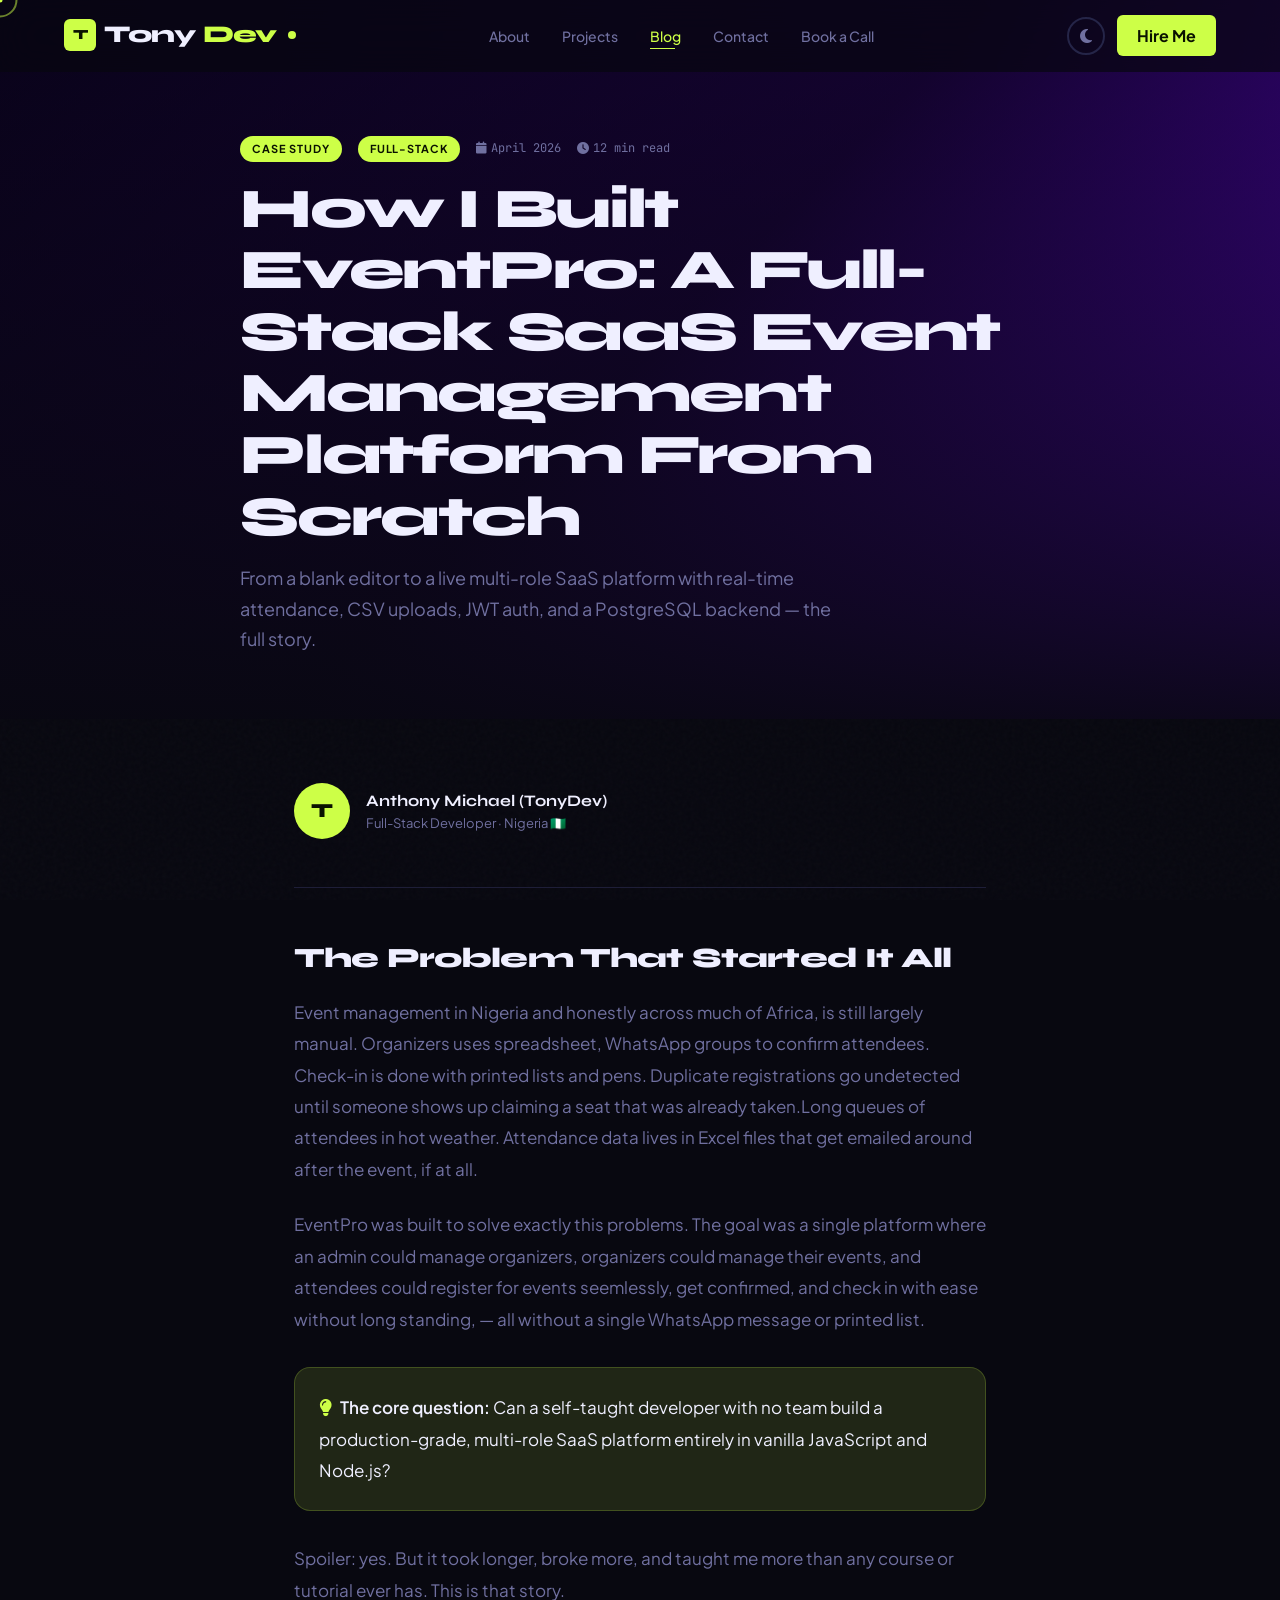
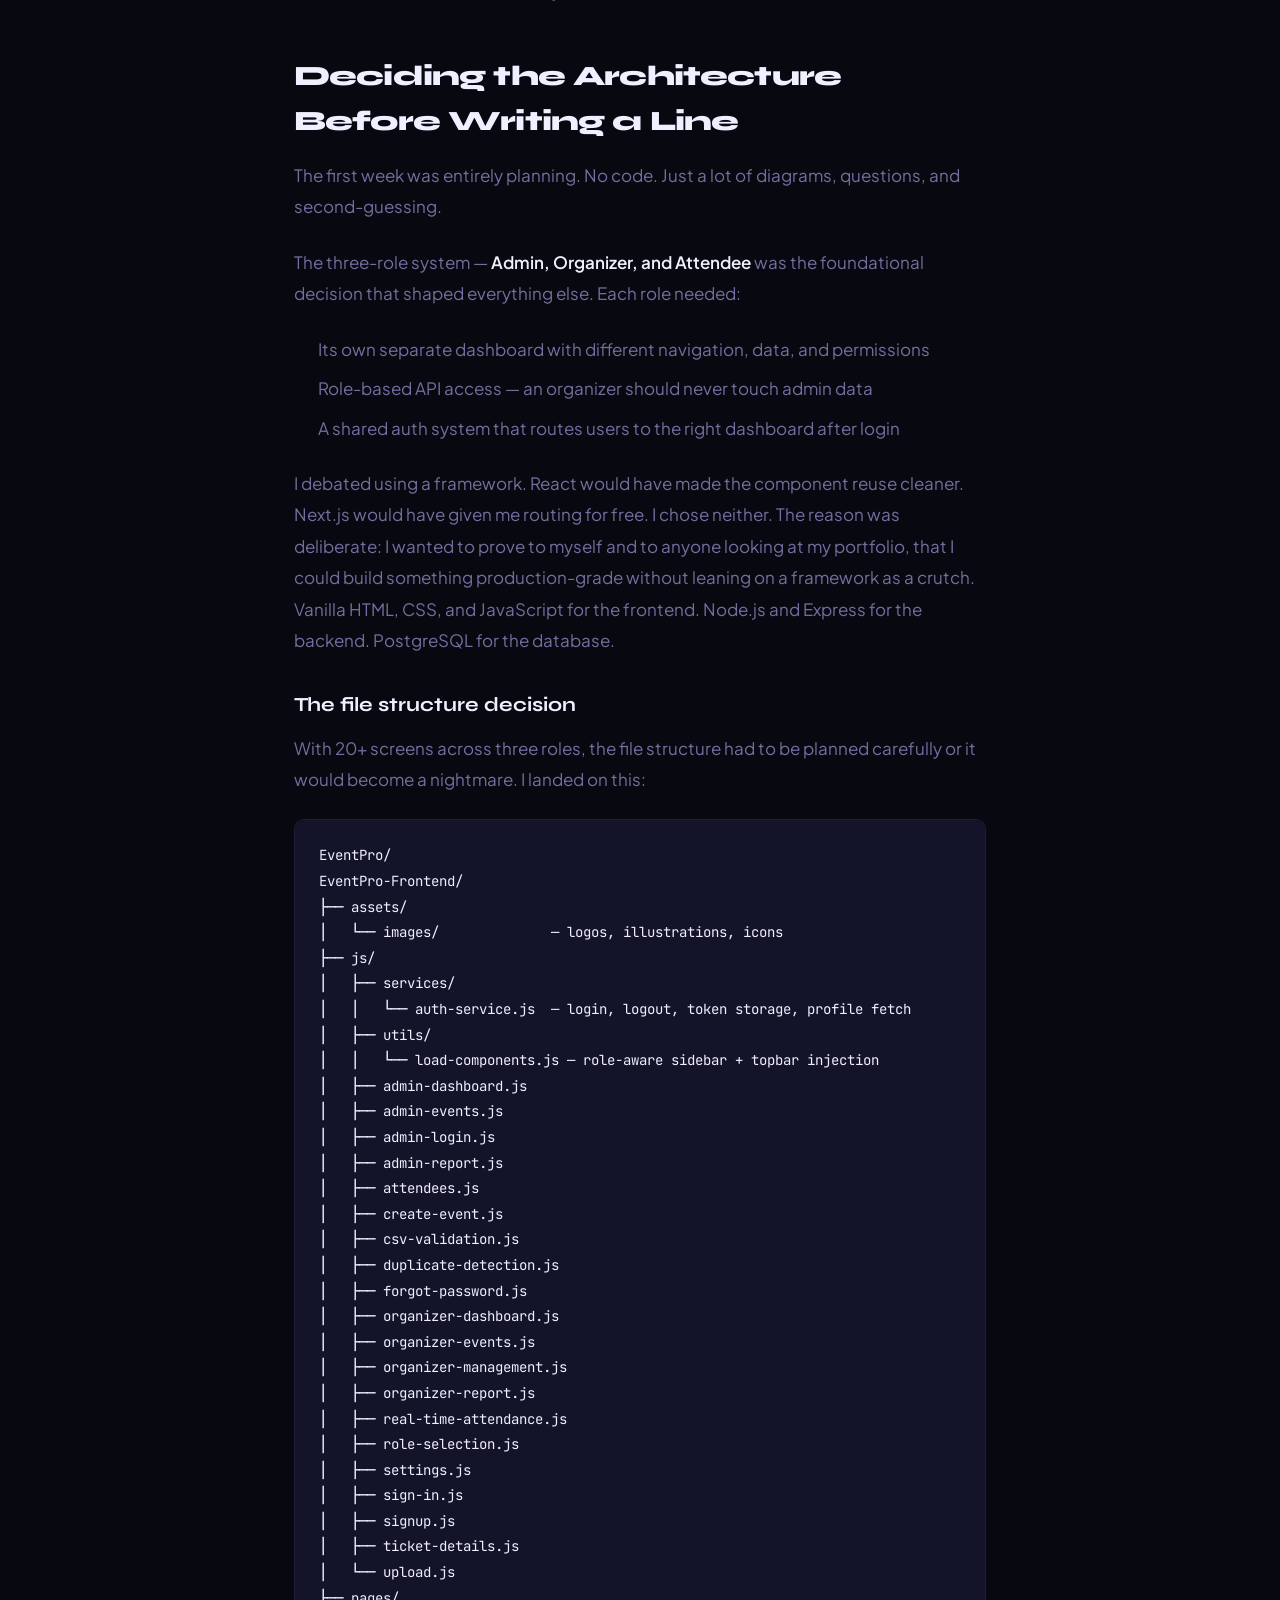
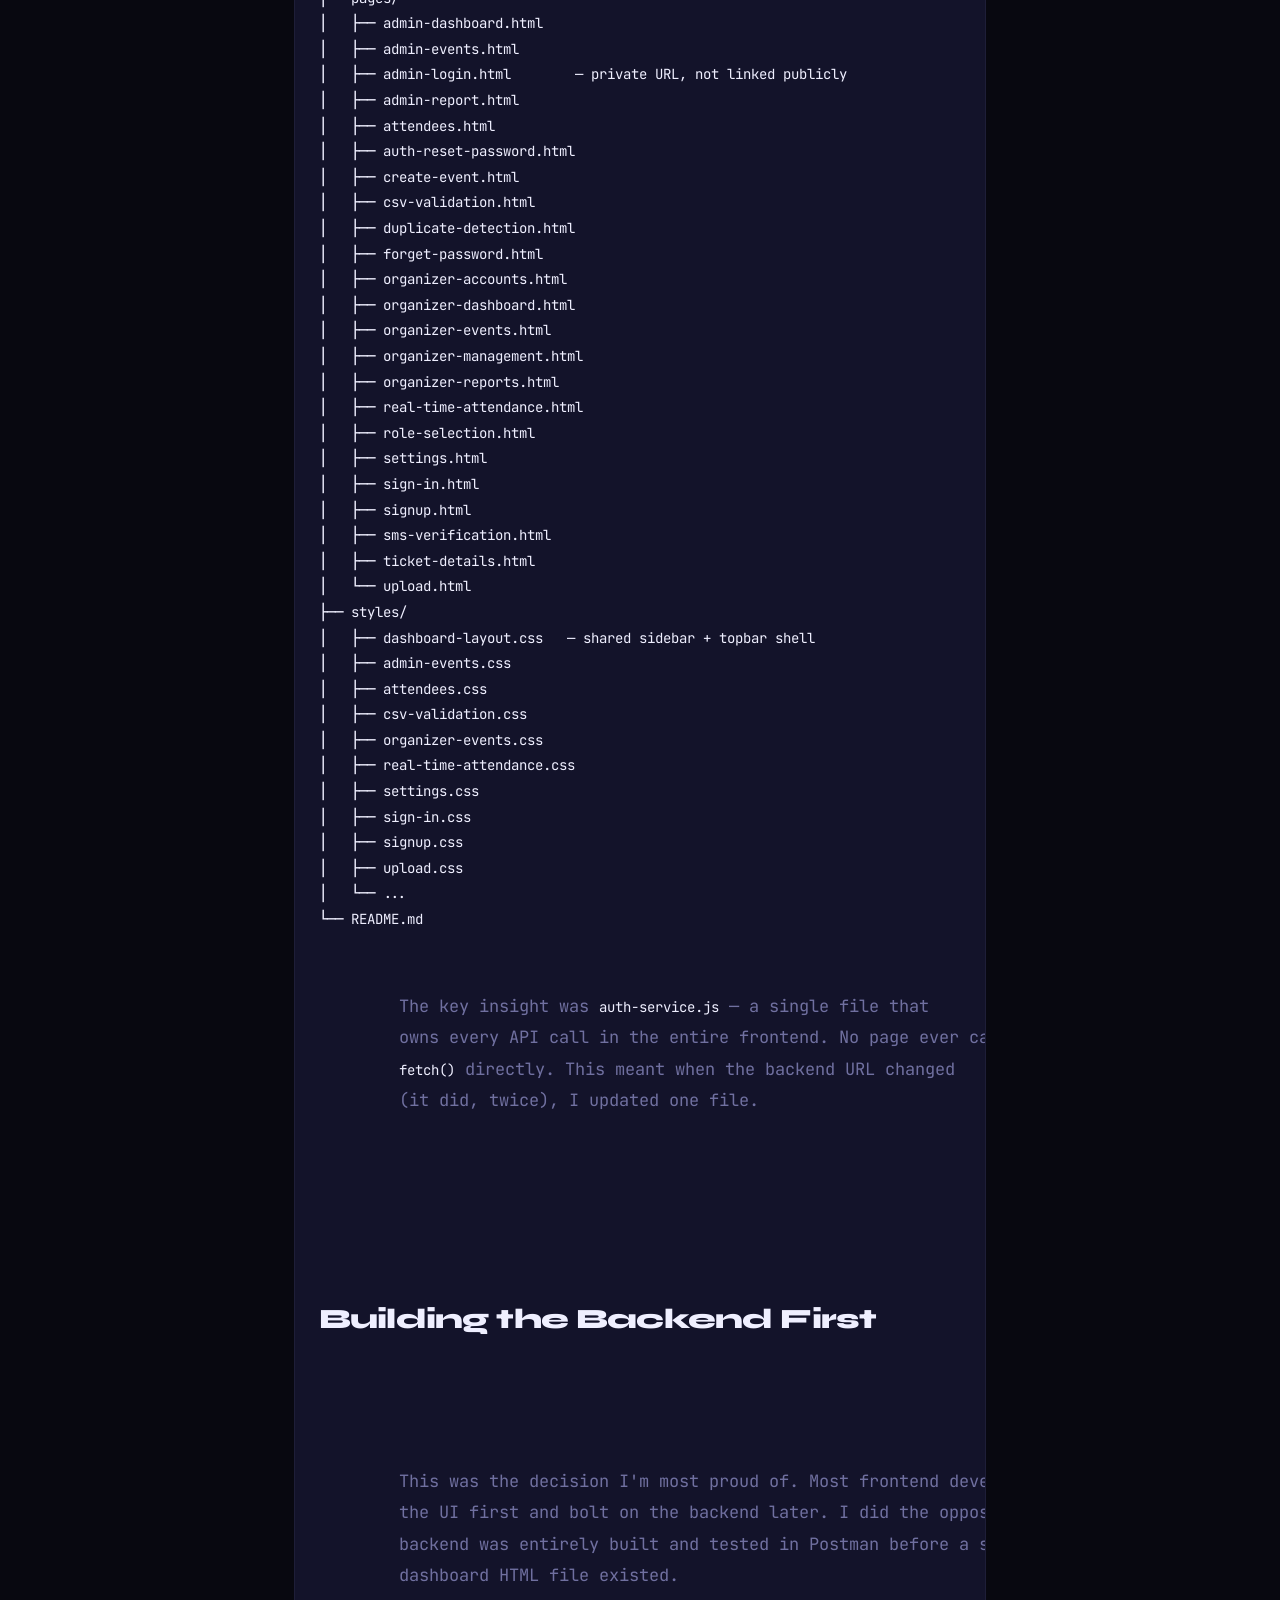
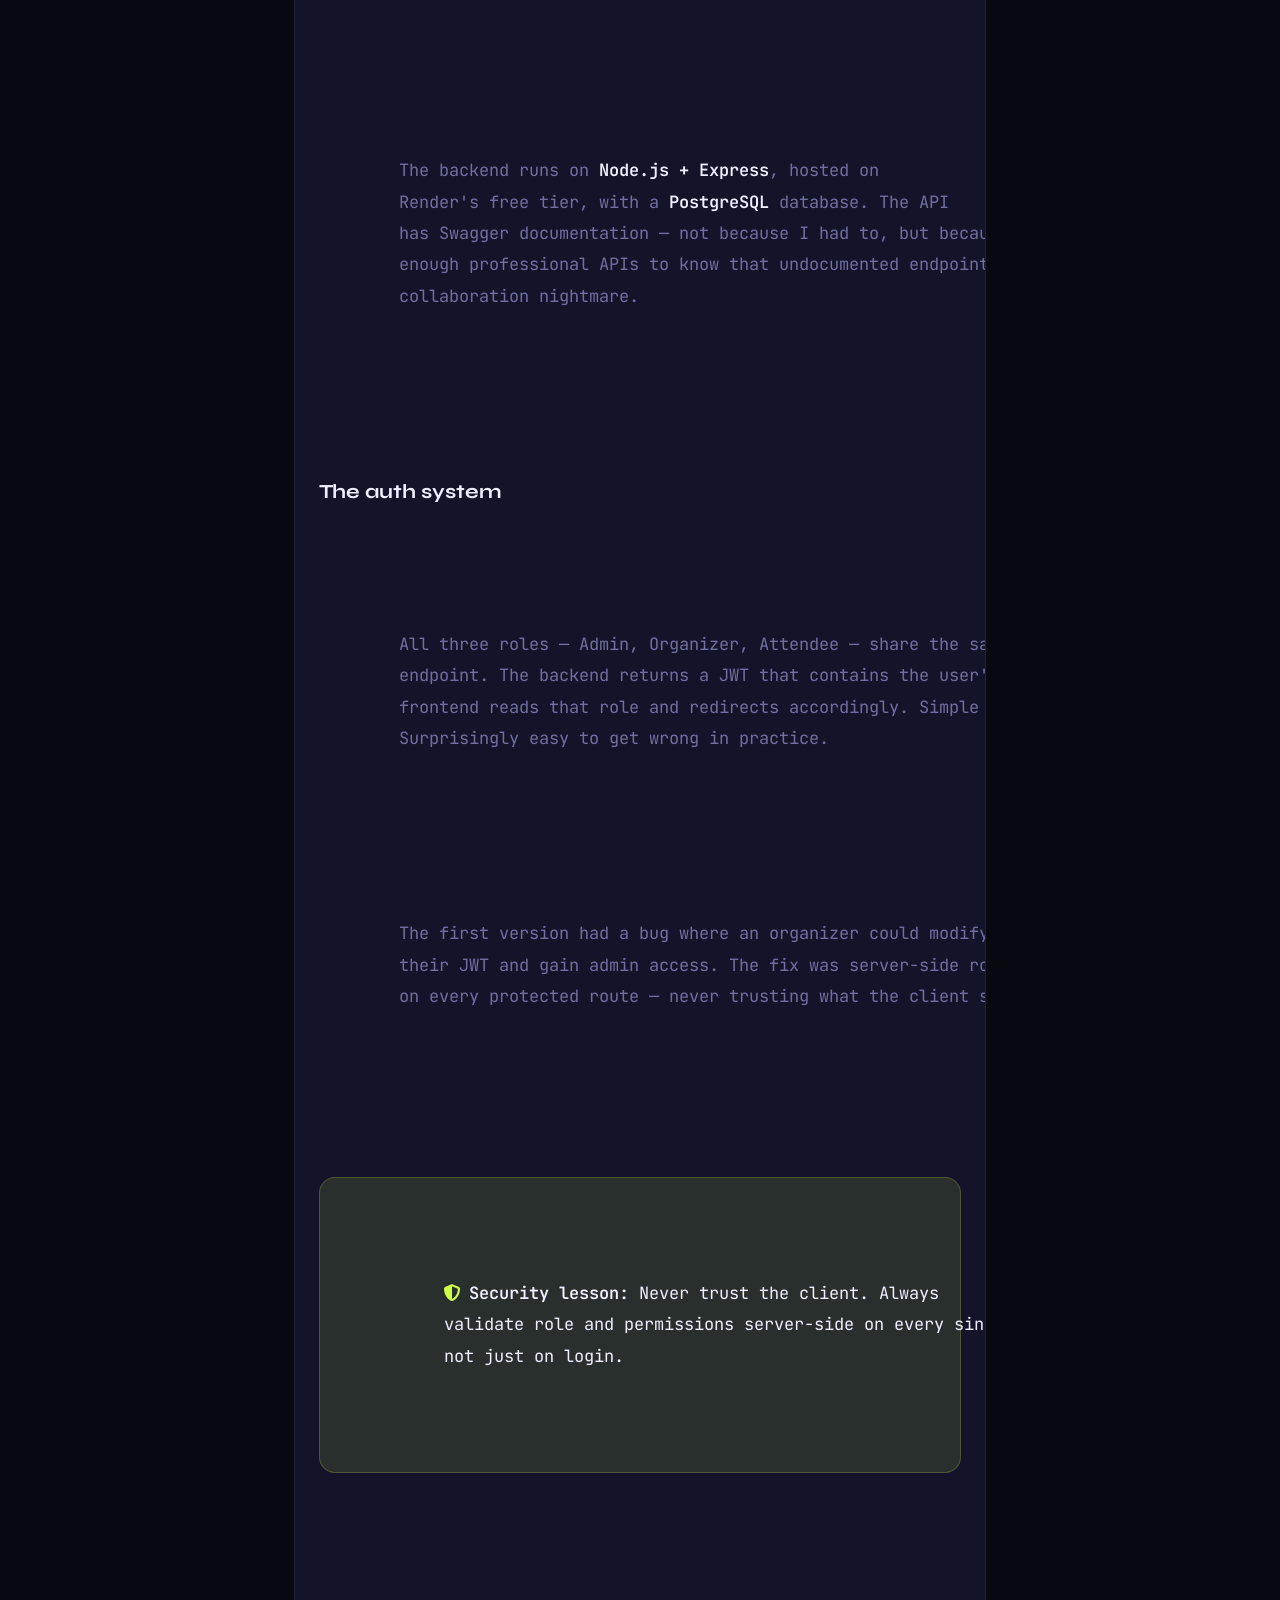
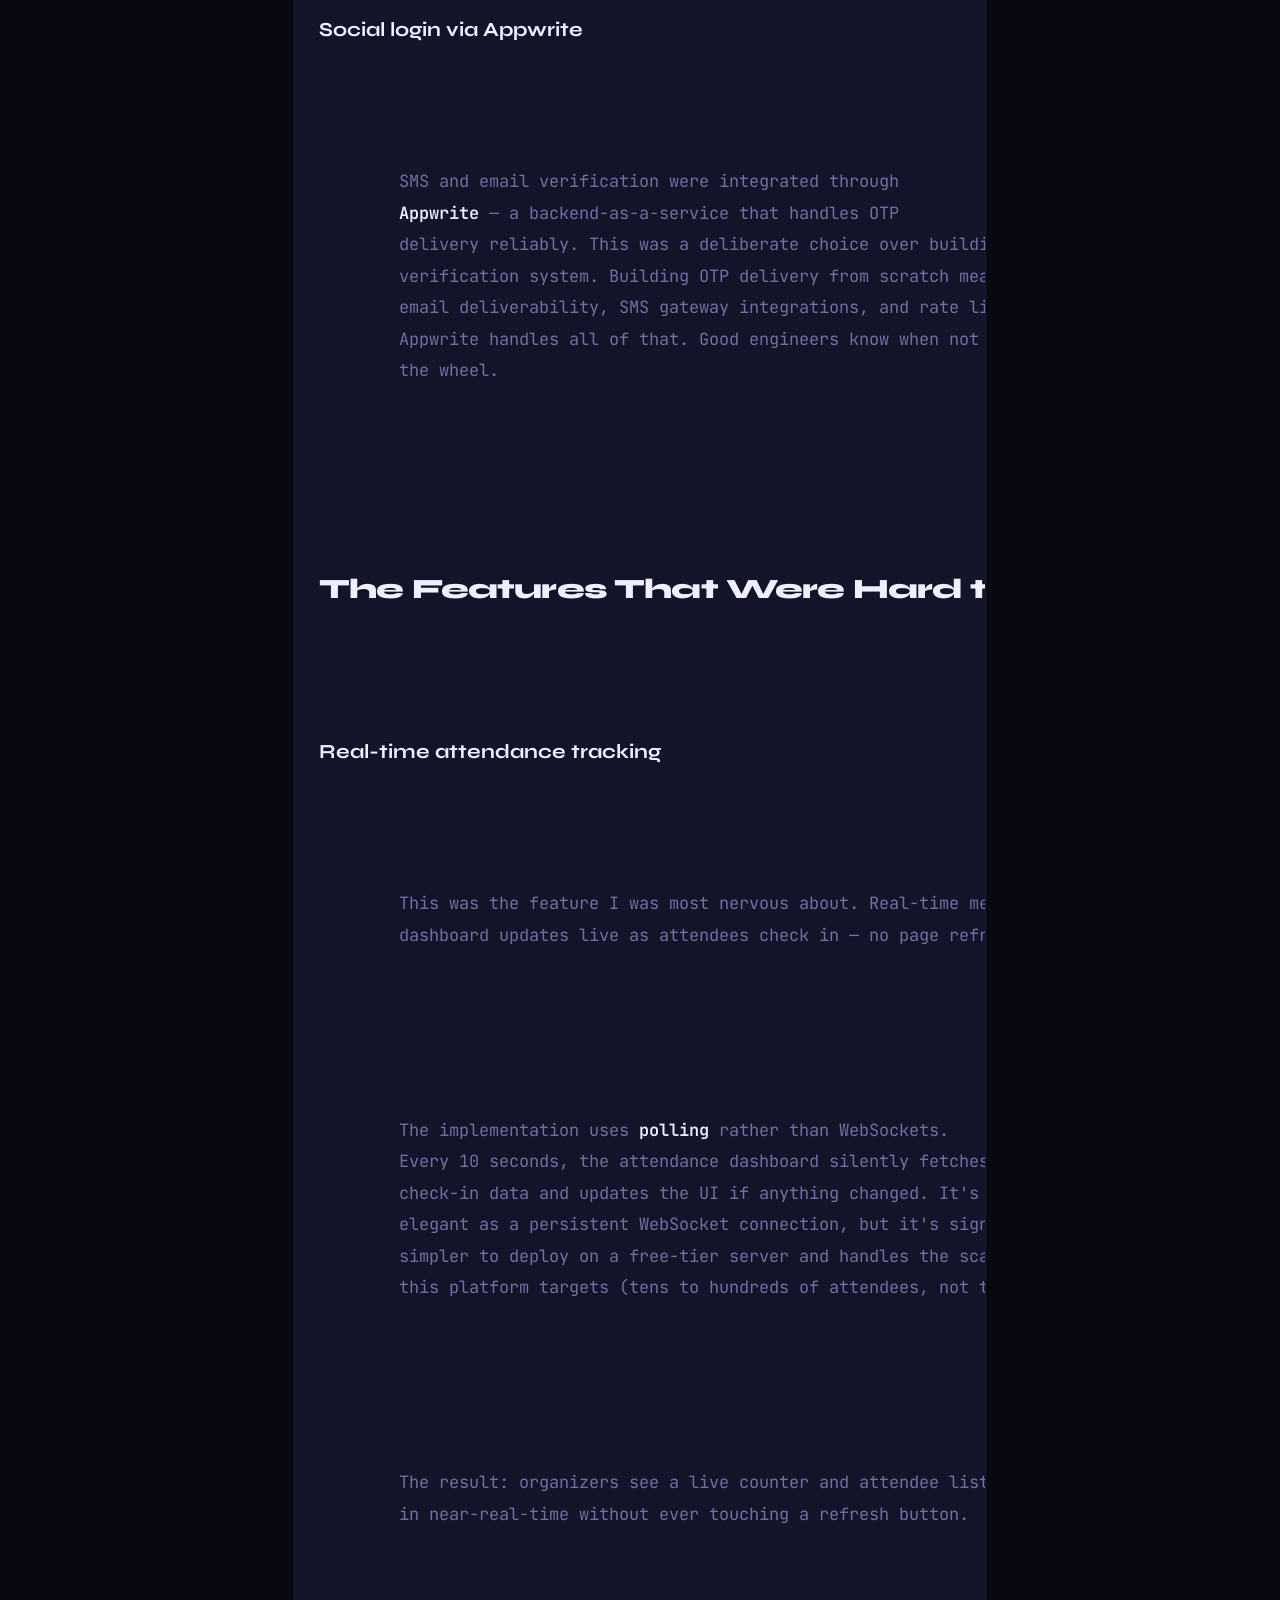
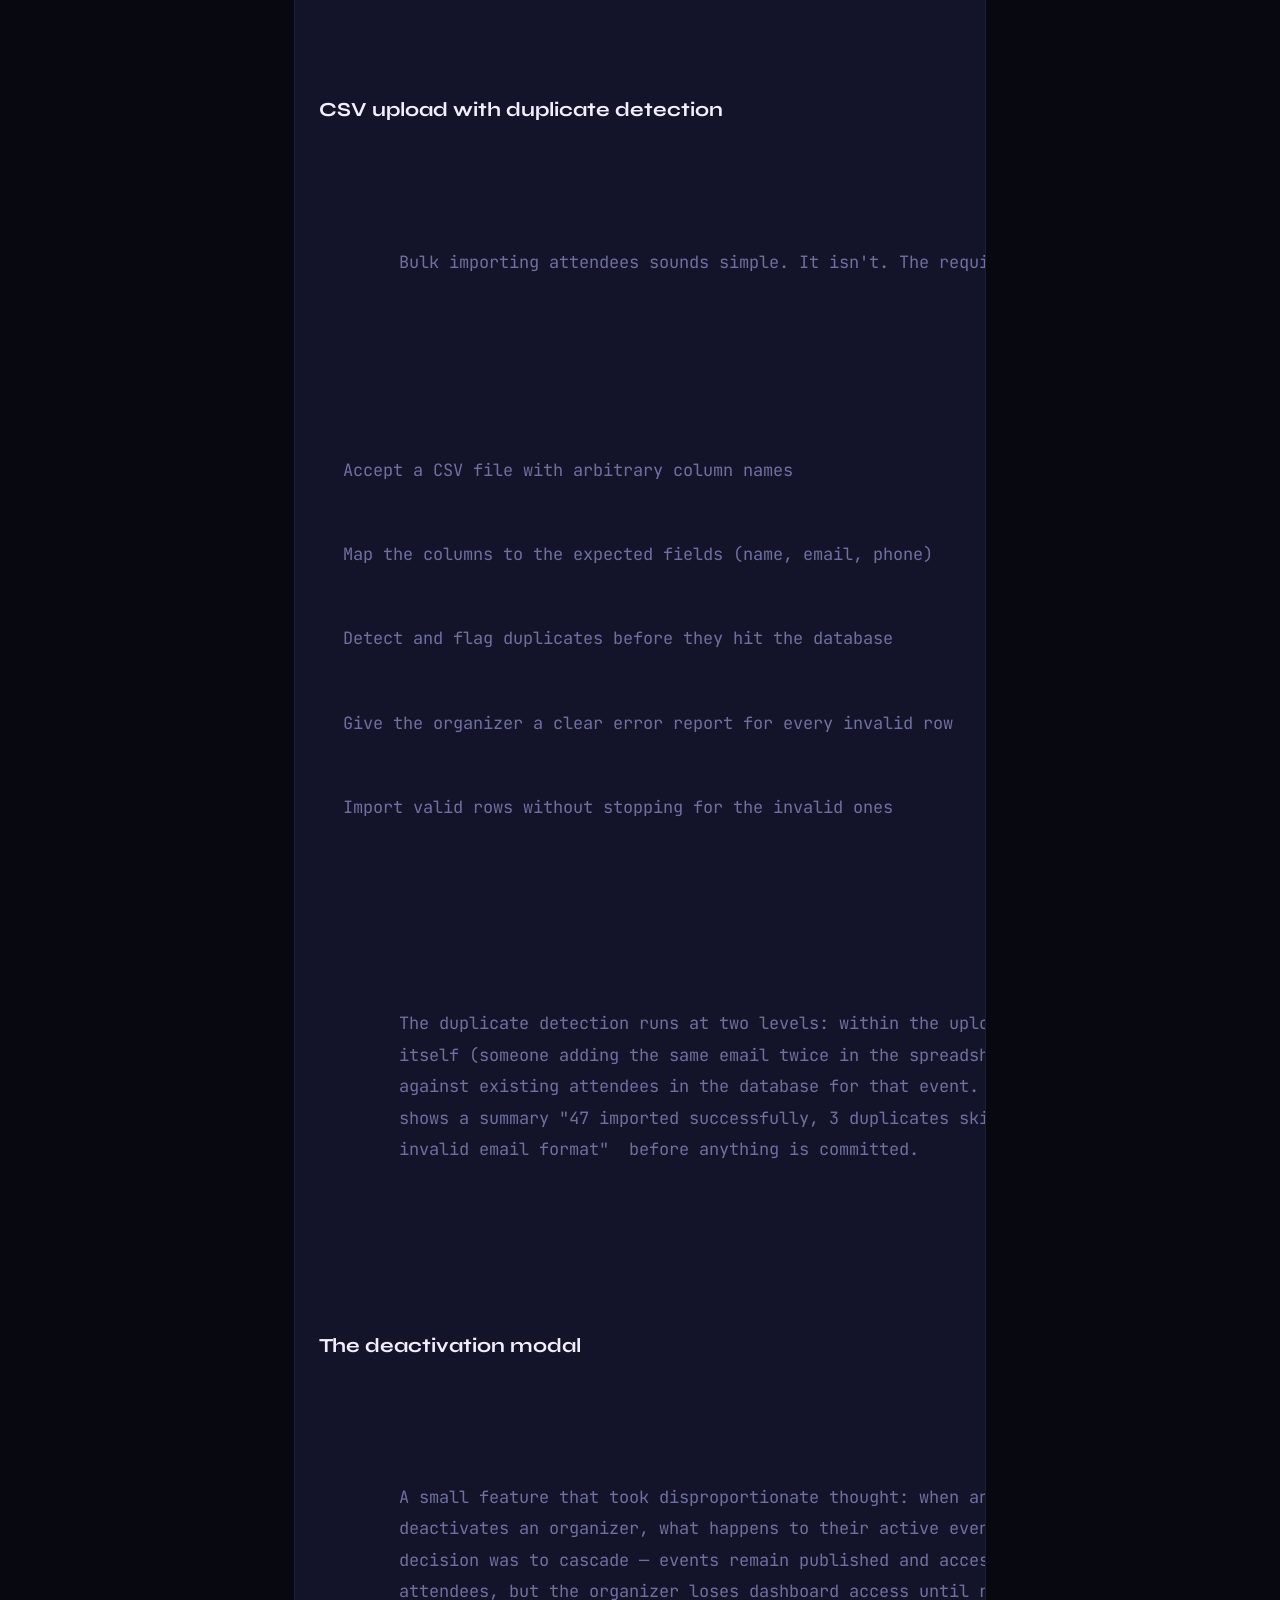
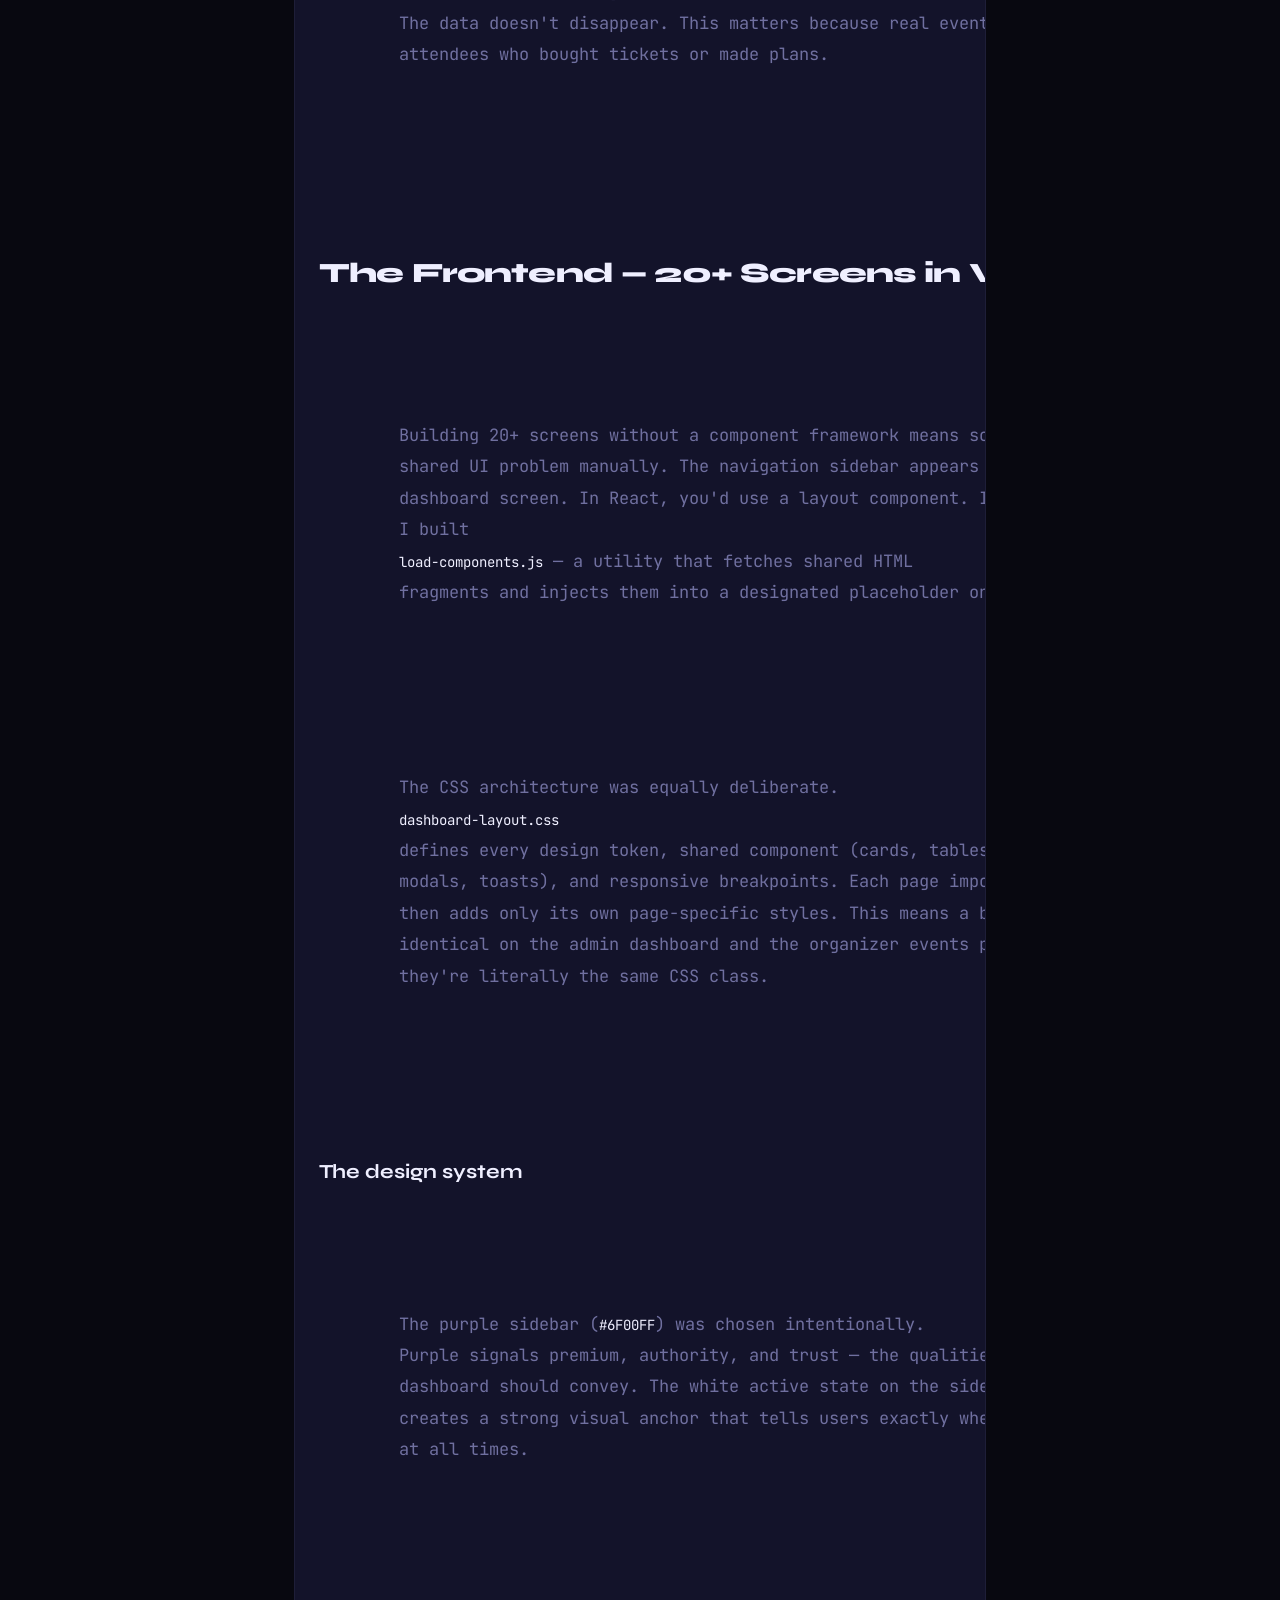
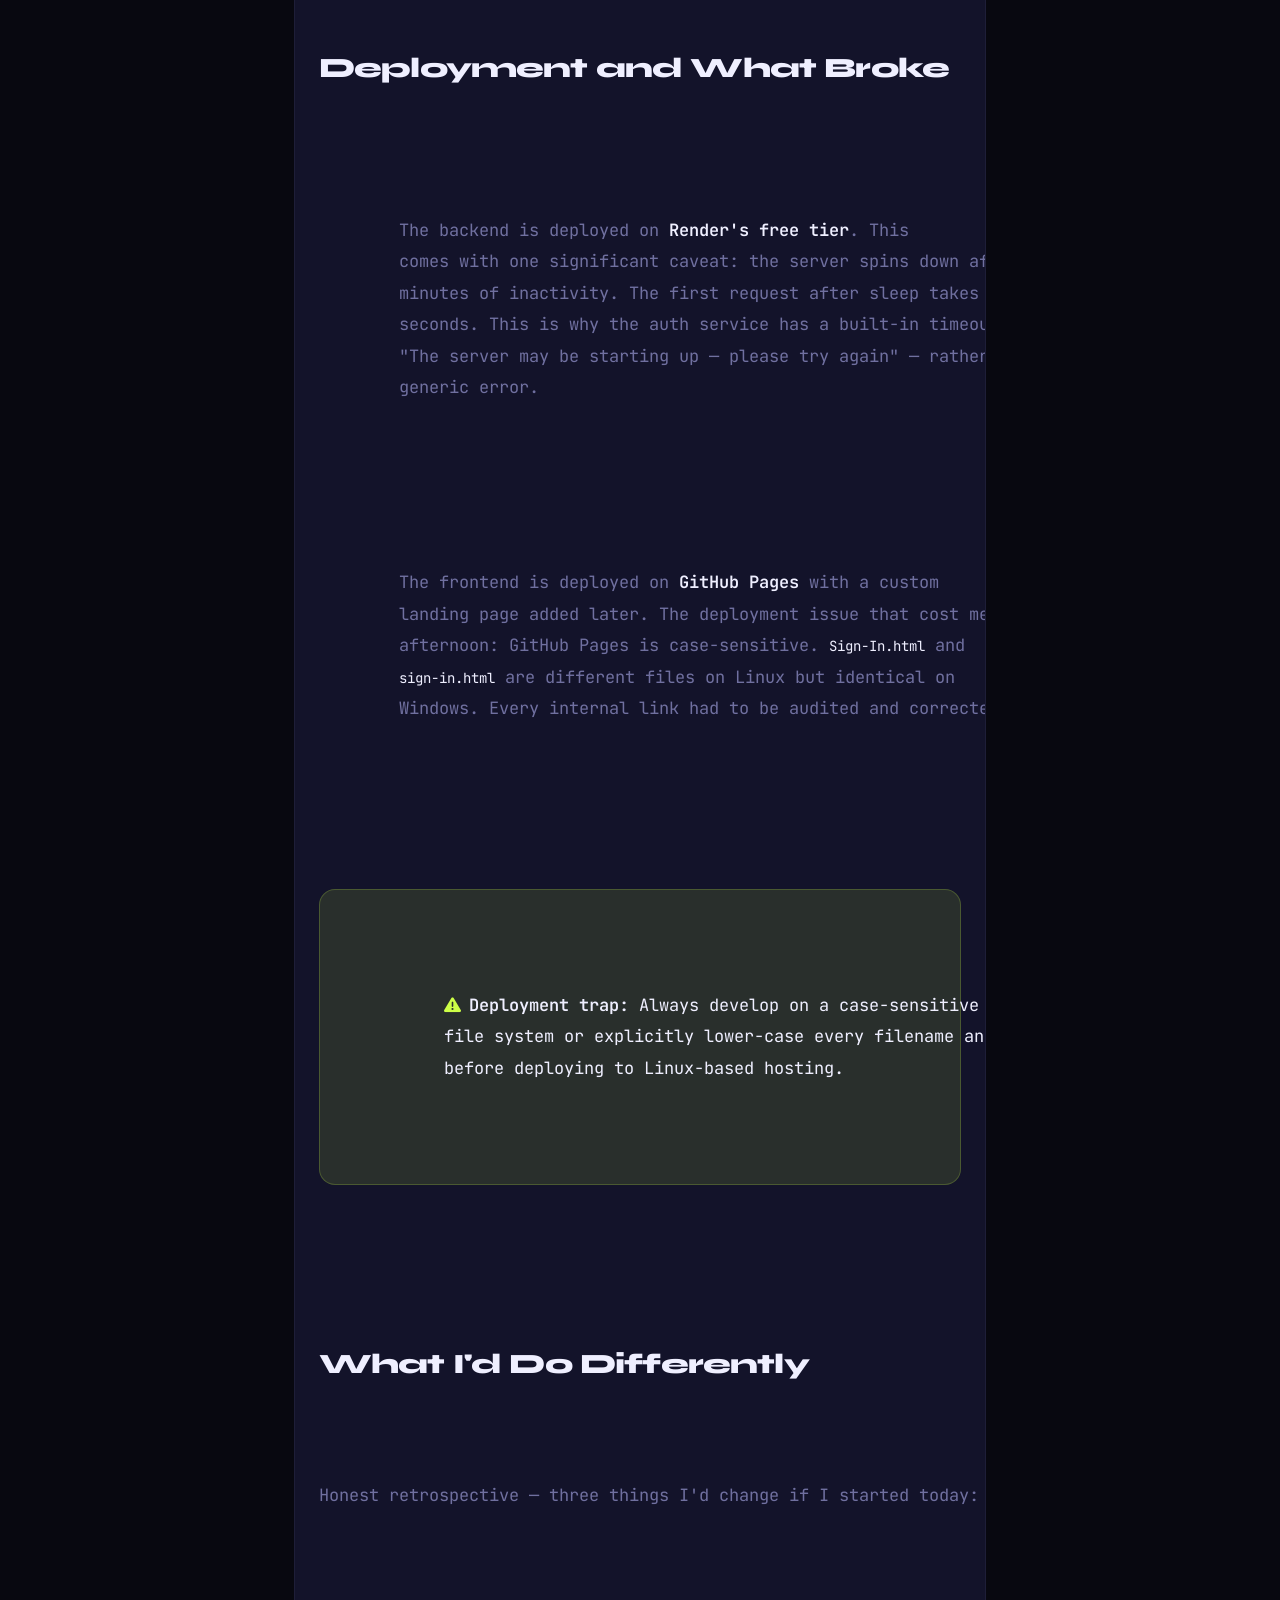
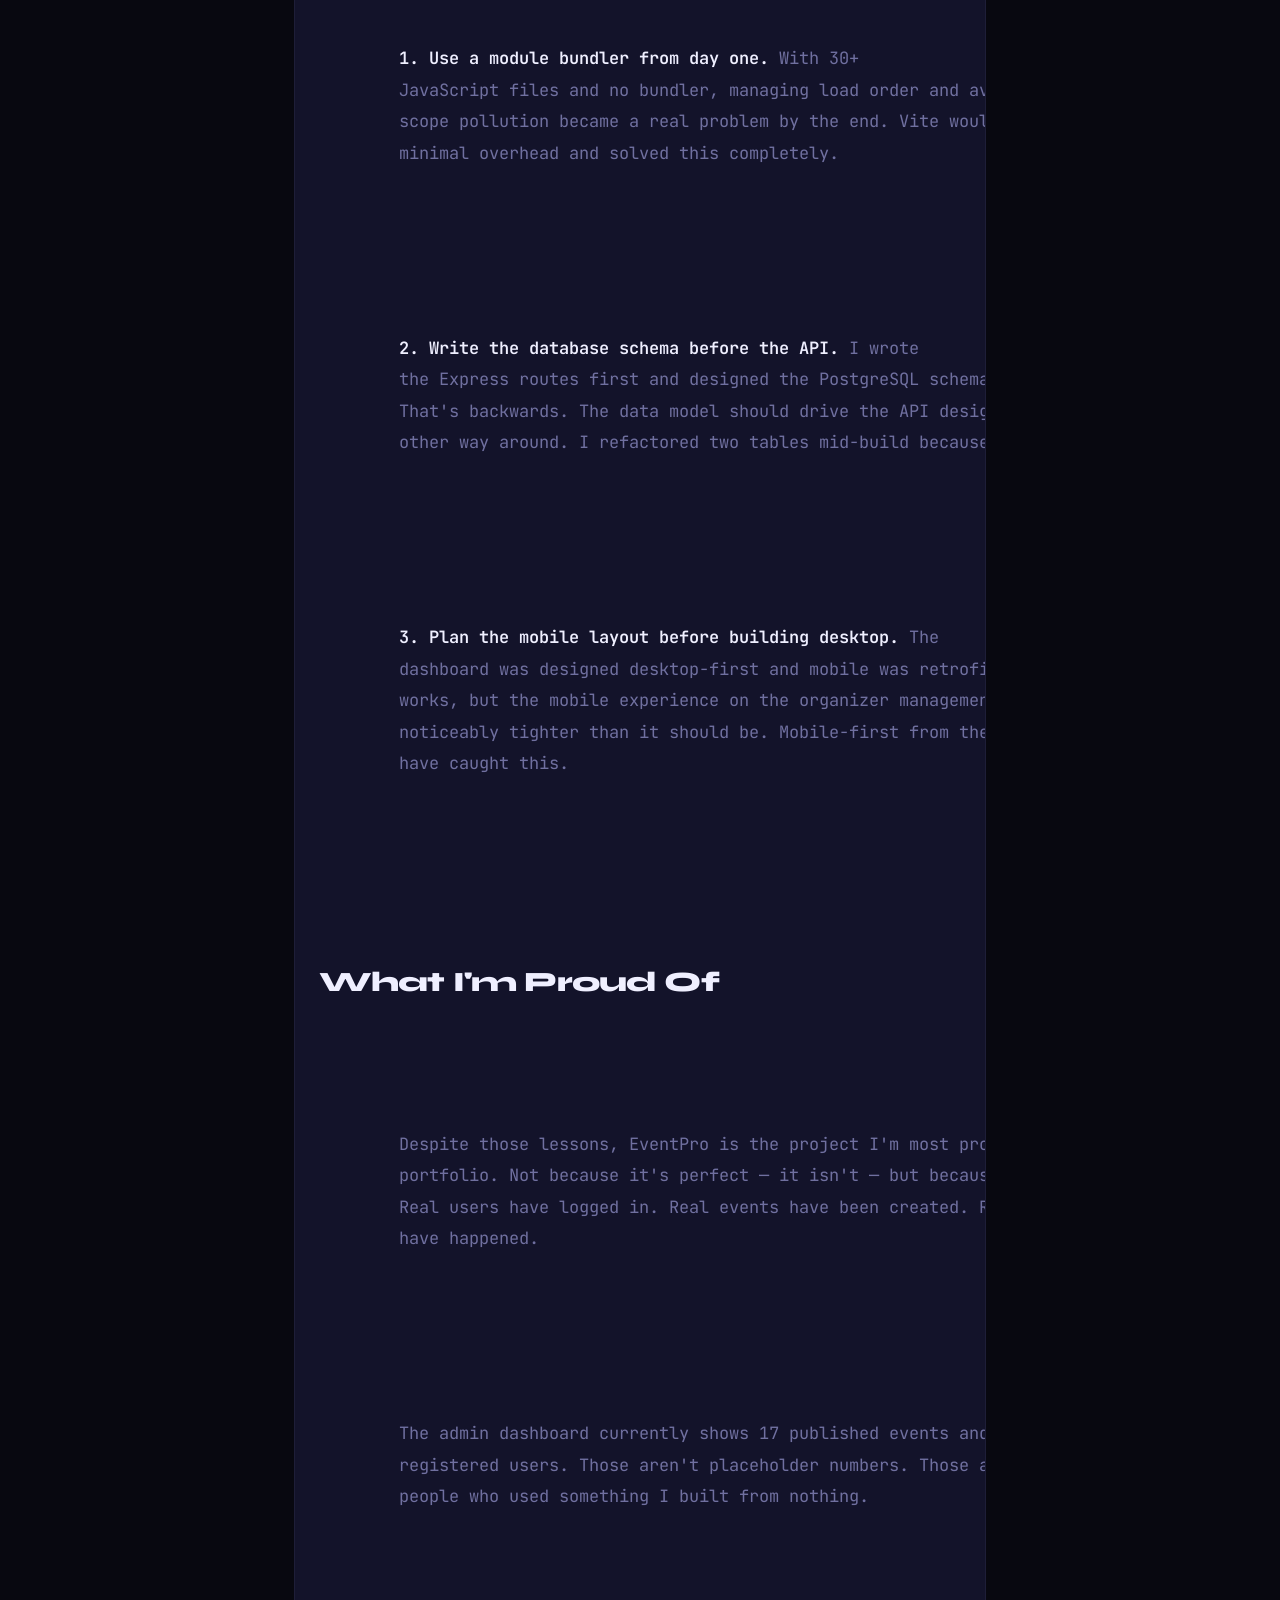
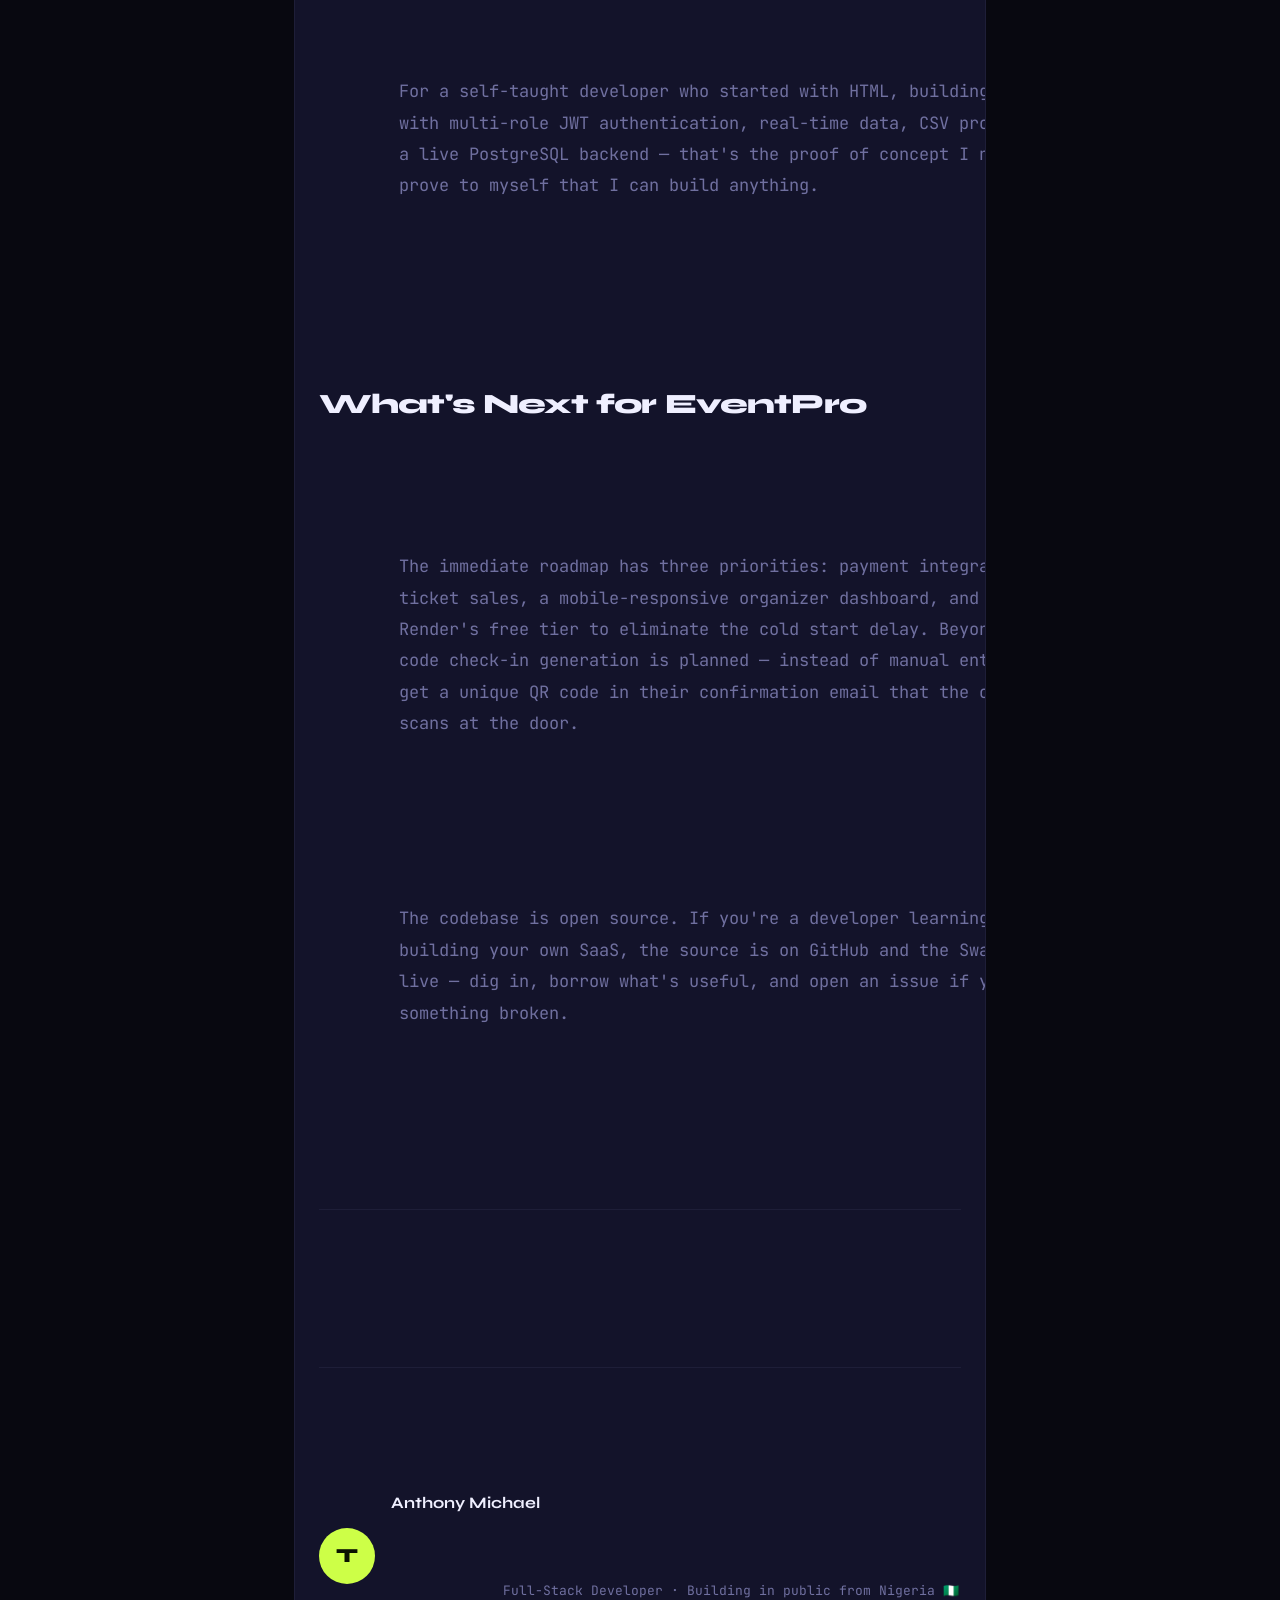
==== blog-eventpro.html @ 22f6c029 "add blog.html, and blog-eventpro.html, and do a clean up of the inline css, for clean code and enhan" ====
<!doctype html>
<html lang="en" data-theme="dark">
  <head>
    <meta charset="UTF-8" />
    <meta name="viewport" content="width=device-width, initial-scale=1.0" />
    <meta
      name="description"
      content="How Anthony Michael built EventPro — a full-stack SaaS event management platform with multi-role auth, real-time attendance, and a Node.js PostgreSQL backend."
    />
    <title>How I Built EventPro — TonyDev Blog</title>
    <link rel="preconnect" href="https://fonts.googleapis.com" />
    <link
      href="https://fonts.googleapis.com/css2?family=Syne:wght@400;500;600;700;800&family=Plus+Jakarta+Sans:wght@300;400;500;600;700&family=JetBrains+Mono:wght@400;500&display=swap"
      rel="stylesheet"
    />
    <link
      rel="stylesheet"
      href="https://cdnjs.cloudflare.com/ajax/libs/font-awesome/6.4.0/css/all.min.css"
    />
    <link rel="stylesheet" href="index.css" />
  </head>
  <body>
    <div class="cursor-dot" id="cursorDot" aria-hidden="true"></div>
    <div class="cursor-ring" id="cursorRing" aria-hidden="true"></div>

    <!-- NAV -->
    <header class="nav scrolled" id="nav" role="banner">
      <div class="nav__inner">
        <a href="index.html" class="nav__logo">
          <div class="nav__logo-mark" aria-hidden="true">T</div>
          Tony<span class="nav__logo-dev">Dev</span>
          <span class="nav__status-dot" id="statusDot"></span>
        </a>
        <nav aria-label="Main navigation">
          <ul class="nav__links">
            <li><a href="index.html#about" class="nav__link">About</a></li>
            <li>
              <a href="index.html#projects" class="nav__link">Projects</a>
            </li>
            <li><a href="blog.html" class="nav__link active">Blog</a></li>
            <li><a href="index.html#contact" class="nav__link">Contact</a></li>
            <li><a href="#book" class="nav__link">Book a Call</a></li>
          </ul>
        </nav>
        <div class="nav__actions">
          <button class="nav__theme" id="themeToggle" aria-label="Toggle theme">
            <i class="fas fa-moon" id="themeIcon"></i>
          </button>
          <a href="index.html#contact" class="btn-hire">Hire Me</a>
          <button
            class="nav__hamburger"
            id="hamburger"
            aria-expanded="false"
            aria-label="Open menu"
          >
            <span></span><span></span><span></span>
          </button>
        </div>
      </div>
      <div class="nav__mobile" id="mobileNav">
        <a href="index.html" class="nav__link" data-mobile-link>Home</a>
        <a href="blog.html" class="nav__link" data-mobile-link>Blog</a>
        <a href="index.html#contact" class="nav__link" data-mobile-link
          >Contact</a
        >
      </div>
    </header>

    <!-- POST HERO -->
    <section class="post-hero">
      <div
        class="post-hero__bg post-hero__bg--eventpro"
      ></div>
      <div class="post-hero__overlay"></div>
      <div class="container post-hero__content">
        <div class="post-meta">
          <span class="post-tag">Case Study</span>
          <span
            class="post-tag post-tag--secondary"
            >Full-Stack</span
          >
          <span class="post-date"
            ><i class="fas fa-calendar icon-with-margin"></i>April
            2026</span
          >
          <span class="post-read-time"
            ><i class="fas fa-clock icon-with-margin"></i>12 min
            read</span
          >
        </div>
        <h1 class="post-title">
          How I Built EventPro: A Full-Stack SaaS Event Management Platform From
          Scratch
        </h1>
        <p class="post-subtitle">
          From a blank editor to a live multi-role SaaS platform with real-time
          attendance, CSV uploads, JWT auth, and a PostgreSQL backend — the full
          story.
        </p>
      </div>
    </section>

    <!-- POST BODY -->
    <article class="post-body">
      <div class="post-author">
        <div class="post-author-avatar">T</div>
        <div>
          <div class="post-author-name">Anthony Michael (TonyDev)</div>
          <div class="post-author-role">Full-Stack Developer · Nigeria 🇳🇬</div>
        </div>
      </div>

      <hr class="post-divider" />

      <h2>The Problem That Started It All</h2>

      <p>
        Event management in Nigeria and honestly across much of Africa, is still
        largely manual. Organizers uses spreadsheet, WhatsApp groups to confirm
        attendees. Check-in is done with printed lists and pens. Duplicate
        registrations go undetected until someone shows up claiming a seat that
        was already taken.Long queues of attendees in hot weather. Attendance
        data lives in Excel files that get emailed around after the event, if at
        all.
      </p>

      <p>
        EventPro was built to solve exactly this problems. The goal was a single
        platform where an admin could manage organizers, organizers could manage
        their events, and attendees could register for events seemlessly, get confirmed, and check in with ease without long standing,
        — all without a single WhatsApp message or printed list.
      </p>

      <div class="post-callout">
        <p>
          <i class="fas fa-lightbulb"></i
          ><strong>The core question:</strong> Can a self-taught developer with
          no team build a production-grade, multi-role SaaS platform entirely in
          vanilla JavaScript and Node.js?
        </p>
      </div>

      <p>
        Spoiler: yes. But it took longer, broke more, and taught me more than
        any course or tutorial ever has. This is that story.
      </p>

      <h2>Deciding the Architecture Before Writing a Line</h2>

      <p>
        The first week was entirely planning. No code. Just a lot of diagrams,
        questions, and second-guessing.
      </p>

      <p>
        The three-role system —
        <strong>Admin, Organizer, and Attendee</strong> was the foundational
        decision that shaped everything else. Each role needed:
      </p>

      <ul>
        <li>
          Its own separate dashboard with different navigation, data, and
          permissions
        </li>
        <li>
          Role-based API access — an organizer should never touch admin data
        </li>
        <li>
          A shared auth system that routes users to the right dashboard after
          login
        </li>
      </ul>

      <p>
        I debated using a framework. React would have made the component reuse
        cleaner. Next.js would have given me routing for free. I chose neither.
        The reason was deliberate: I wanted to prove to myself and to anyone
        looking at my portfolio, that I could build something production-grade
        without leaning on a framework as a crutch. Vanilla HTML, CSS, and
        JavaScript for the frontend. Node.js and Express for the backend.
        PostgreSQL for the database.
      </p>

      <h3>The file structure decision</h3>

      <p>
        With 20+ screens across three roles, the file structure had to be
        planned carefully or it would become a nightmare. I landed on this:
      </p>

      <pre><code>EventPro/
EventPro-Frontend/
├── assets/
│   └── images/              — logos, illustrations, icons
├── js/
│   ├── services/
│   │   └── auth-service.js  — login, logout, token storage, profile fetch
│   ├── utils/
│   │   └── load-components.js — role-aware sidebar + topbar injection
│   ├── admin-dashboard.js
│   ├── admin-events.js
│   ├── admin-login.js
│   ├── admin-report.js
│   ├── attendees.js
│   ├── create-event.js
│   ├── csv-validation.js
│   ├── duplicate-detection.js
│   ├── forgot-password.js
│   ├── organizer-dashboard.js
│   ├── organizer-events.js
│   ├── organizer-management.js
│   ├── organizer-report.js
│   ├── real-time-attendance.js
│   ├── role-selection.js
│   ├── settings.js
│   ├── sign-in.js
│   ├── signup.js
│   ├── ticket-details.js
│   └── upload.js
├── pages/
│   ├── admin-dashboard.html
│   ├── admin-events.html
│   ├── admin-login.html        — private URL, not linked publicly
│   ├── admin-report.html
│   ├── attendees.html
│   ├── auth-reset-password.html
│   ├── create-event.html
│   ├── csv-validation.html
│   ├── duplicate-detection.html
│   ├── forget-password.html
│   ├── organizer-accounts.html
│   ├── organizer-dashboard.html
│   ├── organizer-events.html
│   ├── organizer-management.html
│   ├── organizer-reports.html
│   ├── real-time-attendance.html
│   ├── role-selection.html
│   ├── settings.html
│   ├── sign-in.html
│   ├── signup.html
│   ├── sms-verification.html
│   ├── ticket-details.html
│   └── upload.html
├── styles/
│   ├── dashboard-layout.css   — shared sidebar + topbar shell
│   ├── admin-events.css
│   ├── attendees.css
│   ├── csv-validation.css
│   ├── organizer-events.css
│   ├── real-time-attendance.css
│   ├── settings.css
│   ├── sign-in.css
│   ├── signup.css
│   ├── upload.css
│   └── ...
└── README.md
      <p>
        The key insight was <code>auth-service.js</code> — a single file that
        owns every API call in the entire frontend. No page ever calls
        <code>fetch()</code> directly. This meant when the backend URL changed
        (it did, twice), I updated one file.
      </p>

      <h2>Building the Backend First</h2>

      <p>
        This was the decision I'm most proud of. Most frontend developers build
        the UI first and bolt on the backend later. I did the opposite. The
        backend was entirely built and tested in Postman before a single
        dashboard HTML file existed.
      </p>

      <p>
        The backend runs on <strong>Node.js + Express</strong>, hosted on
        Render's free tier, with a <strong>PostgreSQL</strong> database. The API
        has Swagger documentation — not because I had to, but because I'd seen
        enough professional APIs to know that undocumented endpoints are a
        collaboration nightmare.
      </p>

      <h3>The auth system</h3>

      <p>
        All three roles — Admin, Organizer, Attendee — share the same login
        endpoint. The backend returns a JWT that contains the user's role. The
        frontend reads that role and redirects accordingly. Simple in principle.
        Surprisingly easy to get wrong in practice.
      </p>

      <p>
        The first version had a bug where an organizer could modify the role in
        their JWT and gain admin access. The fix was server-side role validation
        on every protected route — never trusting what the client sends.
      </p>

      <div class="post-callout">
        <p>
          <i class="fas fa-shield-alt"></i
          ><strong>Security lesson:</strong> Never trust the client. Always
          validate role and permissions server-side on every single API call,
          not just on login.
        </p>
      </div>

      <h3>Social login via Appwrite</h3>

      <p>
        SMS and email verification were integrated through
        <strong>Appwrite</strong> — a backend-as-a-service that handles OTP
        delivery reliably. This was a deliberate choice over building a custom
        verification system. Building OTP delivery from scratch means managing
        email deliverability, SMS gateway integrations, and rate limiting.
        Appwrite handles all of that. Good engineers know when not to reinvent
        the wheel.
      </p>

      <h2>The Features That Were Hard to Build</h2>

      <h3>Real-time attendance tracking</h3>

      <p>
        This was the feature I was most nervous about. Real-time means the
        dashboard updates live as attendees check in — no page refresh required.
      </p>

      <p>
        The implementation uses <strong>polling</strong> rather than WebSockets.
        Every 10 seconds, the attendance dashboard silently fetches the latest
        check-in data and updates the UI if anything changed. It's not as
        elegant as a persistent WebSocket connection, but it's significantly
        simpler to deploy on a free-tier server and handles the scale of events
        this platform targets (tens to hundreds of attendees, not thousands).
      </p>

      <p>
        The result: organizers see a live counter and attendee list that updates
        in near-real-time without ever touching a refresh button.
      </p>

      <h3>CSV upload with duplicate detection</h3>

      <p>
        Bulk importing attendees sounds simple. It isn't. The requirements were:
      </p>

      <ul>
        <li>Accept a CSV file with arbitrary column names</li>
        <li>Map the columns to the expected fields (name, email, phone)</li>
        <li>Detect and flag duplicates before they hit the database</li>
        <li>Give the organizer a clear error report for every invalid row</li>
        <li>Import valid rows without stopping for the invalid ones</li>
      </ul>

      <p>
        The duplicate detection runs at two levels: within the uploaded file
        itself (someone adding the same email twice in the spreadsheet) and
        against existing attendees in the database for that event. The frontend
        shows a summary "47 imported successfully, 3 duplicates skipped, 1
        invalid email format"  before anything is committed.
      </p>

      <h3>The deactivation modal</h3>

      <p>
        A small feature that took disproportionate thought: when an admin
        deactivates an organizer, what happens to their active events? The
        decision was to cascade — events remain published and accessible to
        attendees, but the organizer loses dashboard access until reactivated.
        The data doesn't disappear. This matters because real events have real
        attendees who bought tickets or made plans.
      </p>

      <h2>The Frontend — 20+ Screens in Vanilla JS</h2>

      <p>
        Building 20+ screens without a component framework means solving the
        shared UI problem manually. The navigation sidebar appears on every
        dashboard screen. In React, you'd use a layout component. In vanilla JS,
        I built
        <code>load-components.js</code> — a utility that fetches shared HTML
        fragments and injects them into a designated placeholder on each page.
      </p>

      <p>
        The CSS architecture was equally deliberate.
        <code>dashboard-layout.css</code>
        defines every design token, shared component (cards, tables, badges,
        modals, toasts), and responsive breakpoints. Each page imports it first,
        then adds only its own page-specific styles. This means a button looks
        identical on the admin dashboard and the organizer events page — because
        they're literally the same CSS class.
      </p>

      <h3>The design system</h3>

      <p>
        The purple sidebar (<code>#6F00FF</code>) was chosen intentionally.
        Purple signals premium, authority, and trust — the qualities an admin
        dashboard should convey. The white active state on the sidebar link
        creates a strong visual anchor that tells users exactly where they are
        at all times.
      </p>

      <h2>Deployment and What Broke</h2>

      <p>
        The backend is deployed on <strong>Render's free tier</strong>. This
        comes with one significant caveat: the server spins down after 15
        minutes of inactivity. The first request after sleep takes 30–60
        seconds. This is why the auth service has a built-in timeout message 
        "The server may be starting up — please try again" — rather than a
        generic error.
      </p>

      <p>
        The frontend is deployed on <strong>GitHub Pages</strong> with a custom
        landing page added later. The deployment issue that cost me an
        afternoon: GitHub Pages is case-sensitive. <code>Sign-In.html</code> and
        <code>sign-in.html</code> are different files on Linux but identical on
        Windows. Every internal link had to be audited and corrected.
      </p>

      <div class="post-callout">
        <p>
          <i class="fas fa-exclamation-triangle"></i
          ><strong>Deployment trap:</strong> Always develop on a case-sensitive
          file system or explicitly lower-case every filename and every link
          before deploying to Linux-based hosting.
        </p>
      </div>

      <h2>What I'd Do Differently</h2>

      <p>Honest retrospective — three things I'd change if I started today:</p>

      <p>
        <strong>1. Use a module bundler from day one.</strong> With 30+
        JavaScript files and no bundler, managing load order and avoiding global
        scope pollution became a real problem by the end. Vite would have added
        minimal overhead and solved this completely.
      </p>

      <p>
        <strong>2. Write the database schema before the API.</strong> I wrote
        the Express routes first and designed the PostgreSQL schema to fit them.
        That's backwards. The data model should drive the API design, not the
        other way around. I refactored two tables mid-build because of this.
      </p>

      <p>
        <strong>3. Plan the mobile layout before building desktop.</strong> The
        dashboard was designed desktop-first and mobile was retrofitted. It
        works, but the mobile experience on the organizer management screen is
        noticeably tighter than it should be. Mobile-first from the start would
        have caught this.
      </p>

      <h2>What I'm Proud Of</h2>

      <p>
        Despite those lessons, EventPro is the project I'm most proud of in my
        portfolio. Not because it's perfect — it isn't — but because it's real.
        Real users have logged in. Real events have been created. Real check-ins
        have happened.
      </p>

      <p>
        The admin dashboard currently shows 17 published events and 83
        registered users. Those aren't placeholder numbers. Those are actual
        people who used something I built from nothing.
      </p>

      <p>
        For a self-taught developer who started with HTML, building a platform
        with multi-role JWT authentication, real-time data, CSV processing, and
        a live PostgreSQL backend — that's the proof of concept I needed to
        prove to myself that I can build anything.
      </p>

      <h2>What's Next for EventPro</h2>

      <p>
        The immediate roadmap has three priorities: payment integration for
        ticket sales, a mobile-responsive organizer dashboard, and moving off
        Render's free tier to eliminate the cold start delay. Beyond that, QR
        code check-in generation is planned — instead of manual entry, attendees
        get a unique QR code in their confirmation email that the organizer
        scans at the door.
      </p>

      <p>
        The codebase is open source. If you're a developer learning Node.js or
        building your own SaaS, the source is on GitHub and the Swagger docs are
        live — dig in, borrow what's useful, and open an issue if you spot
        something broken.
      </p>

      <hr class="post-divider" />

      <div class="post-footer">
        <div class="post-author">
          <div class="post-author-avatar">T</div>
          <div>
            <div class="post-author-name">Anthony Michael</div>
            <div class="post-author-role">
              Full-Stack Developer · Building in public from Nigeria 🇳🇬
            </div>
          </div>
        </div>

        <div class="post-cta-box">
          <h3>Want to build something together?</h3>
          <p>
            I'm available for freelance projects, contract work, and full-time
            roles. If you have an idea that needs a builder, let's talk.
          </p>
          <div class="cta-buttons-group"
          >
            <a href="index.html#contact" class="btn-primary">
              <i class="fas fa-envelope"></i> Get In Touch
            </a>
            <a
              href="https://tonythedev01.github.io/EventPro-Frontend/"
              target="_blank"
              rel="noopener"
              class="btn-outline"
            >
              <i class="fas fa-external-link-alt"></i> View EventPro Live
            </a>
          </div>
        </div>
      </div>
    </article>

    <!-- FOOTER -->
    <footer class="footer">
      <div class="container">
        <div class="footer__inner">
          <div class="footer__brand">Tony<span>Dev</span></div>
          <nav>
            <ul class="footer__links">
              <li><a href="index.html" class="footer__link">Portfolio</a></li>
              <li><a href="blog.html" class="footer__link">Blog</a></li>
              <li>
                <a href="index.html#contact" class="footer__link">Contact</a>
              </li>
            </ul>
          </nav>
          <div class="footer__social hero__social">
            <a
              href="https://github.com/TonytheDev01"
              target="_blank"
              rel="noopener"
              class="social-link"
              aria-label="GitHub"
              ><i class="fab fa-github"></i
            ></a>
            <a
              href="https://www.linkedin.com/in/anthony-chuksmichael/"
              target="_blank"
              rel="noopener"
              class="social-link"
              aria-label="LinkedIn"
              ><i class="fab fa-linkedin-in"></i
            ></a>
            <a
              href="https://x.com/Tonymichuks"
              target="_blank"
              rel="noopener"
              class="social-link"
              aria-label="Twitter"
              ><i class="fab fa-x-twitter"></i
            ></a>
          </div>
        </div>
        <div class="footer__bottom">
          <p class="footer__credit">
            &copy; 2025 <span>Anthony Michael</span>. Built with obsession.
          </p>
          <a href="blog.html" class="back-to-top" aria-label="Back to blog">
            <i class="fas fa-arrow-left"></i>
          </a>
        </div>
      </div>
    </footer>

    <script src="index.js"></script>
  </body>
</html>
---- index.css ----
/* ============================================================
   TonyDev Portfolio — style.css
   Electric Void Palette · Syne + Plus Jakarta Sans
   ============================================================ */

:root {
  --clr-bg: #080810;
  --clr-surface: #0f0f1c;
  --clr-card: #13132a;
  --clr-card-hover: #181830;
  --clr-border: #1e1e38;
  --clr-border-light: #252548;
  --clr-accent: #cdff47;
  --clr-accent-dim: rgba(205, 255, 71, 0.12);
  --clr-accent-glow: rgba(205, 255, 71, 0.25);
  --clr-accent-text: #0a1200;
  --clr-text: #efefff;
  --clr-text-muted: #7070a0;
  --clr-text-subtle: #4a4a70;
  --clr-red: #ff5252;
  --clr-blue: #52a8ff;
  --clr-green: #52ffb8;
  --clr-purple-glow: rgba(130, 80, 255, 0.35);
  --clr-blue-glow: rgba(82, 168, 255, 0.35);
  --clr-green-glow: rgba(82, 255, 184, 0.35);

  --font-heading: "Syne", sans-serif;
  --font-body: "Plus Jakarta Sans", sans-serif;
  --font-mono: "JetBrains Mono", monospace;

  --sp-1: 0.25rem;
  --sp-2: 0.5rem;
  --sp-3: 0.75rem;
  --sp-4: 1rem;
  --sp-6: 1.5rem;
  --sp-8: 2rem;
  --sp-12: 3rem;
  --sp-16: 4rem;
  --sp-24: 6rem;

  --r-sm: 6px;
  --r-md: 10px;
  --r-lg: 16px;
  --r-xl: 24px;
  --r-full: 9999px;

  --shadow-sm: 0 2px 8px rgba(0, 0, 0, 0.3);
  --shadow-md: 0 8px 24px rgba(0, 0, 0, 0.4);
  --shadow-lg: 0 20px 48px rgba(0, 0, 0, 0.5);
  --shadow-accent: 0 0 24px rgba(205, 255, 71, 0.18);

  --t-fast: 150ms ease;
  --t-base: 250ms ease;
  --t-slow: 400ms cubic-bezier(0.16, 1, 0.3, 1);

  --max-w: 1200px;
  --nav-h: 72px;
  --z-nav: 100;
  --z-cursor: 9999;
}

[data-theme="light"] {
  --clr-bg: #f8f8ff;
  --clr-surface: #ffffff;
  --clr-card: #ffffff;
  --clr-card-hover: #f0f0f8;
  --clr-border: #e0e0f0;
  --clr-border-light: #ebebf8;
  --clr-accent: #5500cc;
  --clr-accent-dim: rgba(85, 0, 204, 0.08);
  --clr-accent-glow: rgba(85, 0, 204, 0.2);
  --clr-accent-text: #f8f8ff;
  --clr-text: #0a0a1a;
  --clr-text-muted: #5050a0;
  --clr-text-subtle: #9090c0;
  --shadow-sm: 0 2px 8px rgba(0, 0, 0, 0.06);
  --shadow-md: 0 8px 24px rgba(0, 0, 0, 0.08);
  --shadow-lg: 0 20px 48px rgba(0, 0, 0, 0.1);
  --shadow-accent: 0 0 24px rgba(85, 0, 204, 0.12);
}

/*  RESET */
*,
*::before,
*::after {
  margin: 0;
  padding: 0;
  box-sizing: border-box;
}
html {
  font-size: 16px;
  scroll-behavior: smooth;
}

body {
  font-family: var(--font-body);
  background: var(--clr-bg);
  color: var(--clr-text);
  line-height: 1.6;
  overflow-x: hidden;
  transition:
    background var(--t-base),
    color var(--t-base);
}

body.no-scroll {
  overflow: hidden;
}

::selection {
  background: var(--clr-accent);
  color: var(--clr-accent-text);
}

::-webkit-scrollbar {
  width: 6px;
}

::-webkit-scrollbar-track {
  background: var(--clr-bg);
}

::-webkit-scrollbar-thumb {
  background: var(--clr-border-light);
  border-radius: var(--r-full);
}

::-webkit-scrollbar-thumb:hover {
  background: var(--clr-accent);
}

img {
  max-width: 100%;
  display: block;
}

a {
  color: inherit;
  text-decoration: none;
}

button {
  cursor: pointer;
  font-family: var(--font-body);
  border: none;
  background: none;
}

ul {
  list-style: none;
}

.container {
  max-width: var(--max-w);
  margin: 0 auto;
  padding: 0 var(--sp-6);
}

.section {
  padding: var(--sp-24) 0;
}

.section-label {
  display: inline-flex;
  align-items: center;
  gap: var(--sp-2);
  font-family: var(--font-mono);
  font-size: 0.75rem;
  font-weight: 500;
  color: var(--clr-accent);
  letter-spacing: 0.12em;
  text-transform: uppercase;
  margin-bottom: var(--sp-4);
}

.section-label::before {
  content: "";
  width: 20px;
  height: 1px;
  background: var(--clr-accent);
}

.section-title {
  font-family: var(--font-heading);
  font-size: clamp(2rem, 3vw, 3rem);
  font-weight: 800;
  line-height: 1.1;
  letter-spacing: -0.03em;
  color: var(--clr-text);
  margin-bottom: var(--sp-4);
}
.section-sub {
  font-size: 1.0625rem;
  color: var(--clr-text-muted);
  line-height: 1.7;
  max-width: 540px;
}

/*  NOISE OVERLAY */
body::before {
  content: "";
  position: fixed;
  inset: 0;
  background-image: url("data:image/svg+xml,%3Csvg viewBox='0 0 256 256' xmlns='http://www.w3.org/2000/svg'%3E%3Cfilter id='noise'%3E%3CfeTurbulence type='fractalNoise' baseFrequency='0.9' numOctaves='4' stitchTiles='stitch'/%3E%3C/filter%3E%3Crect width='100%25' height='100%25' filter='url(%23noise)' opacity='1'/%3E%3C/svg%3E");
  opacity: 0.025;
  pointer-events: none;
  z-index: 1;
}

body > *:not(style) {
  position: relative;
  z-index: 2;
}

/*  CUSTOM CURSOR */
.cursor-dot,
.cursor-ring {
  position: fixed;
  pointer-events: none;
  z-index: var(--z-cursor);
  border-radius: 50%;
  transform: translate(-50%, -50%);
}

.cursor-dot {
  width: 5px;
  height: 5px;
  background: var(--clr-accent);
}

.cursor-ring {
  width: 35px;
  height: 35px;
  border: 2px solid rgba(205, 255, 71, 0.5);
  transition:
    width var(--t-base),
    height var(--t-base),
    border-color var(--t-base);
}

.cursor-ring.hovered {
  width: 48px;
  height: 48px;
  border-color: var(--clr-accent);
  background: var(--clr-accent-dim);
}
@media (hover: none) {
  .cursor-dot,
  .cursor-ring {
    display: none;
  }
}

/* NAVIGATION  */
.nav {
  position: fixed;
  top: 0;
  left: 0;
  right: 0;
  height: var(--nav-h);
  z-index: var(--z-nav);
  background: rgba(8, 8, 16, 0.7);
  -webkit-backdrop-filter: blur(20px);
  backdrop-filter: blur(20px);
  border-bottom: 1px solid transparent;
  transition:
    border-color var(--t-base),
    background var(--t-base);
}

.nav.scrolled {
  border-bottom-color: var(--clr-border);
  background: rgba(8, 8, 16, 0.92);
}

[data-theme="light"] .nav {
  background: rgba(248, 248, 255, 0.8);
}
[data-theme="light"] .nav.scrolled {
  background: rgba(248, 248, 255, 0.95);
}

.nav__inner {
  max-width: var(--max-w);
  margin: 0 auto;
  padding: 0 var(--sp-6);
  height: 100%;
  display: flex;
  align-items: center;
  justify-content: space-between;
}

.nav__logo {
  font-family: var(--font-heading);
  font-size: 1.5rem;
  font-weight: 800;
  letter-spacing: -0.04em;
  display: flex;
  align-items: center;
  gap: var(--sp-2);
}

.nav__logo-mark {
  width: 32px;
  height: 32px;
  background: var(--clr-accent);
  border-radius: var(--r-sm);
  display: flex;
  align-items: center;
  justify-content: center;
  font-size: 0.875rem;
  font-weight: 800;
  color: var(--clr-accent-text);
  flex-shrink: 0;
  transition: transform var(--t-base);
}

.nav__logo:hover .nav__logo-mark {
  transform: rotate(-8deg);
}

.nav__logo-dev {
  color: var(--clr-accent);
}

.nav__links {
  display: flex;
  align-items: center;
  gap: var(--sp-8);
}

.nav__link {
  font-size: 0.875rem;
  font-weight: 500;
  color: var(--clr-text-muted);
  position: relative;
  transition: color var(--t-fast);
}

.nav__link::after {
  content: "";
  position: absolute;
  bottom: -4px;
  left: 0;
  width: 0;
  height: 1px;
  background: var(--clr-accent);
  transition: width var(--t-base);
}

.nav__link:hover {
  color: var(--clr-text);
}

.nav__link:hover::after {
  width: 100%;
}

.nav__link.active {
  color: var(--clr-accent);
}

.nav__link.active::after {
  width: 80%;
}

.nav__actions {
  display: flex;
  align-items: center;
  gap: var(--sp-3);
}

.nav__theme {
  width: 38px;
  height: 38px;
  border-radius: var(--r-full);
  border: 2px solid var(--clr-border-light);
  background: transparent;
  color: var(--clr-text-muted);
  display: flex;
  align-items: center;
  justify-content: center;
  font-size: 1rem;
  transition: all var(--t-base);
}
.nav__theme:hover {
  border-color: var(--clr-accent);
  color: var(--clr-accent);
}

.btn-hire {
  padding: 8px 20px;
  background: var(--clr-accent);
  color: var(--clr-accent-text);
  font-size: 1rem;
  font-weight: 700;
  border-radius: var(--r-sm);
  transition: all var(--t-base);
  white-space: nowrap;
}

.btn-hire {
  padding: 8px 20px;
  background: var(--clr-accent);
  color: var(--clr-accent-text);
  font-size: 1rem;
  font-weight: 700;
  border-radius: var(--r-sm);
  transition: all var(--t-base);
  white-space: nowrap;
}

[data-mobile-link].btn-hire {
  width: fit-content;
}

.btn-hire:hover {
  transform: translateY(-1px);
  box-shadow: var(--shadow-accent);
}

.nav__hamburger {
  display: none;
  flex-direction: column;
  gap: 5px;
  width: 36px;
  height: 36px;
  justify-content: center;
  align-items: center;
  border-radius: var(--r-sm);
  border: 1px solid var(--clr-border-light);
  color: var(--clr-text-muted);
}

.nav__hamburger span {
  display: block;
  width: 18px;
  height: 1.5px;
  background: currentColor;
  border-radius: 2px;
  transition:
    transform var(--t-base),
    opacity var(--t-fast);
}

.nav__hamburger.active span:nth-child(1) {
  transform: translateY(6.5px) rotate(45deg);
}

.nav__hamburger.active span:nth-child(2) {
  opacity: 0;
}

.nav__hamburger.active span:nth-child(3) {
  transform: translateY(-6.5px) rotate(-45deg);
}

.nav__mobile {
  display: none;
  position: fixed;
  top: var(--nav-h);
  left: 0;
  right: 0;
  background: var(--clr-surface);
  border-bottom: 1px solid var(--clr-border);
  padding: var(--sp-6);
  flex-direction: column;
  gap: var(--sp-4);
  z-index: calc(var(--z-nav) - 1);
}

.nav__mobile.open {
  display: flex;
}

.nav__mobile .nav__link {
  font-size: 1.125rem;
}

/*  HERO  */
.hero {
  min-height: 100vh;
  padding-top: var(--nav-h);
  display: flex;
  align-items: center;
  position: relative;
  overflow: hidden;
}

.hero__grid {
  position: absolute;
  inset: 0;
  background-image:
    linear-gradient(var(--clr-border) 1px, transparent 1px),
    linear-gradient(90deg, var(--clr-border) 1px, transparent 1px);
  background-size: 60px 60px;
  opacity: 0.3;
  -webkit-mask-image: radial-gradient(
    ellipse at center,
    black 30%,
    transparent 80%
  );
  mask-image: radial-gradient(ellipse at center, black 30%, transparent 80%);
}

.hero__orb {
  position: absolute;
  top: 50%;
  left: 50%;
  transform: translate(-50%, -50%);
  width: 600px;
  height: 600px;
  background: radial-gradient(
    circle,
    rgba(205, 255, 71, 0.07) 0%,
    transparent 65%
  );
  pointer-events: none;
}

.hero__inner {
  position: relative;
  z-index: 1;
  padding: var(--sp-16) 0;
  width: 100%;
}

/* Hero two-column on tablet/desktop */
.hero__layout {
  display: grid;
  grid-template-columns: 1fr;
  gap: var(--sp-12);
  align-items: center;
}

.hero__available {
  display: inline-flex;
  align-items: center;
  gap: var(--sp-2);
  padding: 6px 14px;
  border: 1px solid rgba(205, 255, 71, 0.2);
  border-radius: var(--r-full);
  font-size: 0.8rem;
  font-weight: 600;
  color: var(--clr-accent);
  margin-bottom: var(--sp-6);
  animation: fadeUp 0.6s ease both;
}

.hero__available-dot {
  width: 6px;
  height: 6px;
  background: var(--clr-accent);
  border-radius: 50%;
  animation: pulse-dot 2s ease infinite;
}

@keyframes pulse-dot {
  0%,
  100% {
    opacity: 1;
  }
  50% {
    opacity: 0.3;
  }
}

.hero__name {
  font-family: var(--font-heading);
  font-size: clamp(3rem, 6vw, 5rem);
  font-weight: 800;
  line-height: 1;
  letter-spacing: -0.04em;
  color: var(--clr-text);
  margin-bottom: var(--sp-3);
  animation: fadeUp 0.6s ease 0.1s both;
}

.hero__name-accent {
  color: var(--clr-accent);
}

.hero__role-wrap {
  font-family: var(--font-heading);
  font-size: clamp(1.25rem, 3vw, 2rem);
  font-weight: 700;
  color: var(--clr-text-muted);
  margin-bottom: var(--sp-4);
  height: 2.8rem;
  display: flex;
  align-items: center;
  gap: 0.5rem;
  animation: fadeUp 0.6s ease 0.15s both;
}

.hero__role-prefix {
  color: var(--clr-text-subtle);
  font-weight: 400;
}

#typewriter {
  color: var(--clr-text);
  border-right: 2px solid var(--clr-accent);
  padding-right: 4px;
}

.hero__desc {
  font-size: 1.0625rem;
  color: var(--clr-text-muted);
  line-height: 1.75;
  max-width: 520px;
  margin-bottom: var(--sp-6);
  animation: fadeUp 0.6s ease 0.2s both;
}

/* Stats row */
.hero__stats {
  display: flex;
  gap: var(--sp-8);
  flex-wrap: wrap;
  margin-bottom: var(--sp-6);
  animation: fadeUp 0.6s ease 0.25s both;
}

.hero__stat-item {
  display: flex;
  flex-direction: column;
  gap: 2px;
}

.hero__stat-num {
  font-family: var(--font-heading);
  font-size: 2rem;
  font-weight: 800;
  color: var(--clr-accent);
  line-height: 1;
}

.hero__stat-label {
  font-size: 0.75rem;
  color: var(--clr-text-muted);
  font-weight: 500;
}

.hero__stat-divider {
  width: 1px;
  background: var(--clr-border-light);
  align-self: stretch;
  margin: 0 var(--sp-2);
}

/* Buttons */
.hero__actions {
  display: flex;
  gap: var(--sp-3);
  flex-wrap: wrap;
  margin-bottom: var(--sp-8);
  animation: fadeUp 0.6s ease 0.3s both;
}

.btn-primary {
  display: inline-flex;
  align-items: center;
  gap: var(--sp-2);
  padding: 14px 28px;
  background: var(--clr-accent);
  color: var(--clr-accent-text);
  font-size: 0.9375rem;
  font-weight: 700;
  border-radius: var(--r-md);
  transition: all var(--t-base);
  position: relative;
  overflow: hidden;
}

.btn-primary::before {
  content: "";
  position: absolute;
  top: 0;
  left: -100%;
  width: 60%;
  height: 100%;
  background: linear-gradient(
    90deg,
    transparent,
    rgba(255, 255, 255, 0.25),
    transparent
  );
  transform: skewX(-20deg);
  transition: left 0.5s ease;
}

.btn-primary:hover::before {
  left: 160%;
}

.btn-primary:hover {
  transform: translateY(-2px);
  box-shadow: var(--shadow-accent);
}

.btn-outline {
  display: inline-flex;
  align-items: center;
  gap: var(--sp-2);
  padding: 14px 28px;
  border: 1.5px solid var(--clr-border-light);
  color: var(--clr-text);
  font-size: 0.9375rem;
  font-weight: 700;
  border-radius: var(--r-md);
  transition: all var(--t-base);
}

.btn-outline:hover {
  border-color: var(--clr-accent);
  color: var(--clr-accent);
}

/* Social icons */
.hero__social {
  display: flex;
  gap: var(--sp-6);
  animation: fadeUp 0.6s ease 0.35s both;
}

.social-link {
  width: 42px;
  height: 42px;
  border: 1px solid var(--clr-border-light);
  border-radius: var(--r-md);
  display: flex;
  align-items: center;
  justify-content: center;
  color: var(--clr-text-muted);
  font-size: 1rem;
  transition: all var(--t-base);
}

.social-link:hover {
  border-color: var(--clr-accent);
  color: var(--clr-accent);
  transform: translateY(-3px);
}

/* Hero right — photo */
.hero__photo-col {
  display: flex;
  align-items: center;
  justify-content: center;
  position: relative;
}

.hero__photo-wrap {
  position: relative;
  width: clamp(260px, 35vw, 400px);
  animation: heroFloat 5s ease-in-out infinite;
}

@keyframes heroFloat {
  0%,
  100% {
    transform: translateY(0);
  }
  50% {
    transform: translateY(-20px);
  }
}

/* Glowing ring behind photo */
.hero__photo-ring {
  position: absolute;
  inset: -16px;
  border-radius: var(--r-xl);
  background: conic-gradient(
    from 0deg,
    transparent 0%,
    rgba(197, 255, 38, 0.6) 20%,
    transparent 40%,
    rgba(205, 255, 71, 0.2) 60%,
    transparent 80%
  );
  animation: spinRing 6s linear infinite;
  z-index: 0;
}

@keyframes spinRing {
  to {
    transform: rotate(360deg);
  }
}

/* Blur mask so ring fades at edges */
.hero__photo-ring::after {
  content: "";
  position: absolute;
  inset: 4px;
  background: var(--clr-bg);
  border-radius: calc(var(--r-xl) - 4px);
}

.hero__photo-glow {
  position: absolute;
  inset: -24px;
  background: radial-gradient(
    circle,
    rgba(205, 255, 71, 0.12) 0%,
    transparent 70%
  );
  border-radius: 50%;
  z-index: -1;
  animation: glowPulse 3s ease-in-out infinite;
}

@keyframes glowPulse {
  0%,
  100% {
    opacity: 0.8;
    transform: scale(1);
  }
  50% {
    opacity: 1;
    transform: scale(1.08);
  }
}

.hero__photo-img {
  width: 100%;
  aspect-ratio: 3/4;
  object-fit: cover;
  border-radius: var(--r-xl);
  border: 2px solid rgba(210, 247, 109, 0.25);
  position: relative;
  z-index: 1;
  box-shadow: var(--shadow-lg);
  display: block;
}

/* Placeholder when no photo */
.hero__photo-placeholder {
  width: 100%;
  aspect-ratio: 3/4;
  border-radius: var(--r-xl);
  background: var(--clr-card);
  border: 2px dashed var(--clr-border-light);
  display: flex;
  flex-direction: column;
  align-items: center;
  justify-content: center;
  gap: var(--sp-3);
  color: var(--clr-text-subtle);
  position: relative;
  z-index: 1;
}
.hero__photo-placeholder i {
  font-size: 3rem;
  color: var(--clr-border-light);
}
.hero__photo-placeholder span {
  font-size: 0.875rem;
  font-weight: 500;
}

/* Decorative corner tags */
.hero__photo-tag {
  position: absolute;
  z-index: 2;
  background: var(--clr-card);
  border: 1px solid var(--clr-border-light);
  border-radius: var(--r-md);
  padding: 8px 12px;
  display: flex;
  align-items: center;
  gap: 6px;
  font-size: 0.75rem;
  font-weight: 600;
  color: var(--clr-text);
  white-space: nowrap;
  box-shadow: var(--shadow-md);
}

.hero__photo-tag-dot {
  width: 8px;
  height: 8px;
  border-radius: 50%;
  flex-shrink: 0;
}

.hero__photo-tag-dot--yellow {
  background: #cdff47;
}

.hero__photo-tag-dot--green {
  background: #52ffb8;
}

.hero__photo-tag.tag-tl {
  top: -12px;
  left: -20px;
}

.hero__photo-tag.tag-br {
  bottom: -12px;
  right: -20px;
}

/* Scroll indicator */
.hero__scroll {
  position: absolute;
  bottom: var(--sp-8);
  left: 50%;
  transform: translateX(-50%);
  display: flex;
  flex-direction: column;
  align-items: center;
  gap: var(--sp-2);
  color: var(--clr-text-subtle);
  font-size: 0.6875rem;
  font-family: var(--font-mono);
  letter-spacing: 0.1em;
  animation: fadeUp 0.6s ease 1s both;
}
.hero__scroll-line {
  width: 1px;
  height: 40px;
  background: linear-gradient(to bottom, var(--clr-accent), transparent);
  animation: scrollLine 2s ease infinite;
}
@keyframes scrollLine {
  0%,
  100% {
    opacity: 1;
    transform: scaleY(1);
  }
  50% {
    opacity: 0.3;
    transform: scaleY(0.6);
  }
}

/*  ABOUT */
.about__grid {
  display: grid;
  grid-template-columns: 1fr 1fr;
  gap: var(--sp-16);
  align-items: center;
}

.about__text p {
  font-size: 1.0625rem;
  color: var(--clr-text-muted);
  line-height: 1.8;
  margin-bottom: var(--sp-4);
}

.about__text p strong {
  color: var(--clr-text);
  font-weight: 600;
}

.about__highlight {
  display: inline;
  background: var(--clr-accent-dim);
  color: var(--clr-accent);
  padding: 2px 6px;
  border-radius: 4px;
  font-weight: 600;
}

.about__tags {
  display: flex;
  flex-wrap: wrap;
  gap: var(--sp-2);
  margin-top: var(--sp-6);
}

.tag {
  padding: 6px 14px;
  border: 1px solid var(--clr-border);
  border-radius: var(--r-full);
  font-size: 0.8125rem;
  font-weight: 500;
  color: var(--clr-text-muted);
  transition: all var(--t-fast);
}

.tag:hover {
  border-color: var(--clr-accent);
  color: var(--clr-accent);
}

/* Terminal card */
.about__terminal {
  background: var(--clr-card);
  border: 1px solid var(--clr-border);
  border-radius: var(--r-lg);
  overflow: hidden;
  box-shadow: var(--shadow-lg);
}

.terminal__header {
  background: var(--clr-surface);
  padding: 12px 16px;
  display: flex;
  align-items: center;
  gap: 8px;
  border-bottom: 1px solid var(--clr-border);
}

.terminal__dot {
  width: 12px;
  height: 12px;
  border-radius: 50%;
}

.terminal__dot:nth-child(1) {
  background: #ff5f57;
}

.terminal__dot:nth-child(2) {
  background: #ffbd2e;
}

.terminal__dot:nth-child(3) {
  background: #28ca41;
}

.terminal__title {
  margin-left: auto;
  font-family: var(--font-mono);
  font-size: 0.75rem;
  color: var(--clr-text-subtle);
}

.terminal__body {
  padding: var(--sp-6);
  font-family: var(--font-mono);
  font-size: 0.8125rem;
  line-height: 2;
}
.terminal__line {
  display: flex;
  gap: var(--sp-2);
}
.t-prompt {
  color: var(--clr-accent);
}

.t-cmd {
  color: var(--clr-blue);
}

.t-key {
  color: var(--clr-text-muted);
}

.t-val {
  color: var(--clr-green);
}

.t-str {
  color: #ffb703;
}

.t-comment {
  color: var(--clr-text-subtle);
  font-style: italic;
}

.t-blank {
  height: 0.5rem;
}

/*  SKILLS CAROUSEL  */
.skills {
  background: var(--clr-surface);
}

.skills__header {
  display: flex;
  justify-content: space-between;
  align-items: flex-end;
  margin-bottom: var(--sp-10);
  flex-wrap: wrap;
  gap: var(--sp-6);
}

.carousel-wrapper {
  position: relative;
  overflow: hidden;
}

.carousel-track-outer {
  overflow: hidden;
  border-radius: var(--r-lg);
}

.carousel-track {
  display: flex;
  gap: var(--sp-6);
  transition: transform 0.55s cubic-bezier(0.16, 1, 0.3, 1);
  will-change: transform;
}

/* Each card takes exactly 1/3 of the visible area */
.carousel-track .skill-group,
.carousel-track .project-card {
  flex: 0 0 calc((100% - 2 * var(--sp-6)) / 3);
  min-width: 0;
}

/* Carousel nav */
.carousel-nav {
  display: flex;
  align-items: center;
  justify-content: center;
  gap: var(--sp-4);
  margin-top: var(--sp-8);
}

.carousel-btn {
  width: 48px;
  height: 48px;
  border-radius: 50%;
  border: 1.5px solid var(--clr-border-light);
  background: var(--clr-card);
  color: var(--clr-text-muted);
  display: flex;
  align-items: center;
  justify-content: center;
  font-size: 1rem;
  transition: all var(--t-base);
  cursor: pointer;
  flex-shrink: 0;
}

.carousel-btn:hover:not(:disabled) {
  border-color: var(--clr-accent);
  color: var(--clr-accent);
  transform: scale(1.08);
  box-shadow: var(--shadow-accent);
}

.carousel-btn:disabled {
  opacity: 0.3;
  cursor: not-allowed;
}

.carousel-dots {
  display: flex;
  gap: var(--sp-2);
  align-items: center;
}
.carousel-dot {
  width: 6px;
  height: 6px;
  border-radius: 50%;
  background: var(--clr-border-light);
  transition: all var(--t-base);
  cursor: pointer;
}
.carousel-dot.active {
  width: 20px;
  border-radius: var(--r-full);
  background: var(--clr-accent);
}

/* Entry animation for carousel cards */
@keyframes cardSlideIn {
  from {
    opacity: 0.5;
    transform: translateX(60px) translateY(16px) scale(0.94);
  }
  to {
    opacity: 1;
    transform: translateX(0) translateY(0) scale(1);
  }
}

@keyframes cardSlideInLeft {
  from {
    opacity: 0;
    transform: translateX(-60px) translateY(16px) scale(0.94);
  }
  to {
    opacity: 1;
    transform: translateX(0) translateY(0) scale(1);
  }
}

.card-entering-right {
  animation: cardSlideIn 0.5s cubic-bezier(0.16, 1, 0.3, 1) both;
}
.card-entering-left {
  animation: cardSlideInLeft 0.5s cubic-bezier(0.16, 1, 0.3, 1) both;
}

/* Skill group cards */
.skill-group {
  background: var(--clr-card);
  border: 1px solid var(--clr-border);
  border-radius: var(--r-lg);
  padding: var(--sp-6);
  transition: all var(--t-slow);
  position: relative;
  overflow: hidden;
}

/* Each skill card gets a unique glow color */
.skill-group:nth-child(1) {
  --card-glow: var(--clr-blue-glow);
  --card-border-hover: rgba(82, 168, 255, 0.5);
}
.skill-group:nth-child(2) {
  --card-glow: var(--clr-green-glow);
  --card-border-hover: rgba(82, 255, 184, 0.5);
}
.skill-group:nth-child(3) {
  --card-glow: var(--clr-purple-glow);
  --card-border-hover: rgba(130, 80, 255, 0.5);
}
.skill-group:nth-child(4) {
  --card-glow: var(--clr-accent-glow);
  --card-border-hover: rgba(205, 255, 71, 0.5);
}

.skill-group::before {
  content: "";
  position: absolute;
  inset: 0;
  background: radial-gradient(
    ellipse at top left,
    var(--card-glow, rgba(205, 255, 71, 0.1)) 0%,
    transparent 60%
  );
  opacity: 0;
  transition: opacity var(--t-base);
}

.skill-group:hover {
  transform: translateY(-8px) scale(1.02);
  box-shadow:
    0 0 0 1px var(--card-border-hover, rgba(205, 255, 71, 0.4)),
    0 20px 48px rgba(0, 0, 0, 0.4),
    0 0 32px var(--card-glow, rgba(205, 255, 71, 0.15));
  border-color: transparent;
}

.skill-group:hover::before {
  opacity: 1;
}

.skill-group__icon {
  width: 44px;
  height: 44px;
  background: var(--clr-accent-dim);
  border-radius: var(--r-md);
  display: flex;
  align-items: center;
  justify-content: center;
  font-size: 1.125rem;
  color: var(--clr-accent);
  margin-bottom: var(--sp-4);
  position: relative;
  z-index: 1;
  transition: transform var(--t-base);
}

.skill-group:hover .skill-group__icon {
  transform: scale(1.12) rotate(-5deg);
}

.skill-group__title {
  font-family: var(--font-heading);
  font-size: 0.9375rem;
  font-weight: 700;
  color: var(--clr-text);
  margin-bottom: var(--sp-4);
  position: relative;
  z-index: 1;
}

.skill-pills {
  display: flex;
  flex-wrap: wrap;
  gap: var(--sp-2);
  position: relative;
  z-index: 1;
}

.skill-pill {
  padding: 4px 12px;
  background: var(--clr-surface);
  border: 1px solid var(--clr-border-light);
  border-radius: var(--r-full);
  font-size: 0.75rem;
  font-weight: 500;
  color: var(--clr-text-muted);
  transition: all var(--t-fast);
}

.skill-pill:hover,
.skill-pill.featured {
  background: var(--clr-accent-dim);
  border-color: rgba(205, 255, 71, 0.3);
  color: var(--clr-accent);
}

/*  PROJECT CARDS  */
.projects__header {
  display: flex;
  justify-content: space-between;
  align-items: flex-end;
  margin-bottom: var(--sp-8);
  flex-wrap: wrap;
  gap: var(--sp-6);
}

.project-filters {
  display: flex;
  gap: var(--sp-2);
  flex-wrap: wrap;
}

.filter-btn {
  padding: 8px 18px;
  border: 1px solid var(--clr-border);
  border-radius: var(--r-full);
  font-size: 0.8125rem;
  font-weight: 600;
  color: var(--clr-text-muted);
  transition: all var(--t-fast);
  background: transparent;
}

.filter-btn:hover {
  border-color: var(--clr-accent);
  color: var(--clr-accent);
}

.filter-btn.active {
  background: var(--clr-accent);
  border-color: var(--clr-accent);
  color: var(--clr-accent-text);
}

.project-card {
  background: var(--clr-card);
  border: 1px solid var(--clr-border);
  border-radius: var(--r-lg);
  overflow: hidden;
  transition: all var(--t-slow);
  display: flex;
  flex-direction: column;
  position: relative;
}

/* Individual glow colors per project card */
.project-card:nth-child(1) {
  /* EventPro — distinct accent glow */
  --card-glow: rgba(205, 255, 71, 0.3);
  --card-border-hover: rgba(205, 255, 71, 0.7);
  border-color: rgba(205, 255, 71, 0.25);
  box-shadow:
    0 0 20px rgba(205, 255, 71, 0.08),
    0 0 0 1px rgba(205, 255, 71, 0.15);
  animation: eventproGlow 3s ease-in-out infinite;
}

@keyframes eventproGlow {
  0%,
  100% {
    box-shadow:
      0 0 20px rgba(205, 255, 71, 0.08),
      0 0 0 1px rgba(205, 255, 71, 0.15);
  }
  50% {
    box-shadow:
      0 0 32px rgba(205, 255, 71, 0.18),
      0 0 0 1px rgba(205, 255, 71, 0.3);
  }
}

.project-card:nth-child(2) {
  --card-glow: var(--clr-blue-glow);
  --card-border-hover: rgba(82, 168, 255, 0.5);
}
.project-card:nth-child(3) {
  --card-glow: var(--clr-purple-glow);
  --card-border-hover: rgba(130, 80, 255, 0.5);
}
.project-card:nth-child(4) {
  --card-glow: var(--clr-green-glow);
  --card-border-hover: rgba(82, 255, 184, 0.5);
}
.project-card:nth-child(5) {
  --card-glow: rgba(255, 183, 3, 0.3);
  --card-border-hover: rgba(255, 183, 3, 0.5);
}

.project-card::before {
  content: "";
  position: absolute;
  inset: 0;
  background: radial-gradient(
    ellipse at top,
    var(--card-glow, rgba(205, 255, 71, 0.1)) 0%,
    transparent 55%
  );
  opacity: 0;
  transition: opacity var(--t-base);
  pointer-events: none;
  z-index: 0;
}

.project-card:hover {
  transform: translateY(-8px) scale(1.02);
  box-shadow:
    0 0 0 1px var(--card-border-hover, rgba(205, 255, 71, 0.4)),
    0 24px 56px rgba(0, 0, 0, 0.5),
    0 0 40px var(--card-glow, rgba(205, 255, 71, 0.12));
  border-color: transparent;
}

.project-card:hover::before {
  opacity: 1;
}

.project-card__visual {
  background: #080810;
  position: relative;
  aspect-ratio: 16/9;
  overflow: hidden;
  flex-shrink: 0;
}

.project-card__bg {
  width: 100%;
  height: 100%;
  display: flex;
  align-items: center;
  justify-content: center;
  font-size: 3rem;
  transition: transform var(--t-slow);
  position: relative;
  z-index: 1;
}

.project-card:hover .project-card__bg {
  transform: scale(1.06);
}

.project-card__badge {
  position: absolute;
  top: 12px;
  left: 12px;
  padding: 4px 10px;
  background: var(--clr-accent);
  color: var(--clr-accent-text);
  font-size: 0.6875rem;
  font-weight: 700;
  border-radius: var(--r-full);
  letter-spacing: 0.08em;
  text-transform: uppercase;
  z-index: 2;
}

.project-card__content {
  padding: var(--sp-6);
  display: flex;
  flex-direction: column;
  flex: 1;
  position: relative;
  z-index: 1;
}

.project-card__category {
  font-family: var(--font-mono);
  font-size: 0.6875rem;
  font-weight: 500;
  color: var(--clr-accent);
  text-transform: uppercase;
  letter-spacing: 0.1em;
  margin-bottom: var(--sp-2);
}

.project-card__title {
  font-family: var(--font-heading);
  font-size: 1.125rem;
  font-weight: 700;
  color: var(--clr-text);
  margin-bottom: var(--sp-3);
  line-height: 1.3;
}

.project-card__desc {
  font-size: 0.875rem;
  color: var(--clr-text-muted);
  line-height: 1.7;
  flex: 1;
  margin-bottom: var(--sp-4);
}

.project-card__stack {
  display: flex;
  flex-wrap: wrap;
  gap: var(--sp-1);
  margin-bottom: var(--sp-4);
}

.stack-tag {
  padding: 3px 10px;
  background: var(--clr-surface);
  border: 1px solid var(--clr-border-light);
  border-radius: var(--r-full);
  font-size: 0.6875rem;
  font-weight: 600;
  color: var(--clr-text-subtle);
  font-family: var(--font-mono);
}

.project-card__links {
  display: flex;
  gap: var(--sp-3);
  margin-top: auto;
}

.project-link {
  display: inline-flex;
  align-items: center;
  gap: var(--sp-1);
  font-size: 0.8125rem;
  font-weight: 600;
  color: var(--clr-text-muted);
  transition: color var(--t-fast);
}

.project-link.primary {
  color: var(--clr-accent);
}

.project-link:hover {
  color: var(--clr-accent);
}

.project-link i {
  font-size: 0.75rem;
}

/* Device mockup shared */
.mockup-wrap {
  width: 100%;
  height: 100%;
  display: flex;
  align-items: center;
  justify-content: center;
  position: relative;
  overflow: hidden;
}

.mockup-screenshot {
  width: 100%;
  height: 100%;
  object-fit: cover;
  object-position: center top;
  display: block;
  transition: transform 0.6s cubic-bezier(0.16, 1, 0.3, 1);
}

.project-card:hover .mockup-screenshot {
  transform: scale(1.04);
}

.device-scene {
  width: 100%;
  height: 100%;
  display: flex;
  align-items: center;
  justify-content: center;
  padding: 16px;
  gap: 10px;
  position: relative;
}

.device-monitor {
  background: #1a1a2e;
  border-radius: 10px;
  border: 2px solid rgba(255, 255, 255, 0.12);
  box-shadow: 0 12px 40px rgba(0, 0, 0, 0.5);
  overflow: hidden;
  position: relative;
  flex-shrink: 0;
}
.device-monitor__bar {
  height: 18px;
  display: flex;
  align-items: center;
  gap: 5px;
  padding: 0 8px;
  flex-shrink: 0;
}
.device-monitor__dot {
  width: 5px;
  height: 5px;
  border-radius: 50%;
}
.device-monitor__dot:nth-child(1) {
  background: #ff5f57;
}
.device-monitor__dot:nth-child(2) {
  background: #ffbd2e;
}
.device-monitor__dot:nth-child(3) {
  background: #28ca41;
}
.device-monitor__screen {
  flex: 1;
  overflow: hidden;
}
.device-phone {
  background: #111;
  border-radius: 14px;
  border: 2px solid rgba(255, 255, 255, 0.1);
  overflow: hidden;
  box-shadow: 0 8px 24px rgba(0, 0, 0, 0.4);
  flex-shrink: 0;
}
.device-phone__notch {
  width: 40%;
  height: 8px;
  background: #111;
  border-radius: 0 0 8px 8px;
  margin: 0 auto 4px;
}
.device-phone__screen {
  overflow: hidden;
}

/*  SERVICES */
.services {
  background: var(--clr-surface);
}

.services__grid {
  display: grid;
  grid-template-columns: repeat(auto-fit, minmax(260px, 1fr));
  gap: var(--sp-6);
  margin-top: var(--sp-12);
}

.service-card {
  background: var(--clr-card);
  border: 2px solid var(--clr-border);
  border-radius: var(--r-lg);
  padding: var(--sp-8);
  position: relative;
  overflow: hidden;
  transition: all var(--t-base);
}
.service-card::before {
  content: "";
  position: absolute;
  bottom: 0;
  left: 0;
  right: 0;
  height: 2px;
  background: var(--clr-accent);
  transform: scaleX(0);
  transform-origin: left;
  transition: transform var(--t-base);
}

.service-card:hover {
  border-color: var(--clr-accent);
  transform: translateY(-4px);
}

.service-card:hover::before {
  transform: scaleX(1);
}

.service-card__num {
  font-family: var(--font-mono);
  font-size: 1rem;
  font-weight: 600;
  color: var(--clr-accent);
  margin-bottom: var(--sp-4);
}

.service-card__icon {
  width: 52px;
  height: 52px;
  background: var(--clr-accent-dim);
  border-radius: var(--r-md);
  display: flex;
  align-items: center;
  justify-content: center;
  font-size: 1.375rem;
  color: var(--clr-accent);
  margin-bottom: var(--sp-4);
  transition: transform var(--t-base);
}

.service-card:hover .service-card__icon {
  transform: scale(1.1) rotate(-5deg);
}

.service-card__title {
  font-family: var(--font-heading);
  font-size: 1.2rem;
  font-weight: 700;
  color: var(--clr-text);
  margin-bottom: var(--sp-3);
}

.service-card__desc {
  font-size: 0.875rem;
  color: var(--clr-text-muted);
  line-height: 1.7;
}

/* CONTACT  */
.contact__grid {
  display: grid;
  grid-template-columns: 1fr 1.2fr;
  gap: var(--sp-16);
  align-items: start;
}

.contact__info-title {
  font-family: var(--font-heading);
  font-size: 2rem;
  font-weight: 800;
  color: var(--clr-text);
  margin-bottom: var(--sp-4);
  line-height: 1.2;
}

.contact__info-desc {
  font-size: 1rem;
  color: var(--clr-text-muted);
  line-height: 1.7;
  margin-bottom: var(--sp-8);
}

.contact__items {
  display: flex;
  flex-direction: column;
  gap: var(--sp-4);
  margin-bottom: var(--sp-8);
}

.contact__item {
  display: flex;
  align-items: center;
  gap: var(--sp-4);
}

.contact__item-icon {
  width: 44px;
  height: 44px;
  background: var(--clr-accent-dim);
  border-radius: var(--r-md);
  display: flex;
  align-items: center;
  justify-content: center;
  color: var(--clr-accent);
  font-size: 1rem;
  flex-shrink: 0;
}

.contact__item-label {
  font-size: 0.75rem;
  color: var(--clr-text-subtle);
  margin-bottom: 2px;
}

.contact__item-value {
  font-size: 0.9375rem;
  font-weight: 500;
  color: var(--clr-text);
}

.contact__form {
  background: var(--clr-card);
  border: 1px solid var(--clr-accent);
  border-radius: var(--r-xl);
  padding: var(--sp-8);
}

.form-row {
  display: grid;
  grid-template-columns: 1fr 1fr;
  gap: var(--sp-4);
}

.form-group {
  display: flex;
  flex-direction: column;
  gap: var(--sp-2);
  margin-bottom: var(--sp-4);
}

.form-group.full {
  grid-column: 1/-1;
}

.form-label {
  font-size: 0.8125rem;
  font-weight: 600;
  color: var(--clr-text-muted);
}

.form-input,
.form-textarea {
  background: var(--clr-surface);
  border: 1px solid var(--clr-border);
  border-radius: var(--r-md);
  padding: 12px 16px;
  font-size: 0.9375rem;
  font-family: var(--font-body);
  color: var(--clr-text);
  outline: none;
  transition:
    border-color var(--t-fast),
    box-shadow var(--t-fast);
  width: 100%;
}

.form-input::placeholder,
.form-textarea::placeholder {
  color: var(--clr-text-subtle);
}

.form-input:focus,
.form-textarea:focus {
  border-color: var(--clr-accent);
  box-shadow: 0 0 0 3px var(--clr-accent-dim);
}

.form-textarea {
  resize: vertical;
  min-height: 120px;
}

.form-submit {
  width: 100%;
  padding: 14px;
  background: var(--clr-accent);
  color: var(--clr-accent-text);
  font-size: 0.9375rem;
  font-weight: 700;
  border-radius: var(--r-md);
  transition: all var(--t-base);
  display: flex;
  align-items: center;
  justify-content: center;
  gap: var(--sp-2);
}

.form-submit:hover {
  transform: translateY(-2px);
  box-shadow: var(--shadow-accent);
}

/* Toast */
.toast {
  position: fixed;
  bottom: var(--sp-6);
  right: var(--sp-6);
  background: var(--clr-card);
  border: 1px solid var(--clr-accent);
  border-radius: var(--r-md);
  padding: var(--sp-4) var(--sp-6);
  display: flex;
  align-items: center;
  gap: var(--sp-3);
  font-size: 0.875rem;
  font-weight: 500;
  color: var(--clr-text);
  box-shadow: var(--shadow-lg);
  transform: translateY(100px);
  opacity: 0;
  transition: all var(--t-slow);
  z-index: 500;
}
.toast.show {
  transform: translateY(0);
  opacity: 1;
}
.toast i {
  color: var(--clr-accent);
}

/*  FOOTER */
.footer {
  background: var(--clr-surface);
  border-top: 1px solid var(--clr-border);
  padding: var(--sp-12) 0 var(--sp-8);
}

.footer__inner {
  display: flex;
  justify-content: space-between;
  align-items: center;
  flex-wrap: wrap;
  gap: var(--sp-6);
  margin-bottom: var(--sp-8);
}

.footer__brand {
  font-family: var(--font-heading);
  font-size: 1.3rem;
  font-weight: 800;
  color: var(--clr-text);
}

.footer__brand span {
  color: var(--clr-accent);
}

.footer__links {
  display: flex;
  gap: var(--sp-6);
}

.footer__link {
  font-size: 0.875rem;
  color: var(--clr-text-muted);
  transition: color var(--t-fast);
}

.footer__link:hover {
  color: var(--clr-accent);
}

.footer__social {
  display: flex;
  gap: var(--sp-3);
}

.footer__bottom {
  border-top: 1px solid var(--clr-border);
  padding-top: var(--sp-6);
  display: flex;
  justify-content: space-between;
  align-items: center;
  flex-wrap: wrap;
  gap: var(--sp-4);
}

.footer__credit {
  font-size: 0.8125rem;
  color: var(--clr-text-subtle);
}

.footer__credit span {
  color: var(--clr-accent);
}

.back-to-top {
  width: 42px;
  height: 42px;
  background: var(--clr-accent-dim);
  border: 1px solid rgba(205, 255, 71, 0.2);
  border-radius: var(--r-md);
  display: flex;
  align-items: center;
  justify-content: center;
  color: var(--clr-accent);
  font-size: 0.875rem;
  transition: all var(--t-base);
}

.back-to-top:hover {
  background: var(--clr-accent);
  color: var(--clr-accent-text);
  transform: translateY(-2px);
}

/*  SCROLL REVEAL */
.reveal {
  opacity: 0.7;
  transform: translateY(30px);
  transition:
    opacity 0.7s ease,
    transform 0.7s cubic-bezier(0.16, 1, 0.3, 1);
}

.reveal.visible {
  opacity: 1;
  transform: translateY(0);
}
.reveal-delay-1 {
  transition-delay: 0.1s;
}
.reveal-delay-2 {
  transition-delay: 0.2s;
}
.reveal-delay-3 {
  transition-delay: 0.3s;
}
.reveal-delay-4 {
  transition-delay: 0.4s;
}

/* ANIMATIONS  */
@keyframes fadeUp {
  from {
    opacity: 0;
    transform: translateY(24px);
  }
  to {
    opacity: 1;
    transform: translateY(0);
  }
}
@keyframes fadeLeft {
  from {
    opacity: 0;
    transform: translateX(24px);
  }
  to {
    opacity: 1;
    transform: translateX(0);
  }
}

/* RESPONSIVE */

/* Tablet: 768px */
@media (min-width: 48em) {
  .hero__layout {
    grid-template-columns: 1fr 1fr;
    gap: var(--sp-12);
  }
  .hero__name {
    font-size: clamp(2.8rem, 5vw, 4.5rem);
  }
  .about__grid {
    grid-template-columns: 1fr;
  }
  .contact__grid {
    grid-template-columns: 1fr;
  }
}

/* Desktop: 1024px */
@media (min-width: 64em) {
  .hero__layout {
    grid-template-columns: 55% 45%;
    gap: var(--sp-16);
  }
  .hero__name {
    font-size: clamp(3rem, 5vw, 5rem);
  }
  .about__grid {
    grid-template-columns: 1fr 1fr;
    gap: var(--sp-16);
  }
  .contact__grid {
    grid-template-columns: 1fr 1.2fr;
    gap: var(--sp-16);
  }
}

/* Mobile */
@media (max-width: 47.9em) {
  :root {
    --sp-24: 4rem;
    --sp-16: 3rem;
  }
  .nav__links,
  .nav__actions .btn-hire {
    display: none;
  }
  .nav__hamburger {
    display: flex;
  }
  .hero__layout {
    grid-template-columns: 1fr;
  }
  .hero__photo-col {
    display: none;
  }
  .hero__name {
    font-size: clamp(2.5rem, 10vw, 3.5rem);
  }
  .hero__role-wrap {
    font-size: 1.25rem;
    height: 2rem;
  }
  .hero__actions {
    flex-direction: column;
    align-items: flex-start;
  }
  .hero__stats {
    gap: var(--sp-4);
  }
  .about__grid {
    grid-template-columns: 1fr;
  }
  .contact__grid {
    grid-template-columns: 1fr;
  }
  .form-row {
    grid-template-columns: 1fr;
  }
  .footer__inner {
    flex-direction: column;
    align-items: flex-start;
  }
  .footer__bottom {
    flex-direction: column;
    align-items: flex-start;
  }

  /* On mobile, carousel shows 1 card */
  .carousel-track .skill-group,
  .carousel-track .project-card {
    flex: 0 0 100%;
  }
}

/* Small tablet: show 2 cards */
@media (min-width: 48em) and (max-width: 63.9em) {
  .carousel-track .skill-group,
  .carousel-track .project-card {
    flex: 0 0 calc((100% - var(--sp-6)) / 2);
  }
}

@media (prefers-reduced-motion: reduce) {
  *,
  *::before,
  *::after {
    animation-duration: 0.01ms !important;
    transition-duration: 0.01ms !important;
  }
  .reveal {
    opacity: 1;
    transform: none;
  }
  .hero__photo-wrap {
    animation: none;
  }
  .hero__photo-ring {
    animation: none;
  }
}

.nav__status-dot {
  width: 8px;
  height: 8px;
  border-radius: 50%;
  background: var(--clr-accent);
  margin-left: 4px;
  flex-shrink: 0;
  animation: pulse-dot 2s ease infinite;
  transition: background var(--t-base);
}

.nav__status-dot.unavailable {
  background: #ff5252;
  animation: none;
}

/* ── OPEN TO WORK TOGGLE ─────────────────────────────────── */
.availability-toggle-wrap {
  position: fixed;
  bottom: 24px;
  left: 50%;
  transform: translateX(-50%);
  z-index: 200;
  display: flex;
  align-items: center;
  gap: 12px;
  background: var(--clr-card);
  border: 1px solid var(--clr-border-light);
  border-radius: var(--r-full);
  padding: 10px 20px;
  box-shadow: var(--shadow-lg);
  font-size: 0.8125rem;
  font-weight: 600;
  color: var(--clr-text-muted);
  cursor: pointer;
  transition: all var(--t-base);
  white-space: nowrap;
}

.availability-toggle-wrap:hover {
  border-color: var(--clr-accent);
  color: var(--clr-text);
}

.avail-toggle-dot {
  width: 10px;
  height: 10px;
  border-radius: 50%;
  background: var(--clr-accent);
  animation: pulse-dot 2s ease infinite;
  flex-shrink: 0;
  transition: background var(--t-base);
}

.avail-toggle-dot.unavailable {
  background: #ff5252;
  animation: none;
}

.avail-toggle-switch {
  width: 36px;
  height: 20px;
  border-radius: 10px;
  background: var(--clr-border-light);
  position: relative;
  transition: background var(--t-base);
  flex-shrink: 0;
}

.avail-toggle-switch::after {
  content: "";
  position: absolute;
  top: 3px;
  left: 3px;
  width: 14px;
  height: 14px;
  border-radius: 50%;
  background: white;
  transition: transform var(--t-base);
}

.avail-toggle-switch.active {
  background: var(--clr-accent);
}

.avail-toggle-switch.active::after {
  transform: translateX(16px);
}

/* ── CALENDLY SECTION ────────────────────────────────────── */
.calendly-section {
  background: var(--clr-surface);
}

.calendly-inner {
  display: grid;
  grid-template-columns: 1fr 1fr;
  gap: var(--sp-16);
  align-items: start;
}

.calendly-perks {
  display: flex;
  flex-direction: column;
  gap: var(--sp-4);
  margin: var(--sp-8) 0;
}

.calendly-perk {
  display: flex;
  align-items: center;
  gap: var(--sp-4);
}

.calendly-perk-icon {
  width: 40px;
  height: 40px;
  background: var(--clr-accent-dim);
  border-radius: var(--r-md);
  display: flex;
  align-items: center;
  justify-content: center;
  color: var(--clr-accent);
  font-size: 1rem;
  flex-shrink: 0;
}

.calendly-perk strong {
  display: block;
  font-size: 0.9375rem;
  font-weight: 600;
  color: var(--clr-text);
  margin-bottom: 2px;
}

.calendly-perk span {
  font-size: 0.8125rem;
  color: var(--clr-text-muted);
}

.calendly-cta {
  margin-top: var(--sp-2);
}

.calendly-inline-widget {
  min-width: 280px;
  height: 630px;
}

.calendly-widget-wrap {
  border-radius: var(--r-lg);
  overflow: hidden;
  border: 1px solid var(--clr-border);
  box-shadow: var(--shadow-lg);
}

@media (max-width: 63.9em) {
  .calendly-inner {
    grid-template-columns: 1fr;
  }
  .calendly-widget-wrap {
    display: none; /* Show only the CTA button on mobile */
  }
}

/* ── BLOG STYLES ─────────────────────────────────────────── */
.post-hero__bg--eventpro {
  background: linear-gradient(135deg, #0a0020 0%, #1a0040 50%, #6f00ff 100%);
}

.post-tag--secondary {
  background: var(--clr-card);
  color: var(--clr-text);
}

.icon-with-margin {
  margin-right: 4px;
}

.cta-buttons-group {
  display: flex;
  gap: 1rem;
  justify-content: center;
  flex-wrap: wrap;
}

/* Blog listing page styles */
.blog-hero {
  padding-top: calc(var(--nav-h) + 4rem);
}

.blog-hero__container {
  position: relative;
  z-index: 1;
}

.blog-hero__title {
  font-size: clamp(2.5rem, 6vw, 4rem);
}

.blog-hero__sub {
  max-width: 600px;
}

.accent-text {
  color: var(--clr-accent);
}

.section--no-top-padding {
  padding-top: 0;
}

.blog-card--featured {
  display: flex;
  flex-direction: row;
  margin-bottom: var(--sp-6);
  min-height: 280px;
}

.blog-card__cover--eventpro {
  width: 45%;
  flex-shrink: 0;
  background: linear-gradient(135deg, #1a0040, #6f00ff);
  font-size: 4rem;
}

.blog-card__cover--fresh {
  background: linear-gradient(135deg, #020d18, #2e5e99);
}

.blog-card__cover--idea {
  background: linear-gradient(135deg, #0a0414, #3d0f6e);
}

.blog-card__cover--ebook {
  background: linear-gradient(135deg, #0f0800, #3d2200);
}

.blog-card__cover-image {
  width: 100%;
  height: 100%;
  object-fit: cover;
  object-position: center;
  display: block;
}

.blog-card__tag--featured {
  background: var(--clr-accent);
  color: var(--clr-accent-text);
}

.blog-card__tag--disabled {
  background: var(--clr-border-light);
  color: var(--clr-text-subtle);
}

.blog-card--disabled {
  opacity: 0.5;
  cursor: default;
}

.blog-card__read--disabled {
  color: var(--clr-text-subtle);
}

/* ── BLOG PAGE STYLES ────────────────────────────────────── */
.blog-hero {
  min-height: 50vh;
  padding-top: var(--nav-h);
  display: flex;
  align-items: center;
  background: var(--clr-bg);
  position: relative;
  overflow: hidden;
}

.blog-hero::before {
  content: "";
  position: absolute;
  inset: 0;
  background-image:
    linear-gradient(var(--clr-border) 1px, transparent 1px),
    linear-gradient(90deg, var(--clr-border) 1px, transparent 1px);
  background-size: 60px 60px;
  opacity: 0.3;
}

.blog-grid {
  display: grid;
  grid-template-columns: repeat(auto-fill, minmax(320px, 1fr));
  gap: var(--sp-6);
  margin-top: var(--sp-12);
}

.blog-card {
  background: var(--clr-card);
  border: 1px solid var(--clr-border);
  border-radius: var(--r-lg);
  overflow: hidden;
  transition: all var(--t-slow);
  display: flex;
  flex-direction: column;
  text-decoration: none;
  color: inherit;
}

.blog-card:hover {
  border-color: var(--clr-accent);
  transform: translateY(-6px);
  box-shadow: var(--shadow-accent);
}

.blog-card__cover {
  aspect-ratio: 16/9;
  display: flex;
  align-items: center;
  justify-content: center;
  font-size: 3rem;
  position: relative;
}

.blog-card__tag {
  position: absolute;
  top: 12px;
  left: 12px;
  padding: 4px 10px;
  border-radius: var(--r-full);
  font-size: 0.6875rem;
  font-weight: 700;
  text-transform: uppercase;
  letter-spacing: 0.08em;
}

.blog-card__body {
  padding: var(--sp-6);
  display: flex;
  flex-direction: column;
  flex: 1;
}

.blog-card__meta {
  display: flex;
  align-items: center;
  gap: var(--sp-3);
  font-size: 0.75rem;
  color: var(--clr-text-subtle);
  font-family: var(--font-mono);
  margin-bottom: var(--sp-3);
}

.blog-card__title {
  font-family: var(--font-heading);
  font-size: 1.25rem;
  font-weight: 700;
  color: var(--clr-text);
  margin-bottom: var(--sp-3);
  line-height: 1.3;
}

.blog-card__excerpt {
  font-size: 0.875rem;
  color: var(--clr-text-muted);
  line-height: 1.7;
  flex: 1;
  margin-bottom: var(--sp-4);
}

.blog-card__read {
  font-size: 0.8125rem;
  font-weight: 600;
  color: var(--clr-accent);
  display: flex;
  align-items: center;
  gap: var(--sp-2);
}

/* ── BLOG POST (single article) ──────────────────────────── */
.post-hero {
  min-height: 60vh;
  padding-top: var(--nav-h);
  display: flex;
  align-items: flex-end;
  position: relative;
  overflow: hidden;
}

.post-hero__bg {
  position: absolute;
  inset: 0;
  z-index: 0;
}

.post-hero__overlay {
  position: absolute;
  inset: 0;
  background: linear-gradient(
    to bottom,
    rgba(8, 8, 16, 0.3) 0%,
    rgba(8, 8, 16, 0.95) 100%
  );
  z-index: 1;
}

.post-hero__content {
  position: relative;
  z-index: 2;
  padding: var(--sp-16) 0;
}

.post-meta {
  display: flex;
  align-items: center;
  gap: var(--sp-4);
  flex-wrap: wrap;
  margin-bottom: var(--sp-4);
}

.post-tag {
  padding: 4px 12px;
  background: var(--clr-accent);
  color: var(--clr-accent-text);
  font-size: 0.6875rem;
  font-weight: 700;
  border-radius: var(--r-full);
  text-transform: uppercase;
  letter-spacing: 0.08em;
}

.post-date {
  font-family: var(--font-mono);
  font-size: 0.75rem;
  color: var(--clr-text-muted);
}

.post-read-time {
  font-family: var(--font-mono);
  font-size: 0.75rem;
  color: var(--clr-text-muted);
}

.post-title {
  font-family: var(--font-heading);
  font-size: clamp(2rem, 5vw, 3.5rem);
  font-weight: 800;
  letter-spacing: -0.04em;
  line-height: 1.1;
  color: var(--clr-text);
  margin-bottom: var(--sp-4);
  max-width: 800px;
}

.post-subtitle {
  font-size: 1.125rem;
  color: var(--clr-text-muted);
  max-width: 600px;
  line-height: 1.7;
}

.post-body {
  max-width: 740px;
  margin: 0 auto;
  padding: var(--sp-16) var(--sp-6);
}

.post-body h2 {
  font-family: var(--font-heading);
  font-size: 1.75rem;
  font-weight: 800;
  color: var(--clr-text);
  margin: var(--sp-12) 0 var(--sp-4);
  letter-spacing: -0.03em;
}

.post-body h3 {
  font-family: var(--font-heading);
  font-size: 1.25rem;
  font-weight: 700;
  color: var(--clr-text);
  margin: var(--sp-8) 0 var(--sp-3);
}

.post-body p {
  font-size: 1.0625rem;
  color: var(--clr-text-muted);
  line-height: 1.85;
  margin-bottom: var(--sp-6);
}

.post-body strong {
  color: var(--clr-text);
  font-weight: 600;
}

.post-body a {
  color: var(--clr-accent);
  text-decoration: underline;
  text-underline-offset: 3px;
}

.post-body ul,
.post-body ol {
  margin: 0 0 var(--sp-6) var(--sp-6);
}

.post-body li {
  font-size: 1.0625rem;
  color: var(--clr-text-muted);
  line-height: 1.85;
  margin-bottom: var(--sp-2);
}

.post-body blockquote {
  border-left: 3px solid var(--clr-accent);
  padding: var(--sp-4) var(--sp-6);
  margin: var(--sp-8) 0;
  background: var(--clr-card);
  border-radius: 0 var(--r-md) var(--r-md) 0;
}

.post-body blockquote p {
  margin: 0;
  font-size: 1.125rem;
  color: var(--clr-text);
  font-style: italic;
}

.post-body code {
  font-family: var(--font-mono);
  font-size: 0.875rem;
  background: var(--clr-card);
  border: 1px solid var(--clr-border);
  border-radius: 4px;
  padding: 2px 6px;
  color: var(--clr-accent);
}

.post-body pre {
  background: var(--clr-card);
  border: 1px solid var(--clr-border);
  border-radius: var(--r-md);
  padding: var(--sp-6);
  overflow-x: auto;
  margin-bottom: var(--sp-6);
}

.post-body pre code {
  background: none;
  border: none;
  padding: 0;
  font-size: 0.875rem;
  color: var(--clr-text);
}

.post-divider {
  border: none;
  border-top: 1px solid var(--clr-border);
  margin: var(--sp-12) 0;
}

.post-callout {
  background: var(--clr-accent-dim);
  border: 1px solid rgba(205, 255, 71, 0.2);
  border-radius: var(--r-lg);
  padding: var(--sp-6);
  margin: var(--sp-8) 0;
}

.post-callout p {
  margin: 0;
  color: var(--clr-text);
}

.post-callout i {
  color: var(--clr-accent);
  margin-right: var(--sp-2);
}

.post-footer {
  border-top: 1px solid var(--clr-border);
  padding-top: var(--sp-8);
  margin-top: var(--sp-8);
}

.post-author {
  display: flex;
  align-items: center;
  gap: var(--sp-4);
  margin-bottom: var(--sp-8);
}

.post-author-avatar {
  width: 56px;
  height: 56px;
  border-radius: 50%;
  background: var(--clr-accent);
  display: flex;
  align-items: center;
  justify-content: center;
  font-family: var(--font-heading);
  font-size: 1.25rem;
  font-weight: 800;
  color: var(--clr-accent-text);
  flex-shrink: 0;
}

.post-author-name {
  font-family: var(--font-heading);
  font-size: 1rem;
  font-weight: 700;
  color: var(--clr-text);
}

.post-author-role {
  font-size: 0.8125rem;
  color: var(--clr-text-muted);
}

.post-cta-box {
  background: var(--clr-card);
  border: 1px solid var(--clr-border);
  border-radius: var(--r-xl);
  padding: var(--sp-8);
  text-align: center;
}

.post-cta-box h3 {
  font-family: var(--font-heading);
  font-size: 1.5rem;
  font-weight: 800;
  color: var(--clr-text);
  margin: 0 0 var(--sp-3);
}

.post-cta-box p {
  color: var(--clr-text-muted);
  margin: 0 0 var(--sp-6);
}
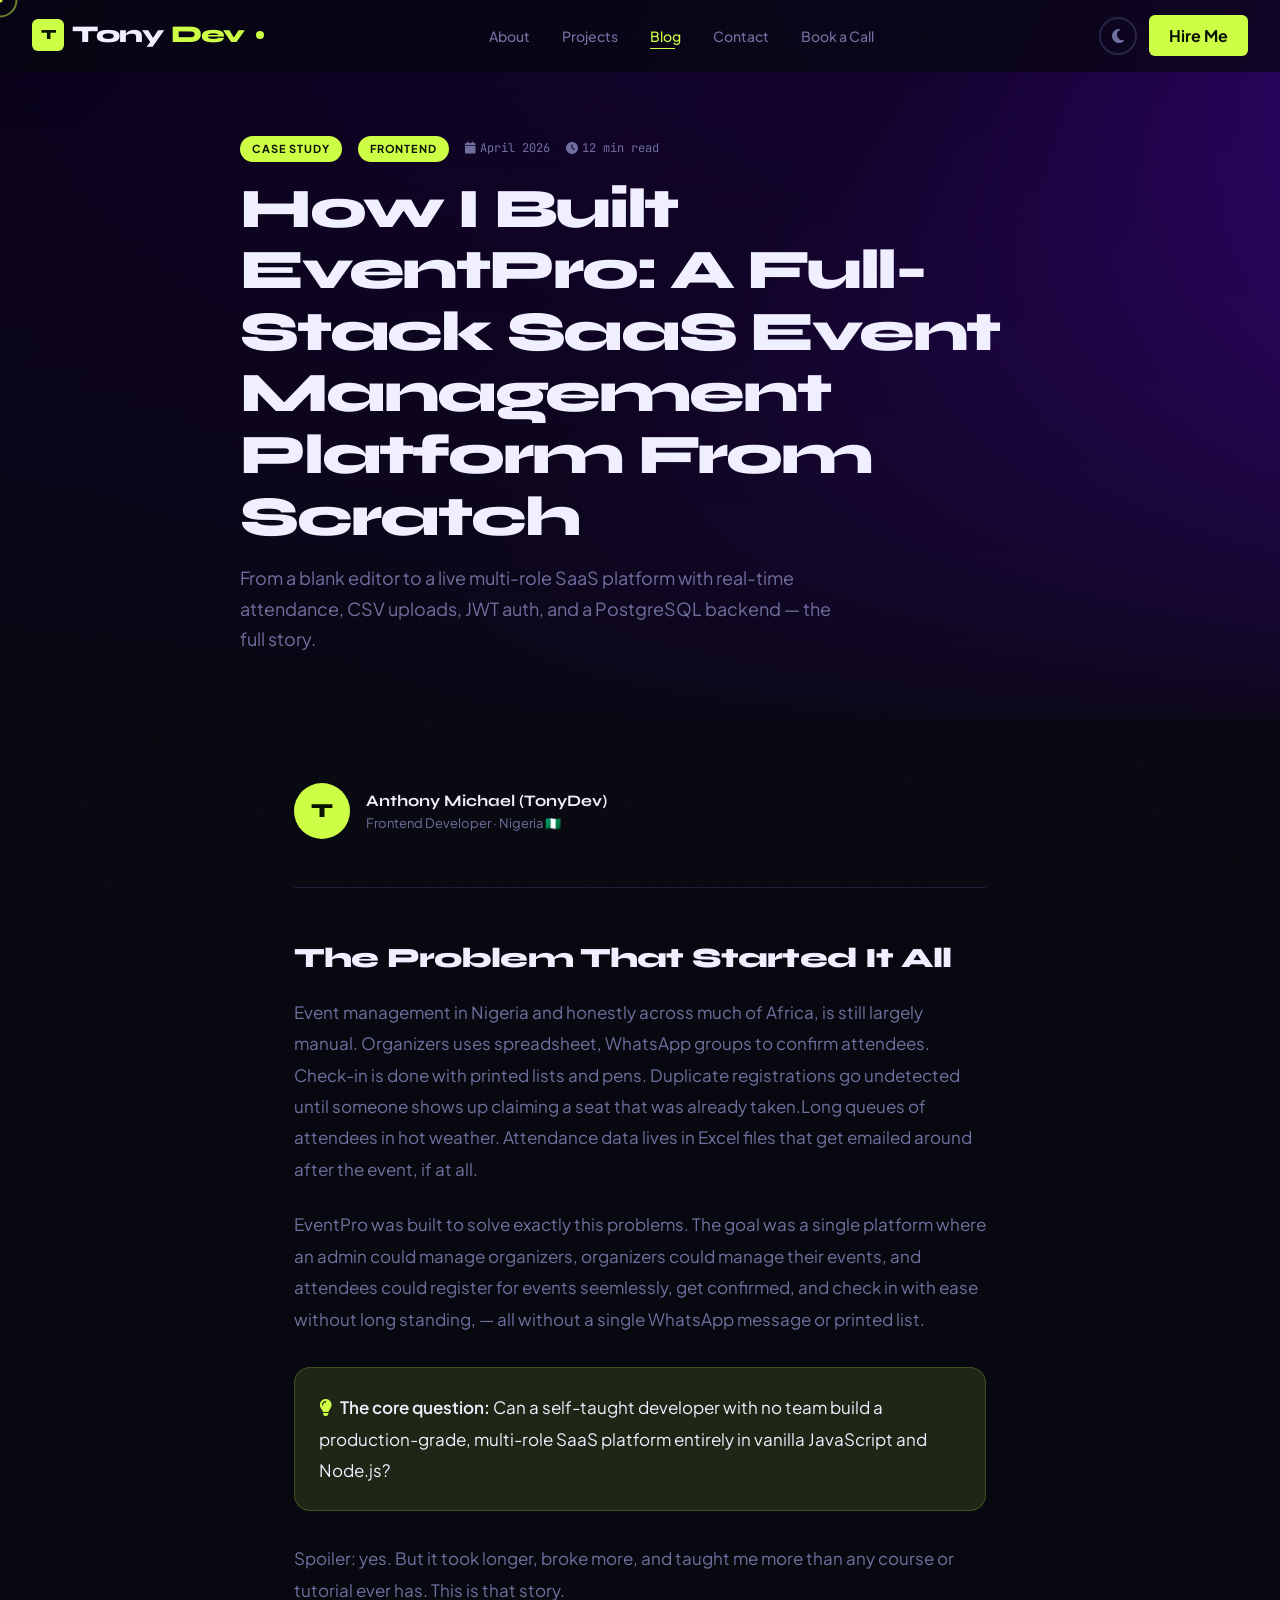
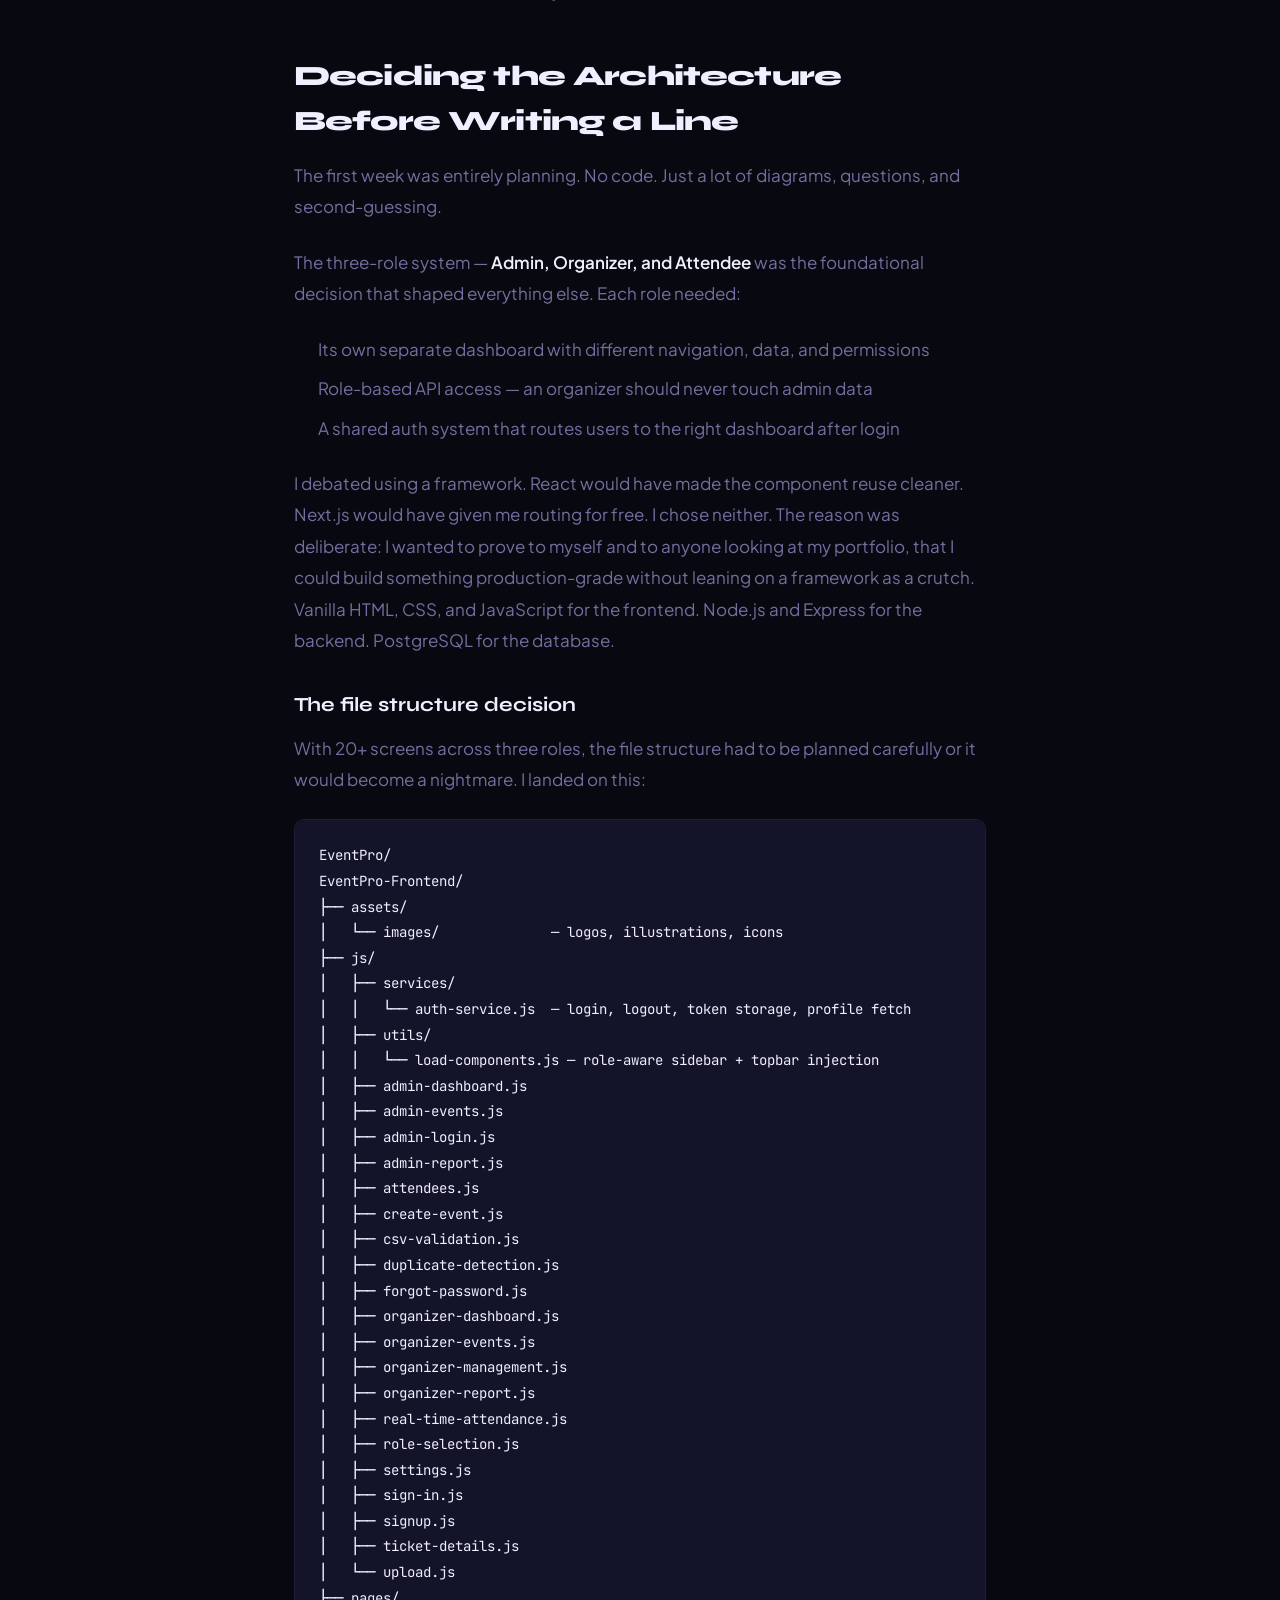
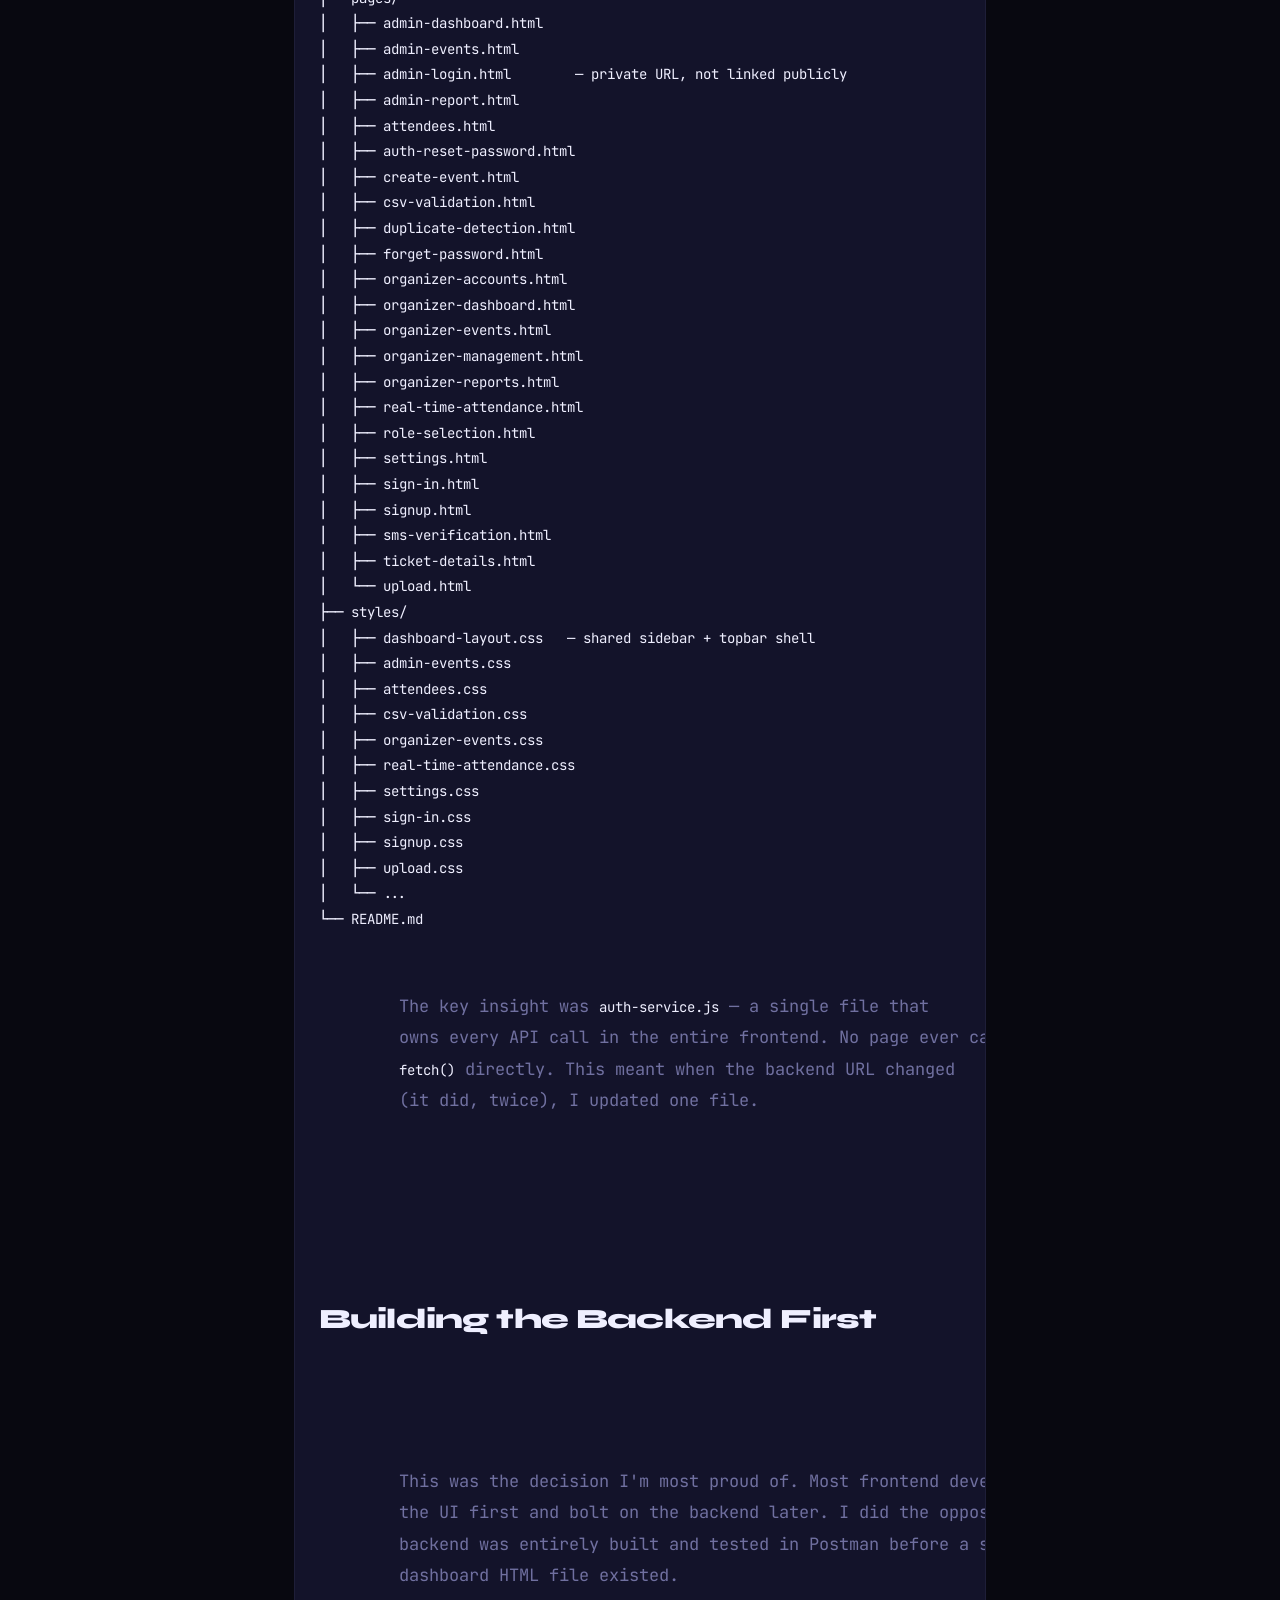
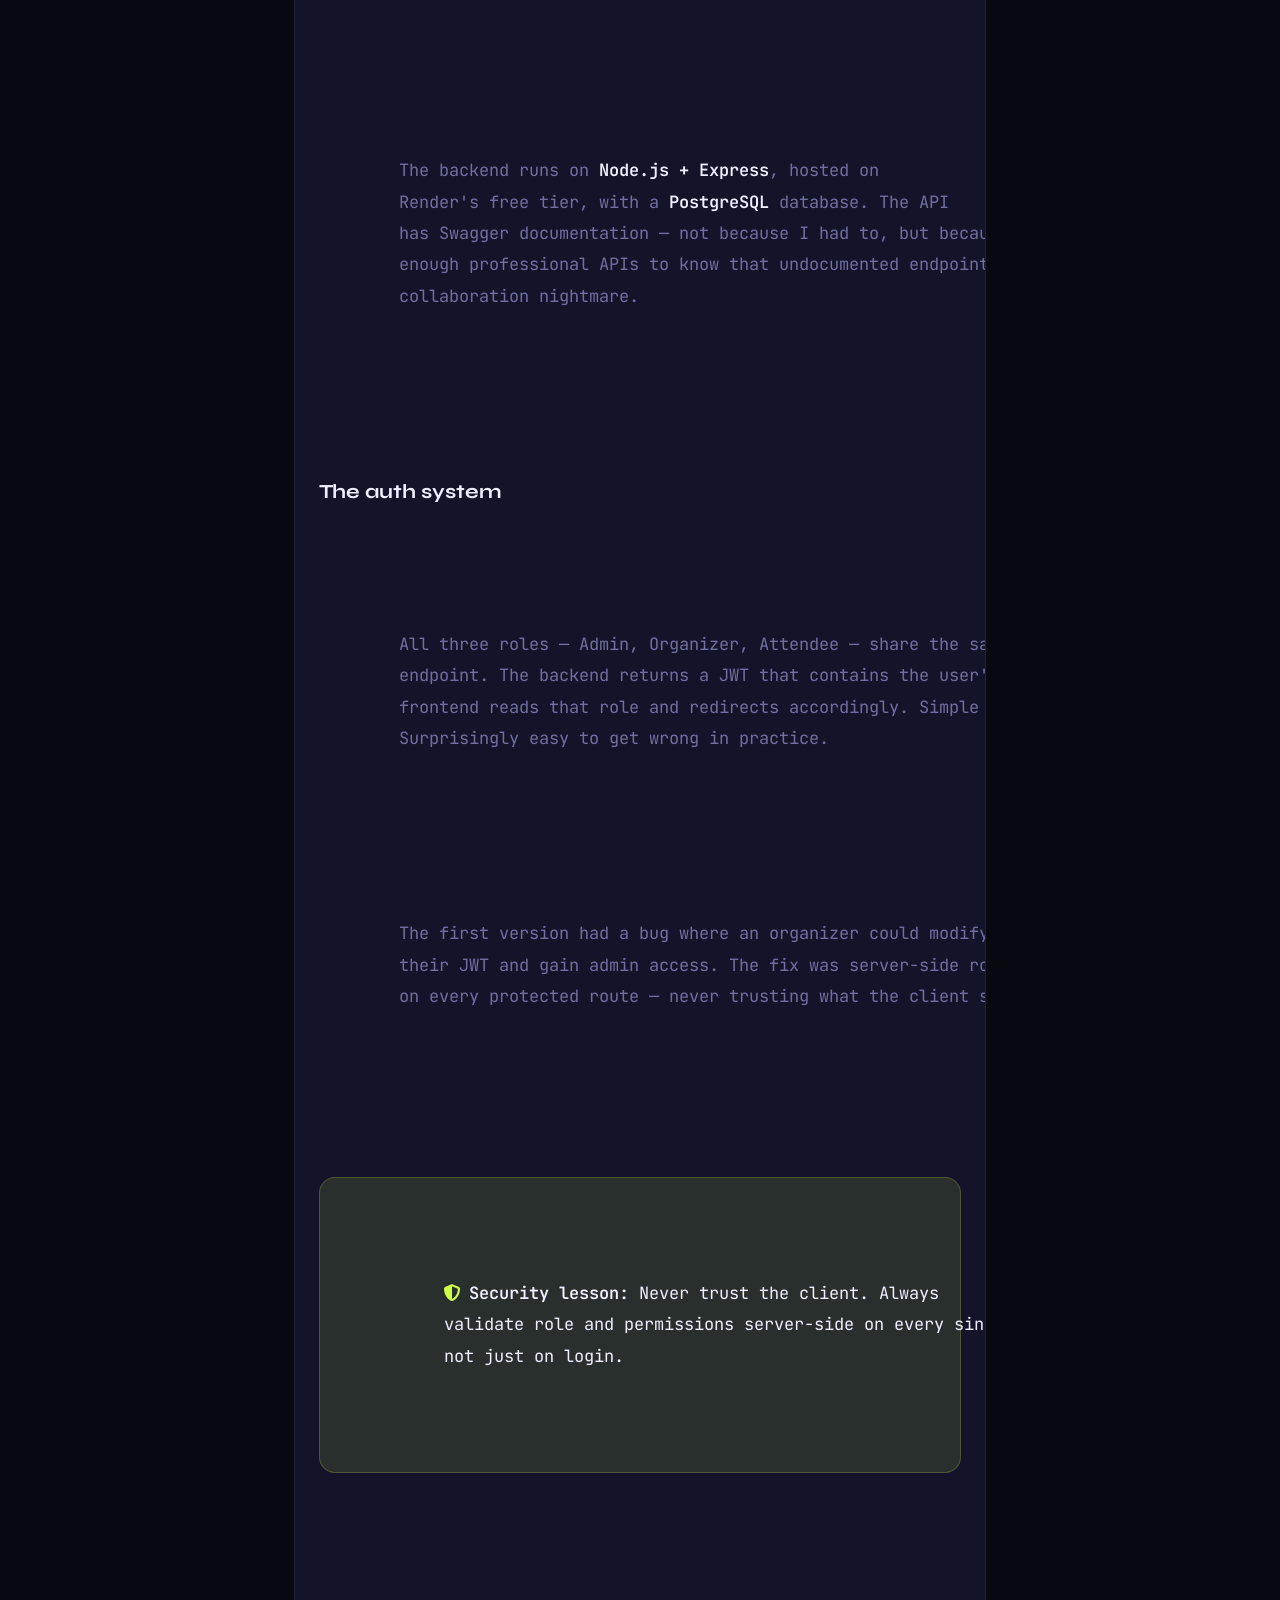
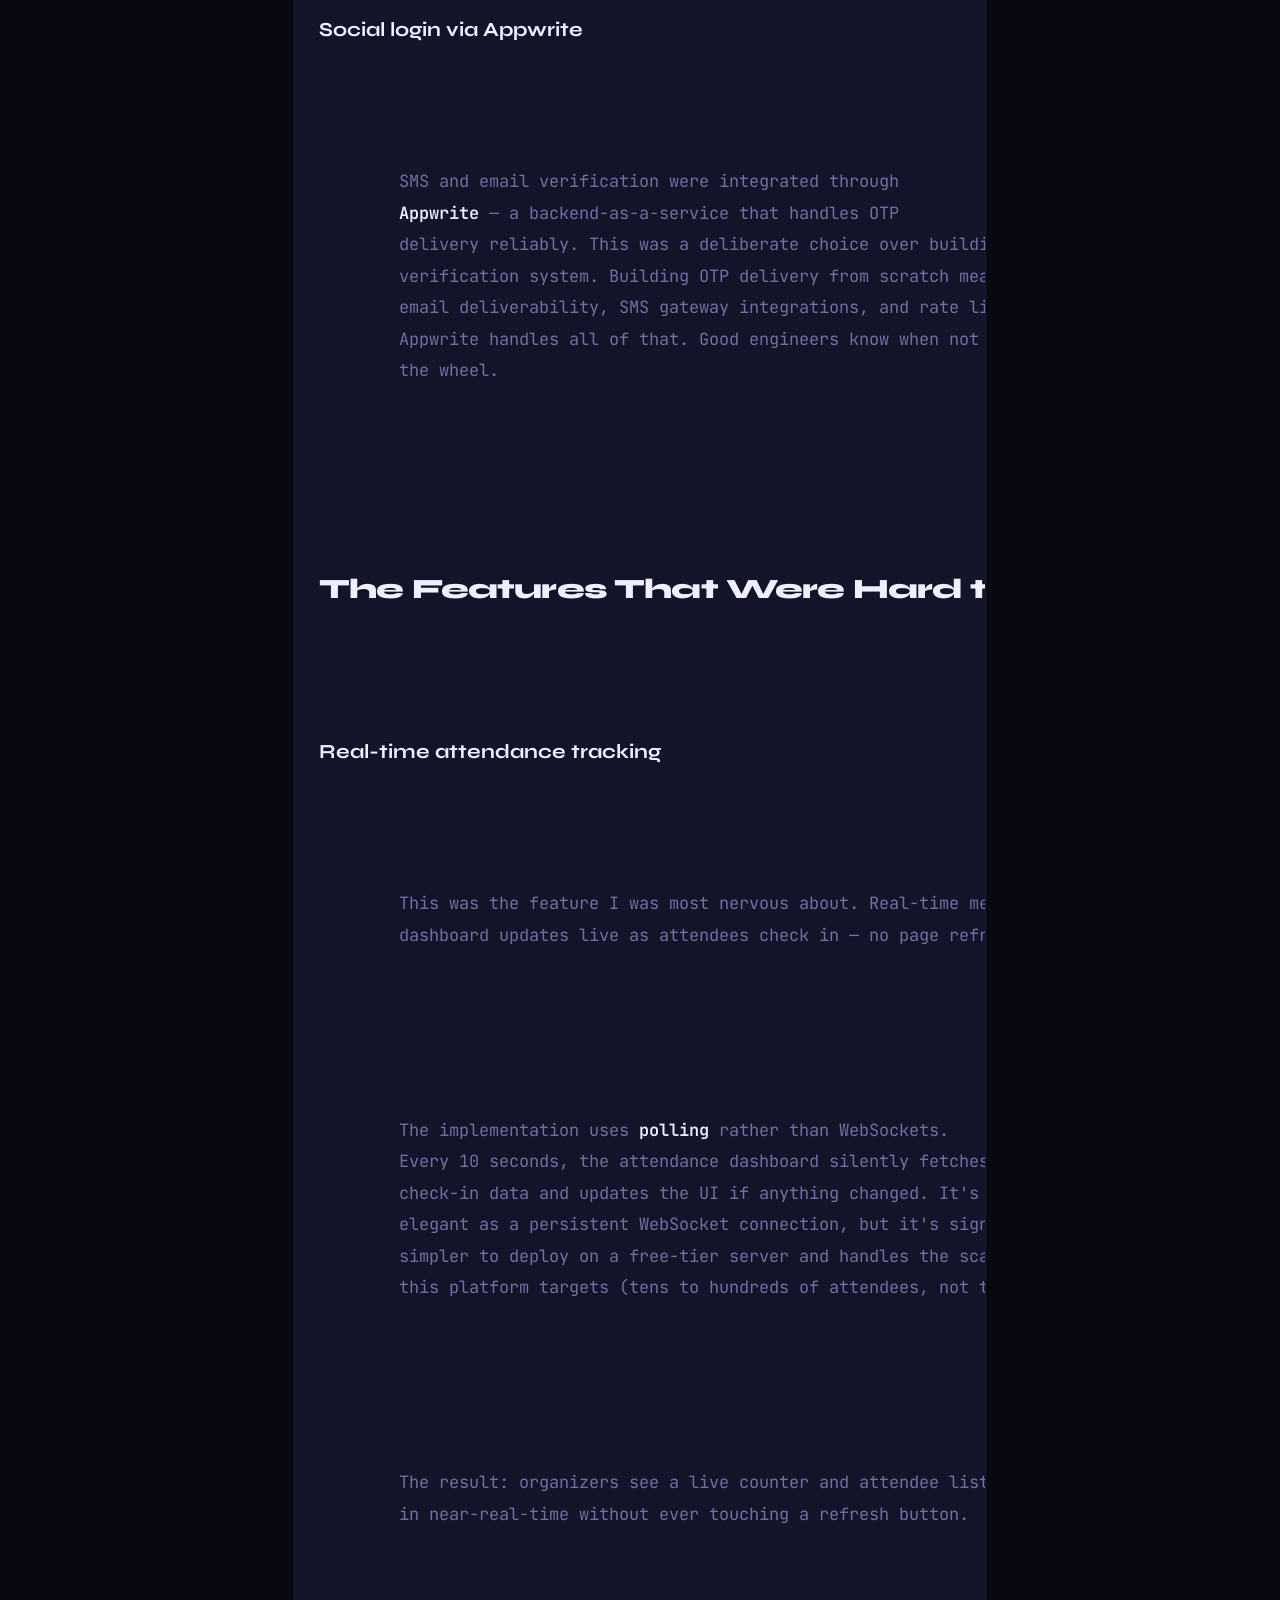
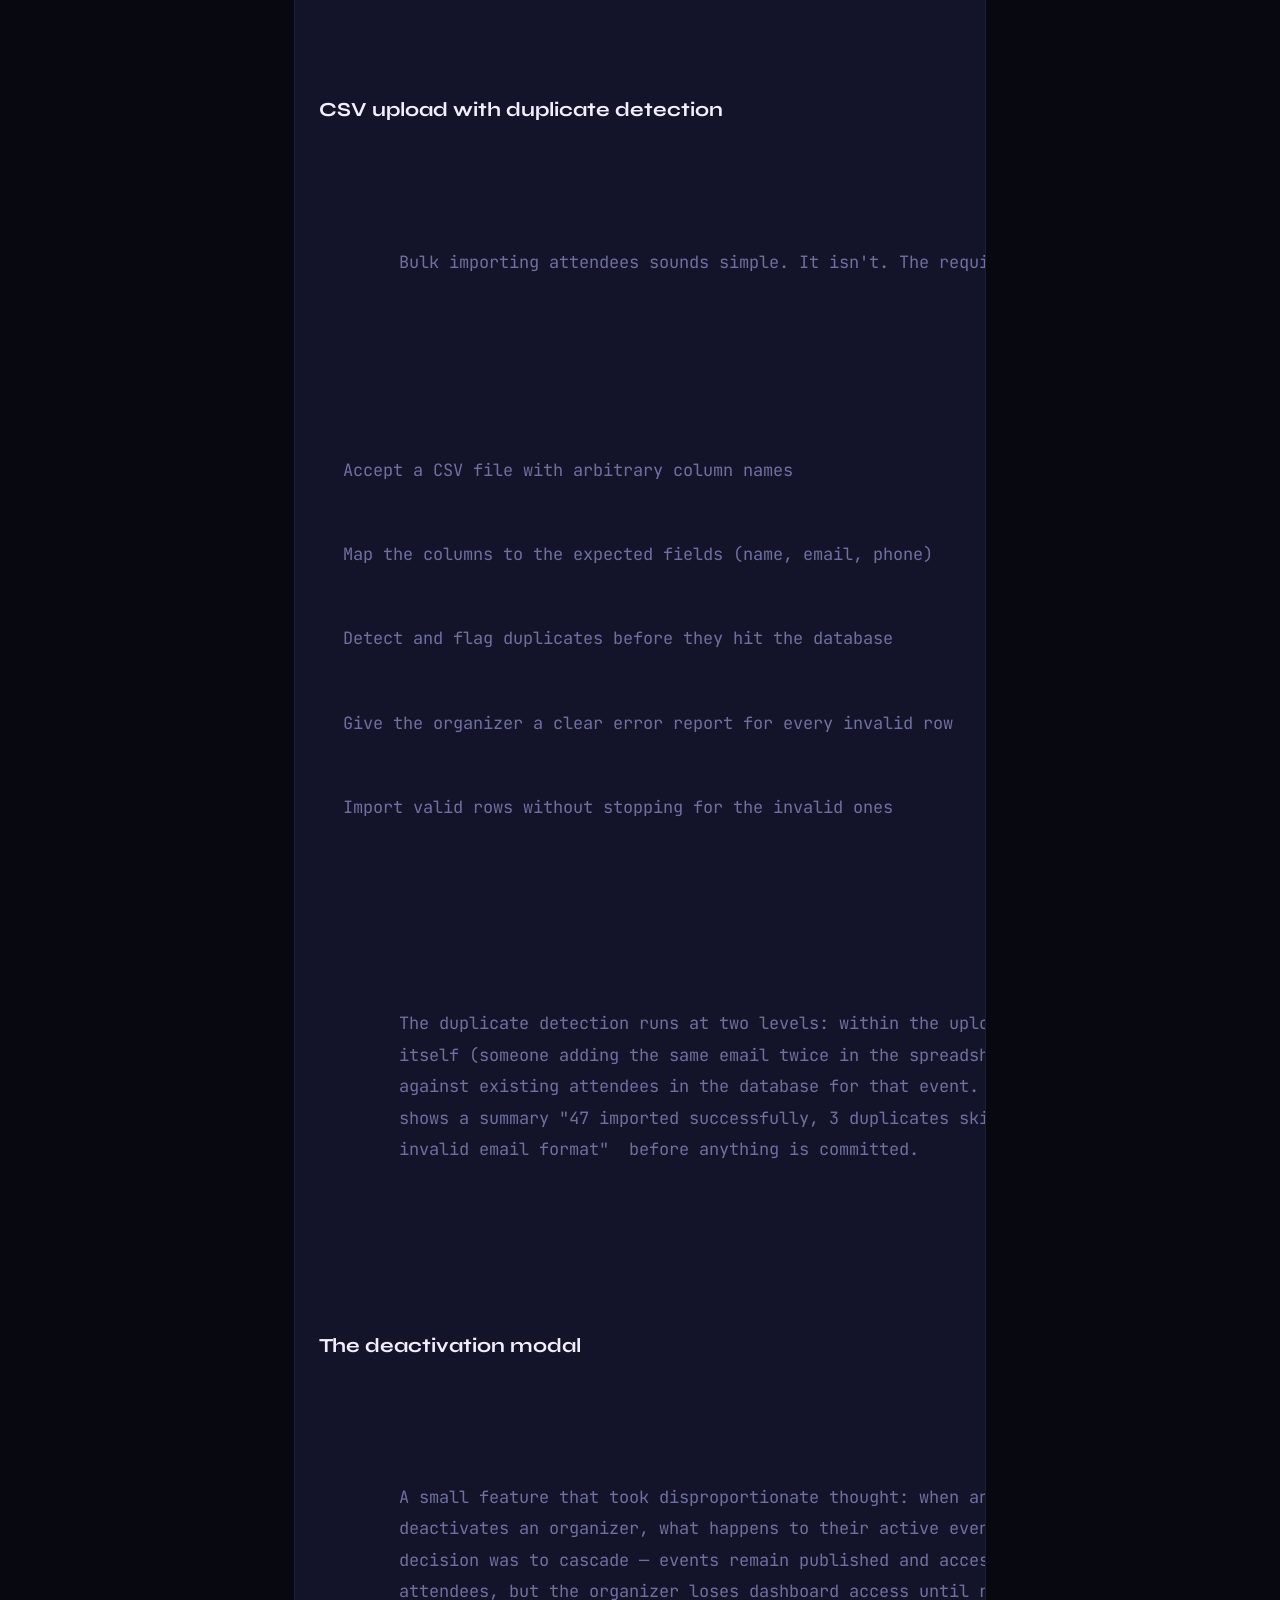
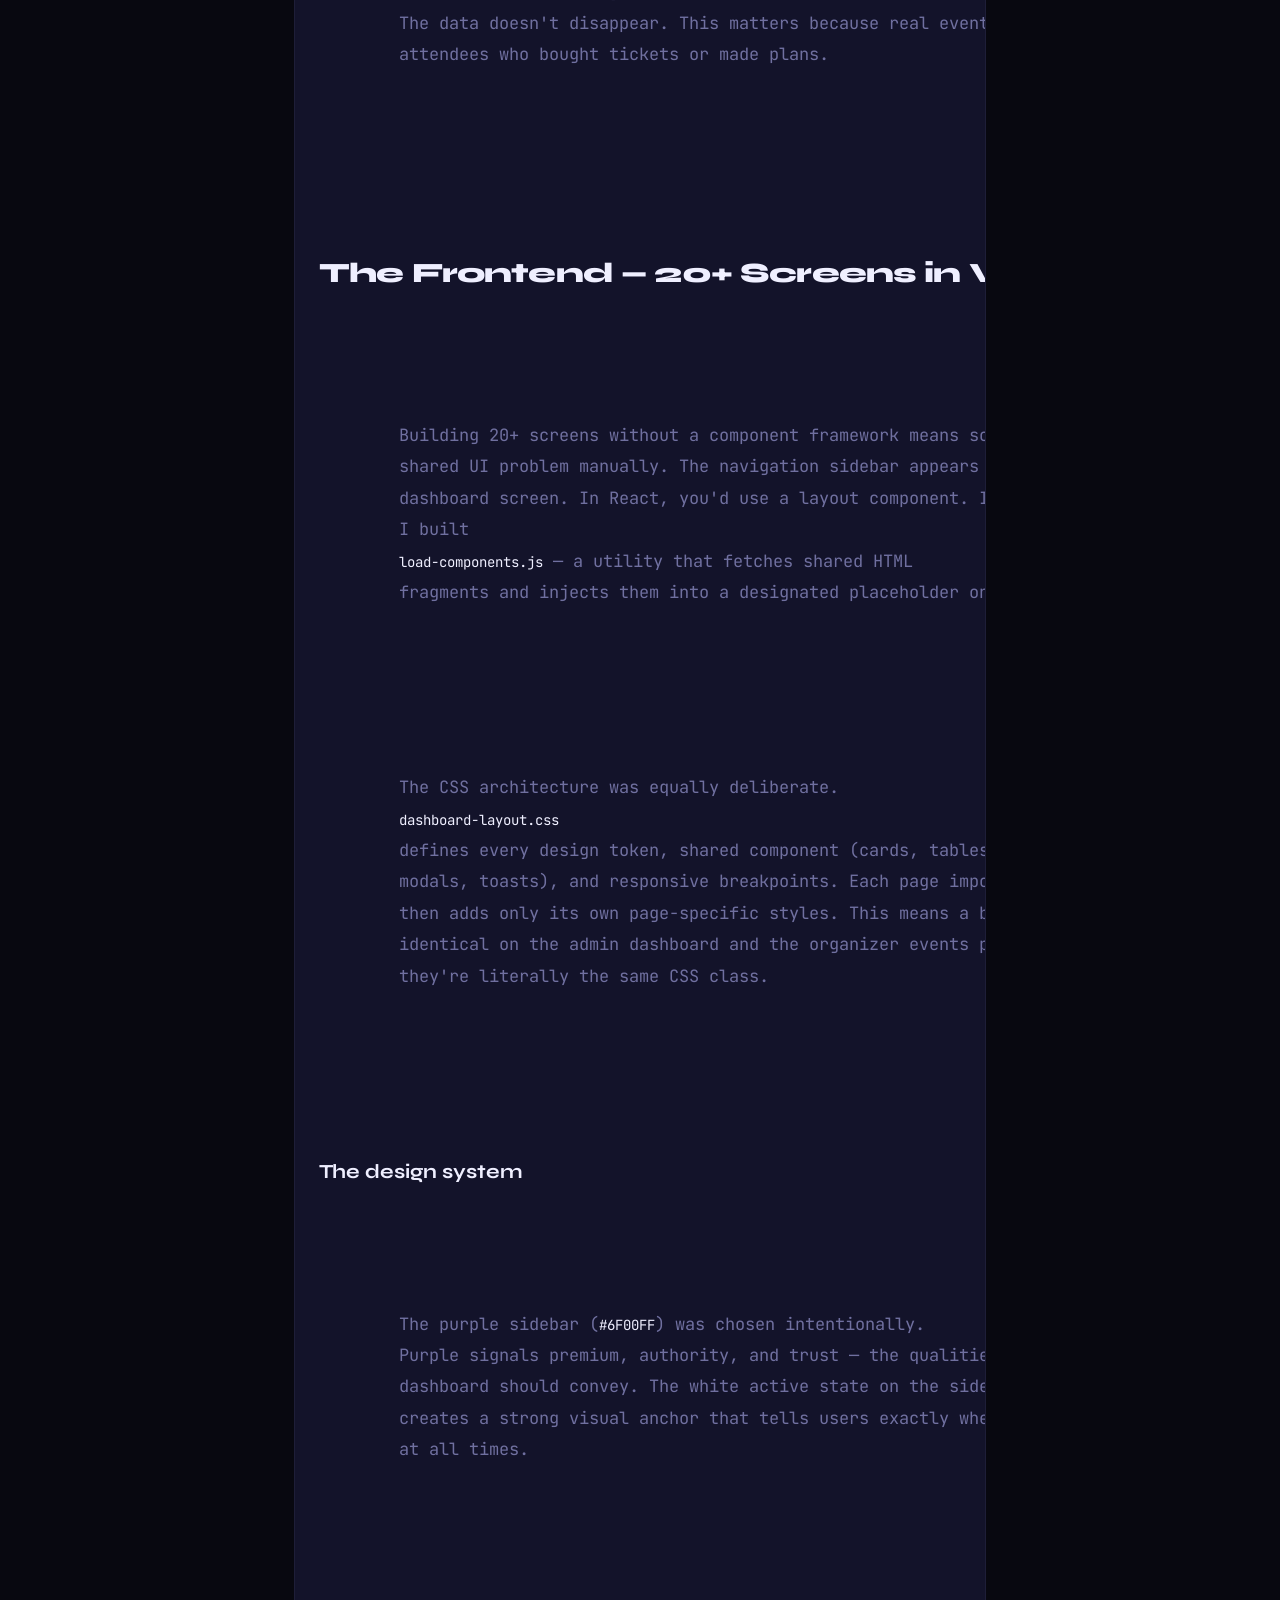
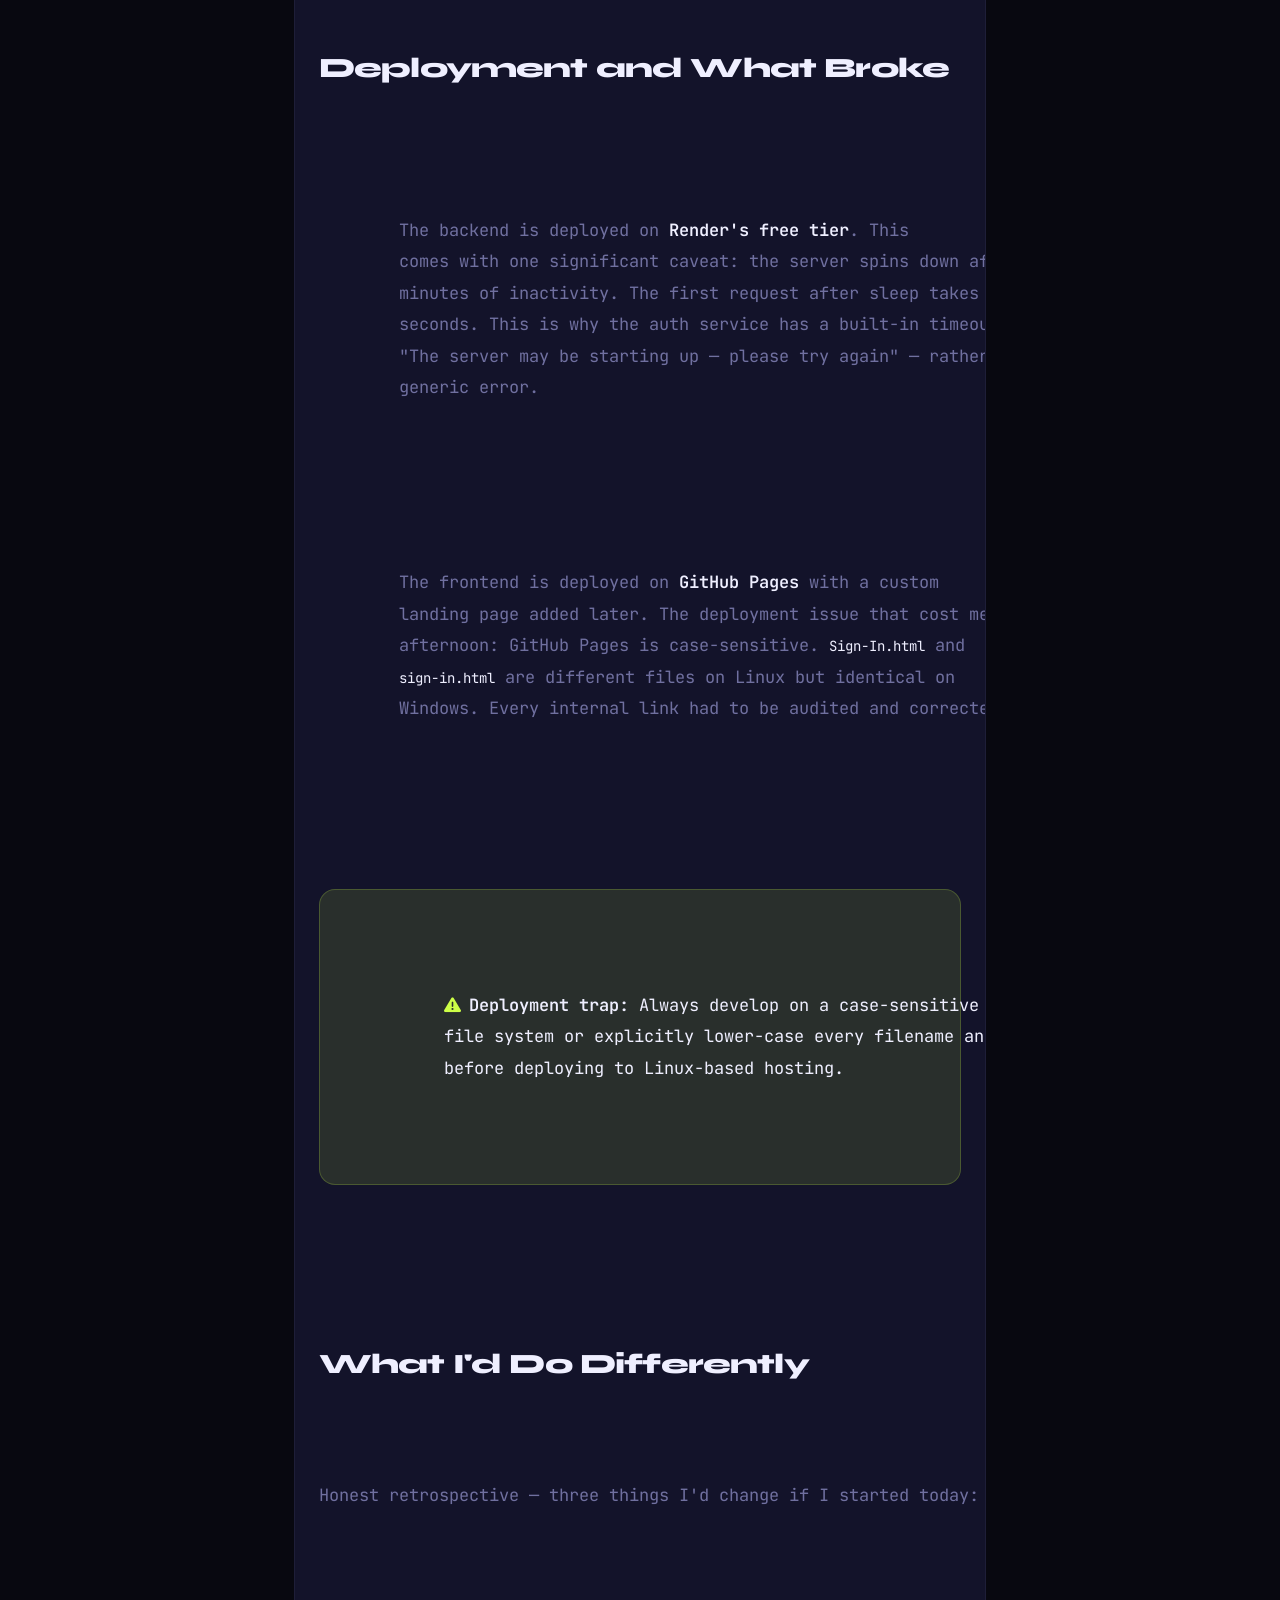
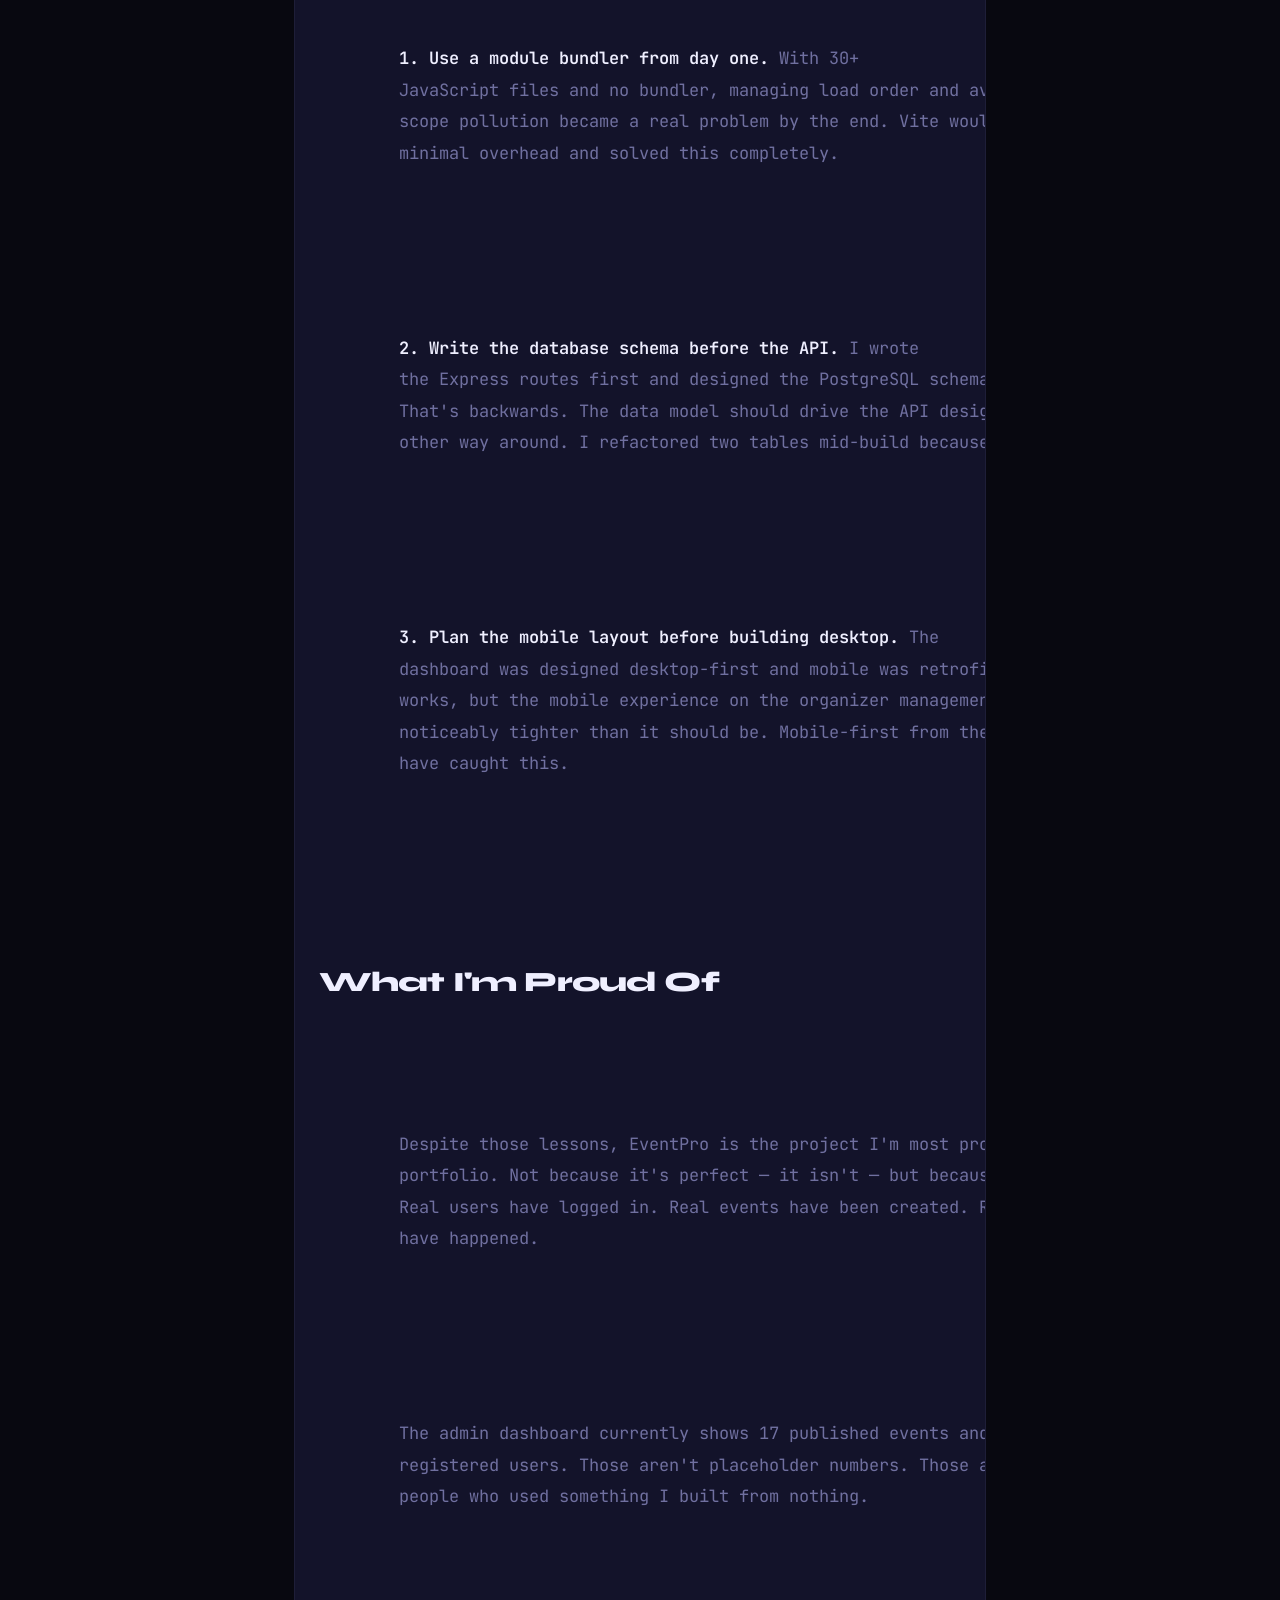
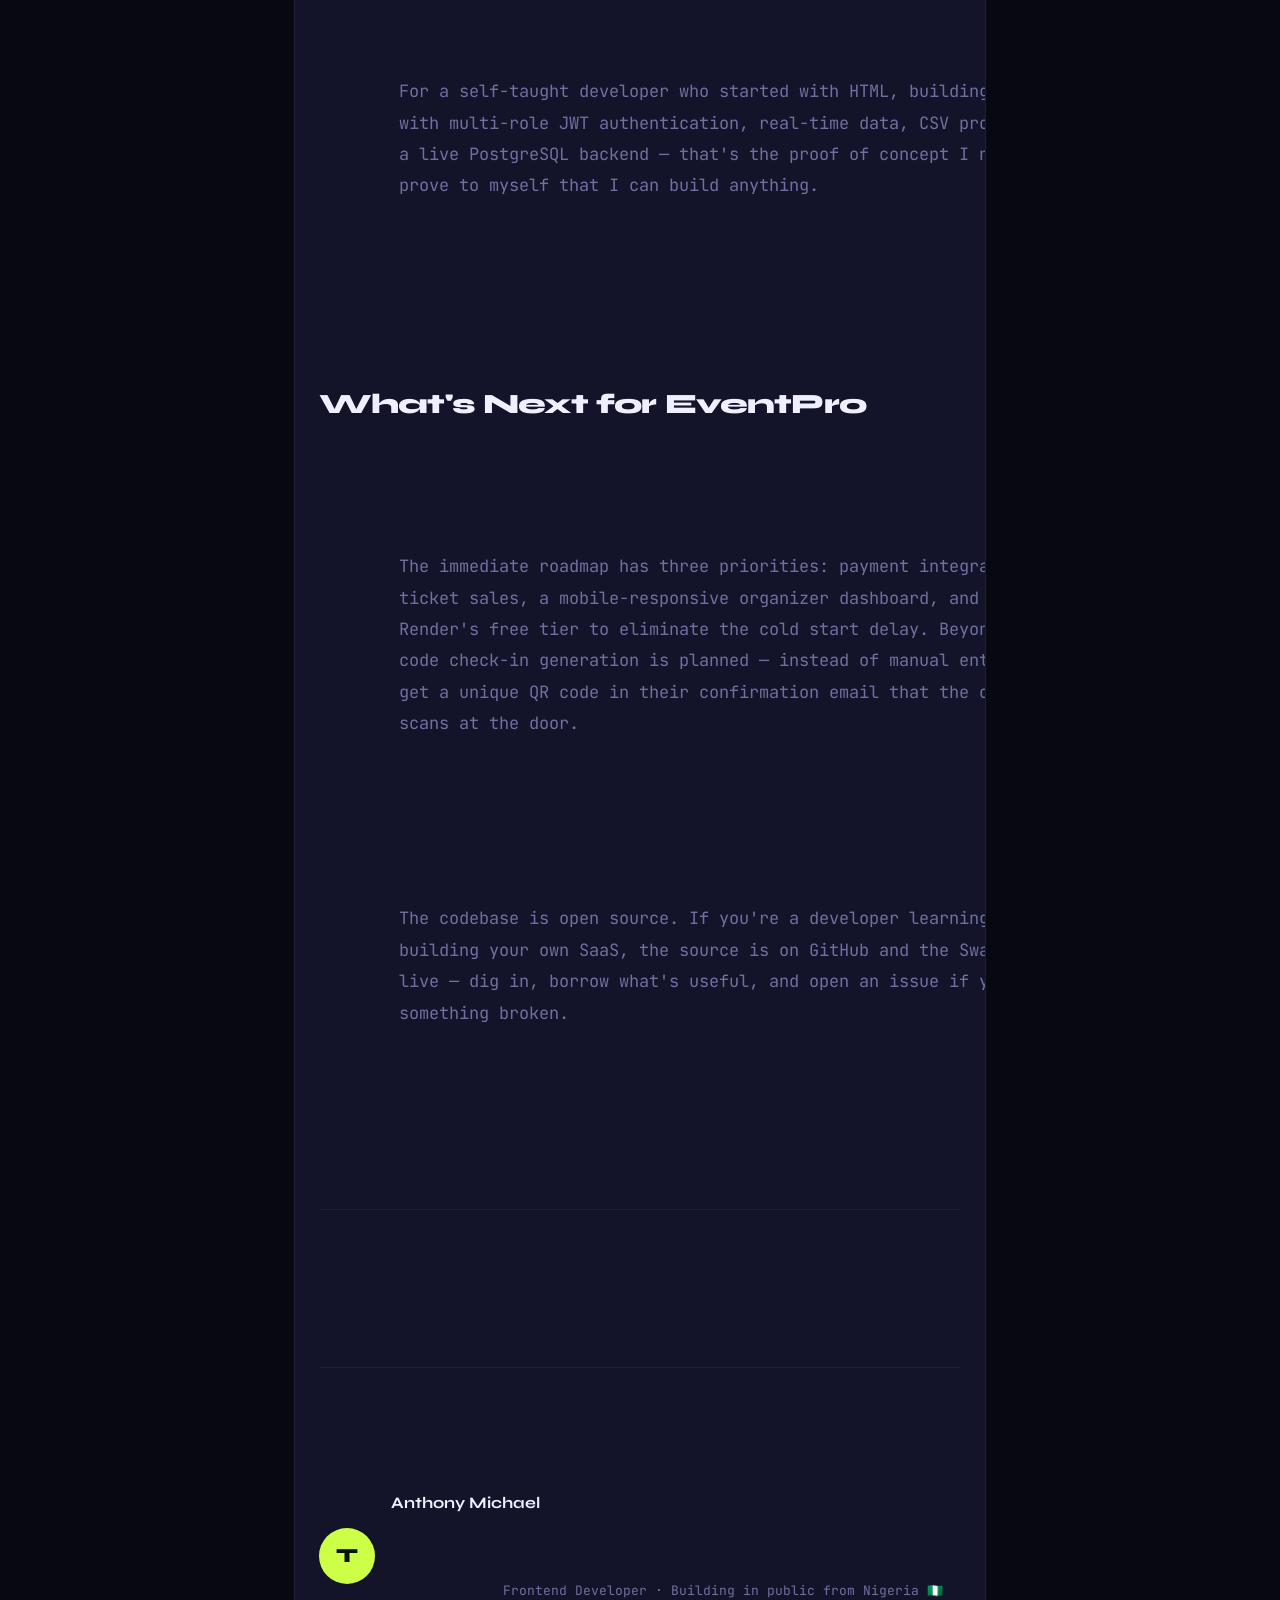
==== commit 88583404: "fix: adjust the  project cards, frontend positioning, form validation, Idea-Engne preview" ====
--- a/blog-eventpro.html
+++ b/blog-eventpro.html
@@ -77,7 +77,7 @@
           <span class="post-tag">Case Study</span>
           <span
             class="post-tag post-tag--secondary"
-            >Full-Stack</span
+            >Frontend</span
           >
           <span class="post-date"
             ><i class="fas fa-calendar icon-with-margin"></i>April
@@ -106,7 +106,7 @@
         <div class="post-author-avatar">T</div>
         <div>
           <div class="post-author-name">Anthony Michael (TonyDev)</div>
-          <div class="post-author-role">Full-Stack Developer · Nigeria 🇳🇬</div>
+          <div class="post-author-role">Frontend Developer · Nigeria 🇳🇬</div>
         </div>
       </div>
 
@@ -504,7 +504,7 @@
           <div>
             <div class="post-author-name">Anthony Michael</div>
             <div class="post-author-role">
-              Full-Stack Developer · Building in public from Nigeria 🇳🇬
+              Frontend Developer · Building in public from Nigeria 🇳🇬
             </div>
           </div>
         </div>
--- a/index.css
+++ b/index.css
@@ -153,11 +153,11 @@
 .container {
   max-width: var(--max-w);
   margin: 0 auto;
-  padding: 0 var(--sp-6);
+  padding: 0 clamp(1rem, 4vw, 2.5rem);
 }
 
 .section {
-  padding: var(--sp-24) 0;
+  padding: clamp(3rem, 8vw, 6rem) 0;
 }
 
 .section-label {
@@ -182,7 +182,7 @@
 
 .section-title {
   font-family: var(--font-heading);
-  font-size: clamp(2rem, 3vw, 3rem);
+  font-size: clamp(1.75rem, 4.5vw, 3rem);
   font-weight: 800;
   line-height: 1.1;
   letter-spacing: -0.03em;
@@ -190,7 +190,7 @@
   margin-bottom: var(--sp-4);
 }
 .section-sub {
-  font-size: 1.0625rem;
+  font-size: clamp(1rem, 3vw, 1.0625rem);
   color: var(--clr-text-muted);
   line-height: 1.7;
   max-width: 540px;
@@ -281,34 +281,35 @@
 }
 
 .nav__inner {
-  max-width: var(--max-w);
-  margin: 0 auto;
-  padding: 0 var(--sp-6);
+  width: 100%;
+  padding: 0 clamp(0.75rem, 3vw, 2rem);
   height: 100%;
   display: flex;
   align-items: center;
   justify-content: space-between;
+  gap: clamp(0.75rem, 4vw, 2rem);
 }
 
 .nav__logo {
   font-family: var(--font-heading);
-  font-size: 1.5rem;
+  font-size: clamp(1.125rem, 3vw, 1.5rem);
   font-weight: 800;
   letter-spacing: -0.04em;
   display: flex;
   align-items: center;
   gap: var(--sp-2);
+  flex-shrink: 0;
 }
 
 .nav__logo-mark {
-  width: 32px;
-  height: 32px;
+  width: clamp(28px, 5vw, 32px);
+  height: clamp(28px, 5vw, 32px);
   background: var(--clr-accent);
   border-radius: var(--r-sm);
   display: flex;
   align-items: center;
   justify-content: center;
-  font-size: 0.875rem;
+  font-size: clamp(0.75rem, 2vw, 0.875rem);
   font-weight: 800;
   color: var(--clr-accent-text);
   flex-shrink: 0;
@@ -327,14 +328,17 @@
   display: flex;
   align-items: center;
   gap: var(--sp-8);
+  flex: 1;
+  justify-content: center;
 }
 
 .nav__link {
-  font-size: 0.875rem;
+  font-size: clamp(0.75rem, 2vw, 0.875rem);
   font-weight: 500;
   color: var(--clr-text-muted);
   position: relative;
   transition: color var(--t-fast);
+  white-space: nowrap;
 }
 
 .nav__link::after {
@@ -371,8 +375,8 @@
 }
 
 .nav__theme {
-  width: 38px;
-  height: 38px;
+  width: clamp(34px, 8vw, 38px);
+  height: clamp(34px, 8vw, 38px);
   border-radius: var(--r-full);
   border: 2px solid var(--clr-border-light);
   background: transparent;
@@ -380,8 +384,9 @@
   display: flex;
   align-items: center;
   justify-content: center;
-  font-size: 1rem;
+  font-size: clamp(0.875rem, 2vw, 1rem);
   transition: all var(--t-base);
+  flex-shrink: 0;
 }
 .nav__theme:hover {
   border-color: var(--clr-accent);
@@ -389,25 +394,15 @@
 }
 
 .btn-hire {
-  padding: 8px 20px;
+  padding: clamp(8px, 1.5vw, 8px) clamp(16px, 3vw, 20px);
   background: var(--clr-accent);
   color: var(--clr-accent-text);
-  font-size: 1rem;
+  font-size: clamp(0.875rem, 2vw, 1rem);
   font-weight: 700;
   border-radius: var(--r-sm);
   transition: all var(--t-base);
   white-space: nowrap;
-}
-
-.btn-hire {
-  padding: 8px 20px;
-  background: var(--clr-accent);
-  color: var(--clr-accent-text);
-  font-size: 1rem;
-  font-weight: 700;
-  border-radius: var(--r-sm);
-  transition: all var(--t-base);
-  white-space: nowrap;
+  flex-shrink: 0;
 }
 
 [data-mobile-link].btn-hire {
@@ -422,14 +417,15 @@
 .nav__hamburger {
   display: none;
   flex-direction: column;
-  gap: 5px;
-  width: 36px;
-  height: 36px;
+  gap: clamp(4px, 1vw, 5px);
+  width: clamp(32px, 8vw, 36px);
+  height: clamp(32px, 8vw, 36px);
   justify-content: center;
   align-items: center;
   border-radius: var(--r-sm);
   border: 1px solid var(--clr-border-light);
   color: var(--clr-text-muted);
+  flex-shrink: 0;
 }
 
 .nav__hamburger span {
@@ -474,7 +470,9 @@
 }
 
 .nav__mobile .nav__link {
-  font-size: 1.125rem;
+  font-size: clamp(1rem, 4vw, 1.125rem);
+  display: block;
+  padding: clamp(8px, 2vw, 12px) 0;
 }
 
 /*  HERO  */
@@ -497,7 +495,7 @@
   opacity: 0.3;
   -webkit-mask-image: radial-gradient(
     ellipse at center,
-    black 30%,
+    black 40%,
     transparent 80%
   );
   mask-image: radial-gradient(ellipse at center, black 30%, transparent 80%);
@@ -533,6 +531,12 @@
   align-items: center;
 }
 
+.hero_left{
+  display: flex;
+  justify-content: center;
+  align-items: center;
+  padding-left: 15px;
+}
 .hero__available {
   display: inline-flex;
   align-items: center;
@@ -543,7 +547,7 @@
   font-size: 0.8rem;
   font-weight: 600;
   color: var(--clr-accent);
-  margin-bottom: var(--sp-6);
+  margin-bottom: var(--sp-5);
   animation: fadeUp 0.6s ease both;
 }
 
@@ -569,6 +573,7 @@
   font-family: var(--font-heading);
   font-size: clamp(3rem, 6vw, 5rem);
   font-weight: 800;
+  padding-left: 15px;
   line-height: 1;
   letter-spacing: -0.04em;
   color: var(--clr-text);
@@ -587,6 +592,7 @@
   color: var(--clr-text-muted);
   margin-bottom: var(--sp-4);
   height: 2.8rem;
+  padding-left: 15px;
   display: flex;
   align-items: center;
   gap: 0.5rem;
@@ -608,6 +614,7 @@
   font-size: 1.0625rem;
   color: var(--clr-text-muted);
   line-height: 1.75;
+  padding: 0px 15px 0px 15px;
   max-width: 520px;
   margin-bottom: var(--sp-6);
   animation: fadeUp 0.6s ease 0.2s both;
@@ -616,7 +623,9 @@
 /* Stats row */
 .hero__stats {
   display: flex;
-  gap: var(--sp-8);
+  align-items: center;
+  gap: var(--sp-3);
+  padding: 0px 10px 0px 12px;
   flex-wrap: wrap;
   margin-bottom: var(--sp-6);
   animation: fadeUp 0.6s ease 0.25s both;
@@ -631,15 +640,16 @@
 .hero__stat-num {
   font-family: var(--font-heading);
   font-size: 2rem;
-  font-weight: 800;
+  font-weight: 700;
   color: var(--clr-accent);
   line-height: 1;
 }
 
 .hero__stat-label {
-  font-size: 0.75rem;
+  font-size: 0.7rem;
+  flex-wrap: wrap;
   color: var(--clr-text-muted);
-  font-weight: 500;
+  font-weight: 400;
 }
 
 .hero__stat-divider {
@@ -652,8 +662,10 @@
 /* Buttons */
 .hero__actions {
   display: flex;
-  gap: var(--sp-3);
+  gap: var(--sp-12);
   flex-wrap: wrap;
+  padding-left: 15px;
+  padding-right: 15px;
   margin-bottom: var(--sp-8);
   animation: fadeUp 0.6s ease 0.3s both;
 }
@@ -720,7 +732,9 @@
 /* Social icons */
 .hero__social {
   display: flex;
-  gap: var(--sp-6);
+  align-items: center;
+  gap: var(--sp-12);
+  padding-left: 15px;
   animation: fadeUp 0.6s ease 0.35s both;
 }
 
@@ -732,7 +746,7 @@
   display: flex;
   align-items: center;
   justify-content: center;
-  color: var(--clr-text-muted);
+  color: var(--clr-accent);
   font-size: 1rem;
   transition: all var(--t-base);
 }
@@ -749,12 +763,15 @@
   align-items: center;
   justify-content: center;
   position: relative;
+  width: 100%;
 }
 
 .hero__photo-wrap {
   position: relative;
   width: clamp(260px, 35vw, 400px);
   animation: heroFloat 5s ease-in-out infinite;
+  flex-shrink: 0;
+  will-change: transform;
 }
 
 @keyframes heroFloat {
@@ -775,13 +792,14 @@
   background: conic-gradient(
     from 0deg,
     transparent 0%,
-    rgba(197, 255, 38, 0.6) 20%,
+    rgba(200, 255, 38, 0.6) 20%,
     transparent 40%,
-    rgba(205, 255, 71, 0.2) 60%,
+    rgba(191, 255, 13, 0.2) 80%,
     transparent 80%
   );
   animation: spinRing 6s linear infinite;
   z-index: 0;
+  will-change: transform;
 }
 
 @keyframes spinRing {
@@ -810,6 +828,7 @@
   border-radius: 50%;
   z-index: -1;
   animation: glowPulse 3s ease-in-out infinite;
+  will-change: opacity, transform;
 }
 
 @keyframes glowPulse {
@@ -891,7 +910,7 @@
 }
 
 .hero__photo-tag-dot--green {
-  background: #52ffb8;
+  background: #16af2b;
 }
 
 .hero__photo-tag.tag-tl {
@@ -919,8 +938,9 @@
   font-family: var(--font-mono);
   letter-spacing: 0.1em;
   animation: fadeUp 0.6s ease 1s both;
-}
-.hero__scroll-line {
+} 
+
+ .hero__scroll-line {
   width: 1px;
   height: 40px;
   background: linear-gradient(to bottom, var(--clr-accent), transparent);
@@ -936,7 +956,7 @@
     opacity: 0.3;
     transform: scaleY(0.6);
   }
-}
+} 
 
 /*  ABOUT */
 .about__grid {
@@ -1921,11 +1941,12 @@
 
 .footer__links {
   display: flex;
-  gap: var(--sp-6);
+  align-items: center;
+  gap: var(--sp-3);
 }
 
 .footer__link {
-  font-size: 0.875rem;
+  font-size: 0.85rem;
   color: var(--clr-text-muted);
   transition: color var(--t-fast);
 }
@@ -2028,15 +2049,44 @@
 
 /* RESPONSIVE */
 
-/* Tablet: 768px */
+/* Tablet: 768px and up */
 @media (min-width: 48em) {
+  :root {
+    --sp-24: 5rem;
+    --sp-16: 3.5rem;
+  }
   .hero__layout {
     grid-template-columns: 1fr 1fr;
     gap: var(--sp-12);
+    align-items: center;
+  }
+  .hero__photo-col {
+    justify-content: flex-end;
+  }
+  .hero__photo-wrap {
+    width: clamp(260px, 35vw, 400px);
+    animation: heroFloat 5s ease-in-out infinite;
+  }
+  .hero__photo-ring {
+    animation: spinRing 6s linear infinite;
+  }
+  .hero__photo-glow {
+    animation: glowPulse 3s ease-in-out infinite;
   }
   .hero__name {
     font-size: clamp(2.8rem, 5vw, 4.5rem);
   }
+
+  .hero__actions{
+    display: flex;
+    align-items: center;
+    padding: 0px 15px 0px 15px;
+  }
+  .btn-primary,
+  .btn-outline {
+    padding: 13px 13px;
+    font-size: 0.9375rem;
+  }
   .about__grid {
     grid-template-columns: 1fr;
   }
@@ -2047,6 +2097,10 @@
 
 /* Desktop: 1024px */
 @media (min-width: 64em) {
+  :root {
+    --sp-24: 6rem;
+    --sp-16: 4rem;
+  }
   .hero__layout {
     grid-template-columns: 55% 45%;
     gap: var(--sp-16);
@@ -2054,6 +2108,26 @@
   .hero__name {
     font-size: clamp(3rem, 5vw, 5rem);
   }
+  .btn-primary,
+  .btn-outline {
+    padding: 14px 28px;
+    font-size: 0.9375rem;
+  }
+
+    .hero__photo-col {
+    justify-content: flex-end;
+  }
+  .hero__photo-wrap {
+    width: clamp(260px, 40vw, 500px);
+    animation: heroFloat 5s ease-in-out infinite;
+  }
+  .hero__photo-ring {
+    animation: spinRing 6s linear infinite;
+  }
+  .hero__photo-glow {
+    animation: glowPulse 3s ease-in-out infinite;
+  }
+
   .about__grid {
     grid-template-columns: 1fr 1fr;
     gap: var(--sp-16);
@@ -2065,37 +2139,75 @@
 }
 
 /* Mobile */
-@media (max-width: 47.9em) {
+@media (max-width: 48em) {
   :root {
     --sp-24: 4rem;
     --sp-16: 3rem;
+    --sp-6: 2.5rem;
+    --sp-8: 1.5rem;
   }
   .nav__links,
   .nav__actions .btn-hire {
-    display: none;
+    display: none !important;
   }
   .nav__hamburger {
-    display: flex;
+    display: flex !important;
   }
   .hero__layout {
     grid-template-columns: 1fr;
   }
   .hero__photo-col {
-    display: none;
+    display: flex;
+    justify-content: center;
+    margin-top: var(--sp-12);
+  }
+  .hero__photo-wrap {
+    width: clamp(200px, 75vw, 350px);
+    animation: heroFloat 5s ease-in-out infinite;
+  }
+  .hero__photo-ring {
+    animation: spinRing 6s linear infinite;
+  }
+  .hero__photo-glow {
+    animation: glowPulse 3s ease-in-out infinite;
   }
   .hero__name {
     font-size: clamp(2.5rem, 10vw, 3.5rem);
   }
   .hero__role-wrap {
-    font-size: 1.25rem;
-    height: 2rem;
+    font-size: clamp(1.125rem, 5vw, 1.25rem);
+    height: auto;
+  }
+  .hero__desc {
+    font-size: clamp(1rem, 4vw, 1.0625rem);
+    max-width: 100%;
   }
   .hero__actions {
-    flex-direction: column;
-    align-items: flex-start;
+    flex-direction: row;
+    align-items: center;
+    flex-wrap: wrap;
+    gap: var(--sp-4);
+  }
+  .btn-primary,
+  .btn-outline {
+    padding: 12px 24px;
+    font-size: clamp(0.875rem, 3vw, 0.9375rem);
   }
   .hero__stats {
     gap: var(--sp-4);
+    flex-wrap: wrap;
+    justify-content: flex-start;
+  }
+  .hero__stat-num {
+    font-size: clamp(1.5rem, 5vw, 2rem);
+  }
+  .hero__stat-label {
+    font-size: clamp(0.65rem, 2vw, 0.75rem);
+  }
+  .social-link {
+    width: 40px;
+    height: 40px;
+    font-size: clamp(0.875rem, 3vw, 1rem);
   }
   .about__grid {
     grid-template-columns: 1fr;
@@ -2786,3 +2898,55 @@
   color: var(--clr-text-muted);
   margin: 0 0 var(--sp-6);
 }
+
+/* ============================================================
+   P0 additions — placeholders, disabled links, links in contact
+   ============================================================ */
+.project-link--disabled {
+  opacity: 0.55;
+  cursor: not-allowed;
+  pointer-events: none;
+}
+
+.project-card__visual--placeholder {
+  display: flex;
+  flex-direction: column;
+  align-items: center;
+  justify-content: center;
+  gap: var(--sp-2);
+  background: linear-gradient(
+    135deg,
+    var(--clr-card) 0%,
+    var(--clr-surface) 100%
+  );
+  border-bottom: 1px solid var(--clr-border);
+  font-family: var(--font-heading);
+}
+
+.placeholder-mark {
+  font-size: 2.75rem;
+  font-weight: 800;
+  letter-spacing: -0.02em;
+  color: var(--clr-accent);
+}
+
+.placeholder-note {
+  font-size: 0.75rem;
+  letter-spacing: 0.12em;
+  text-transform: uppercase;
+  color: var(--clr-text-muted);
+}
+
+.project-card--upcoming {
+  opacity: 0.8;
+}
+
+.contact__item-value a {
+  color: inherit;
+  transition: color var(--t-fast);
+}
+
+.contact__item-value a:hover,
+.contact__item-value a:focus-visible {
+  color: var(--clr-accent);
+}
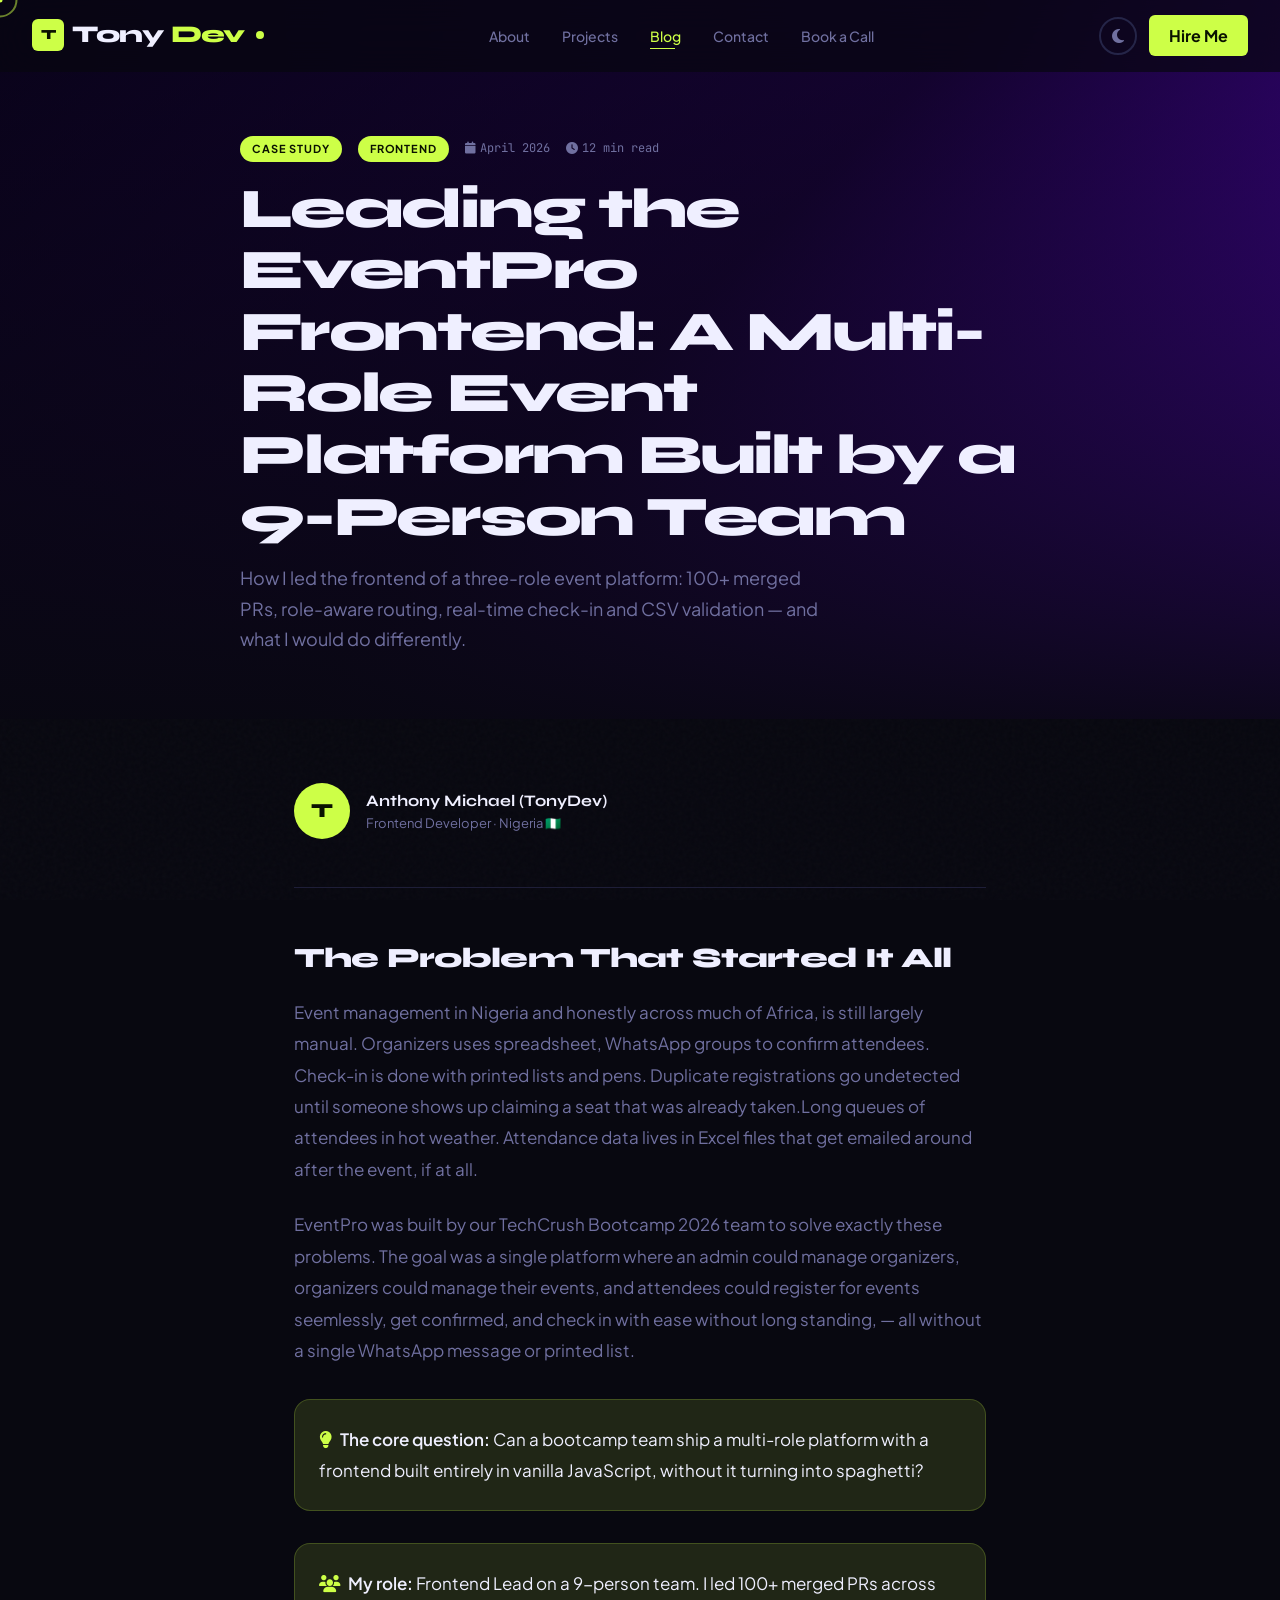
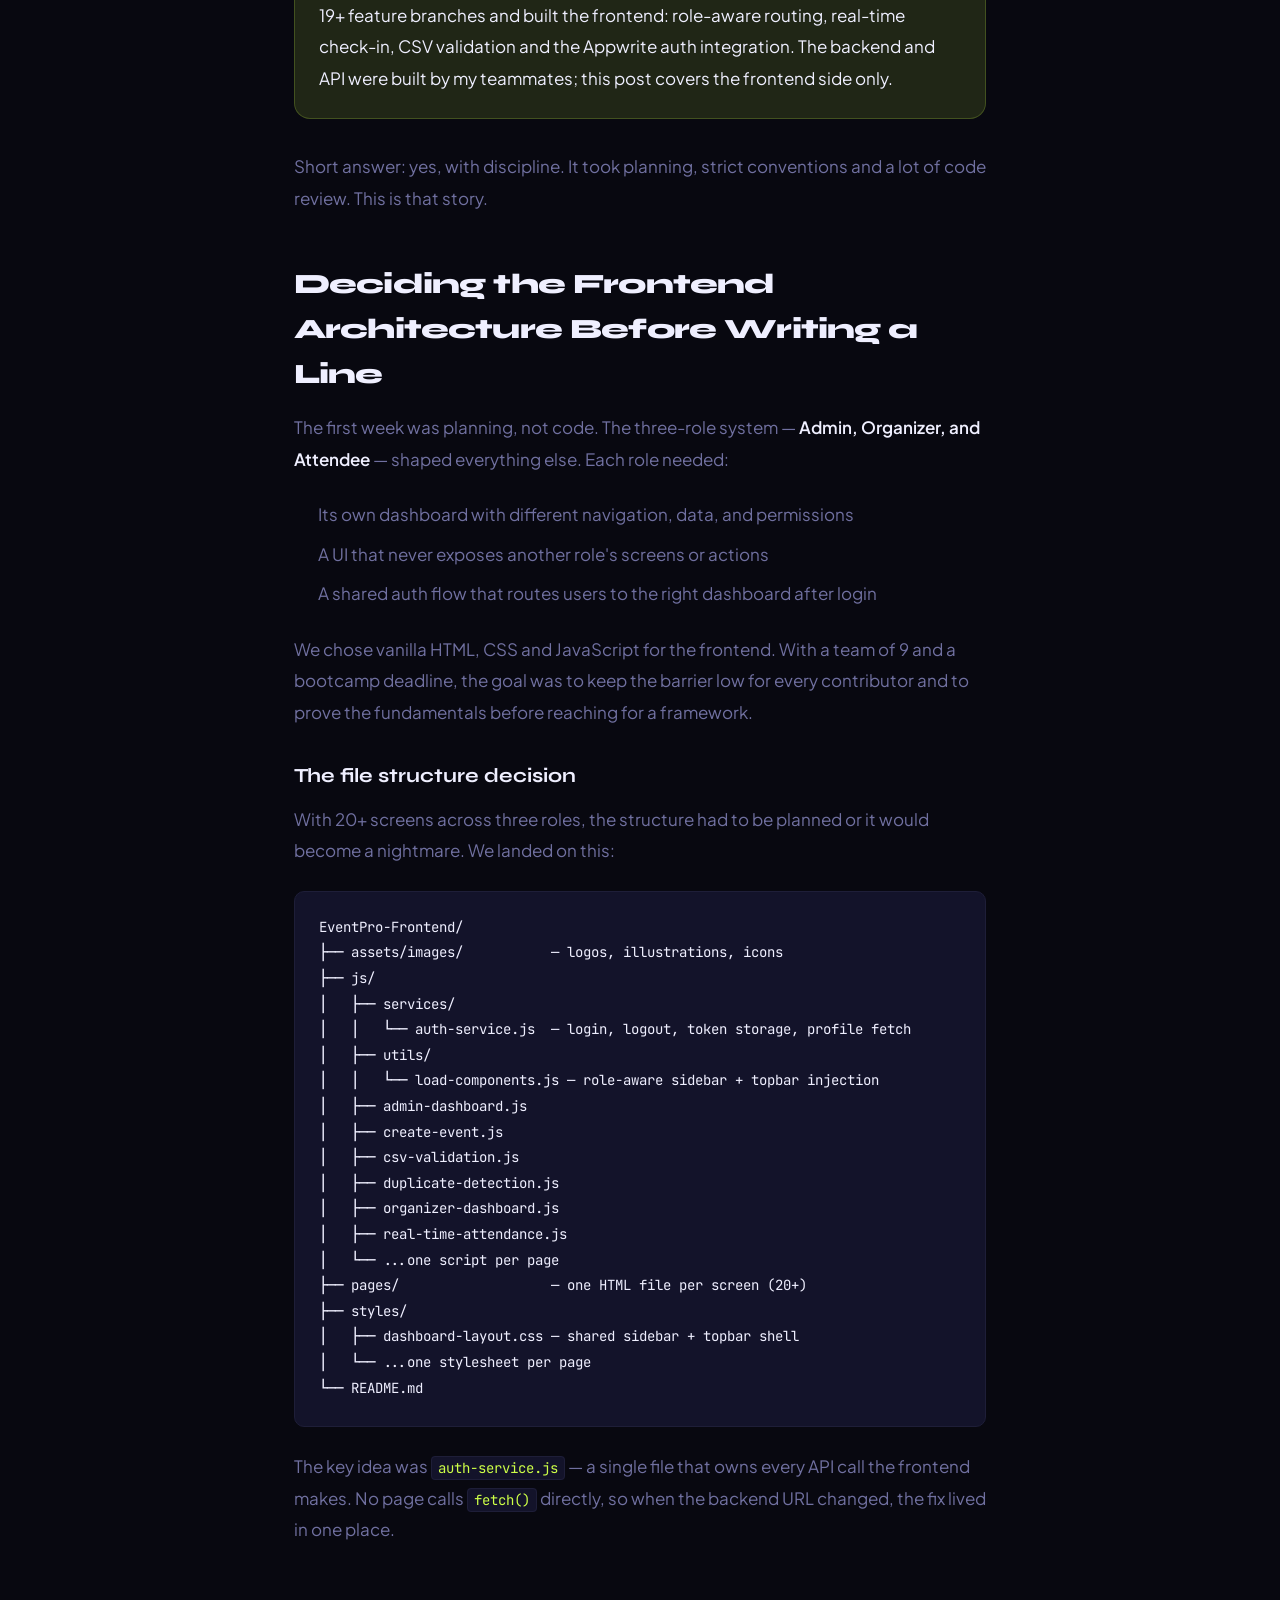
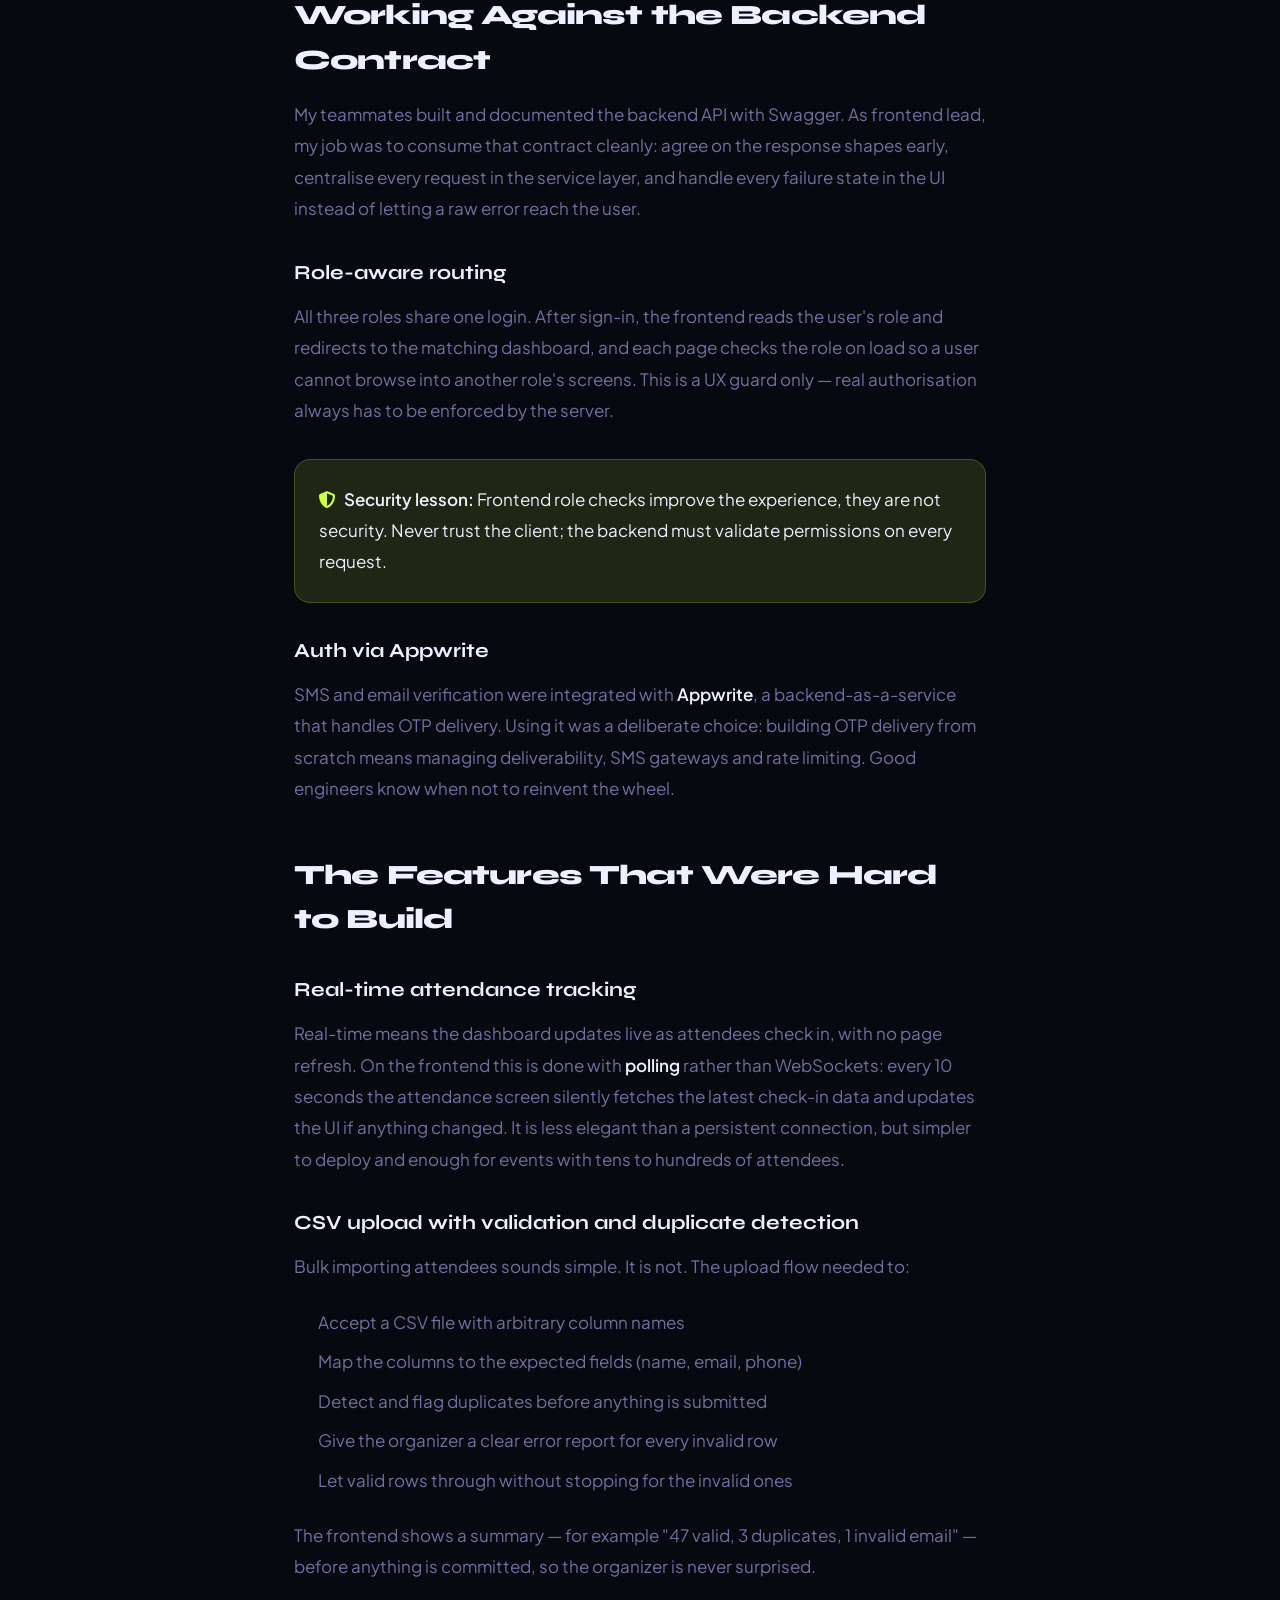
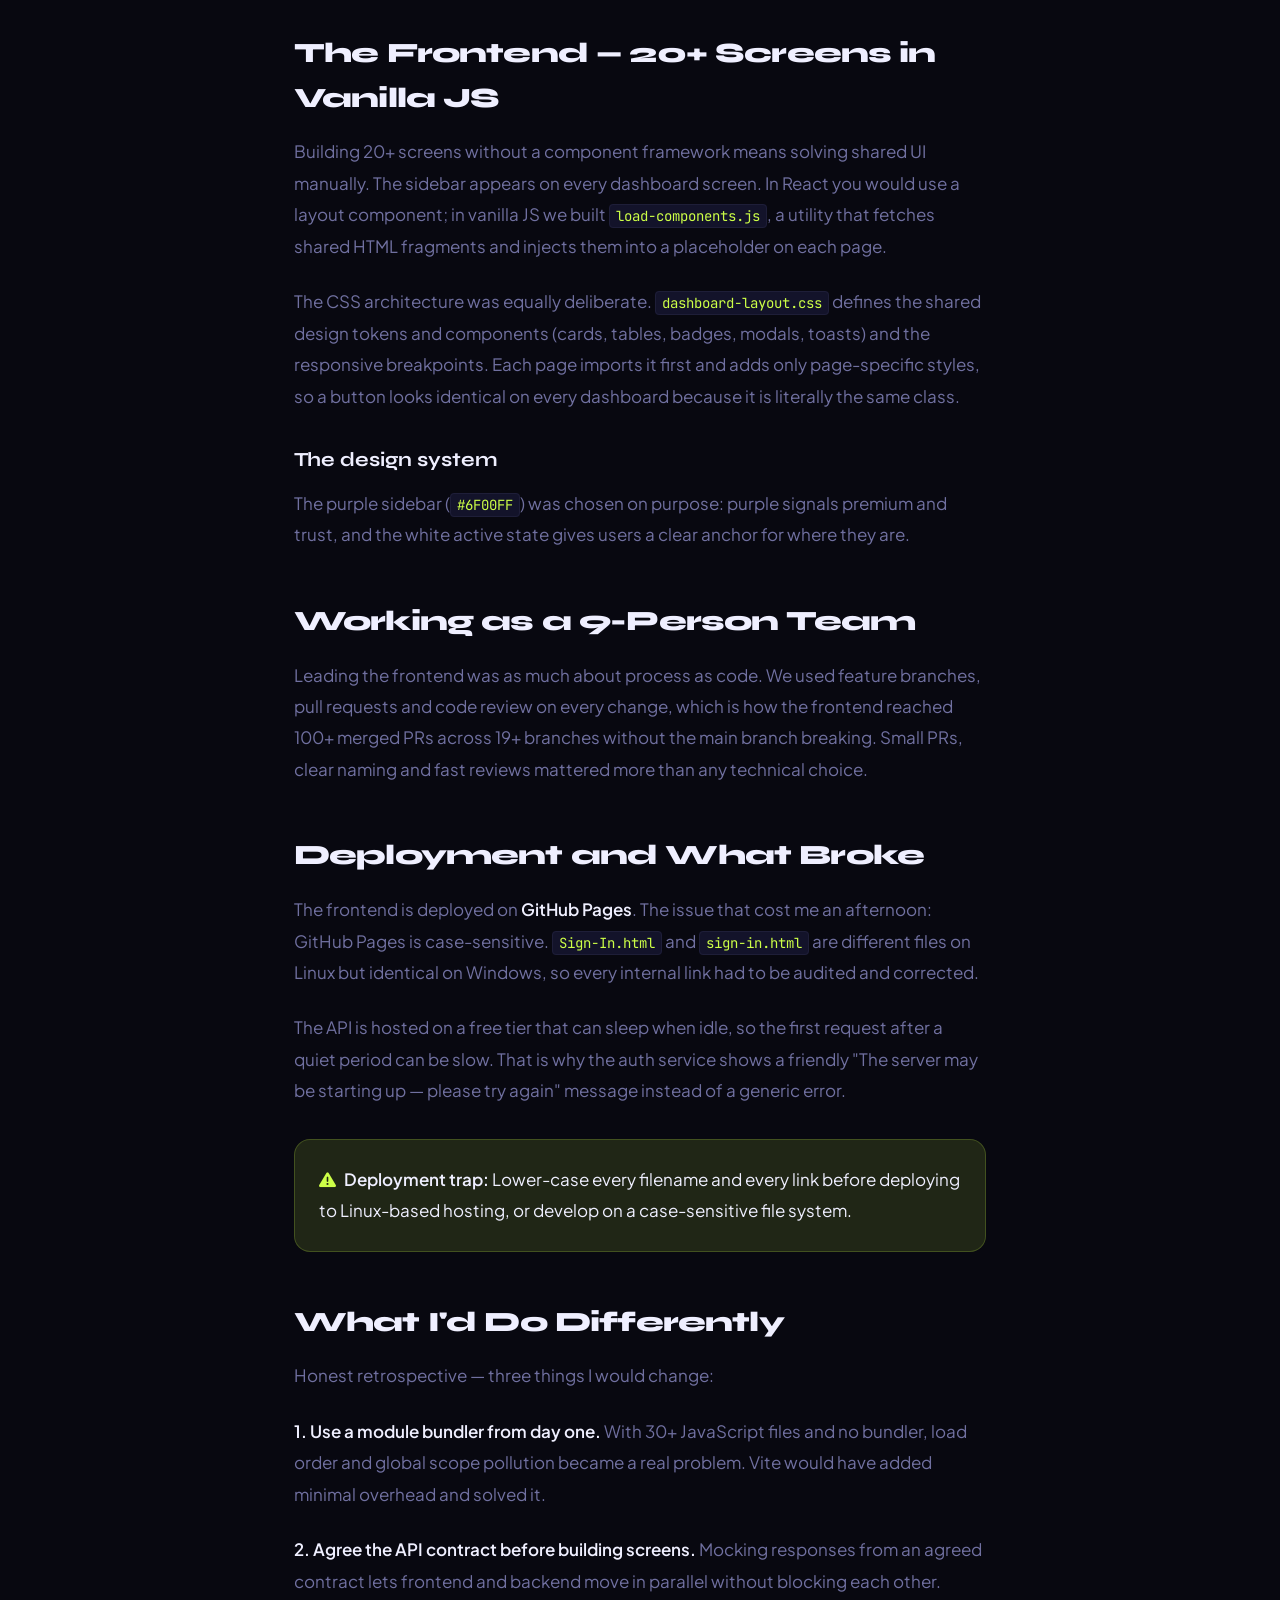
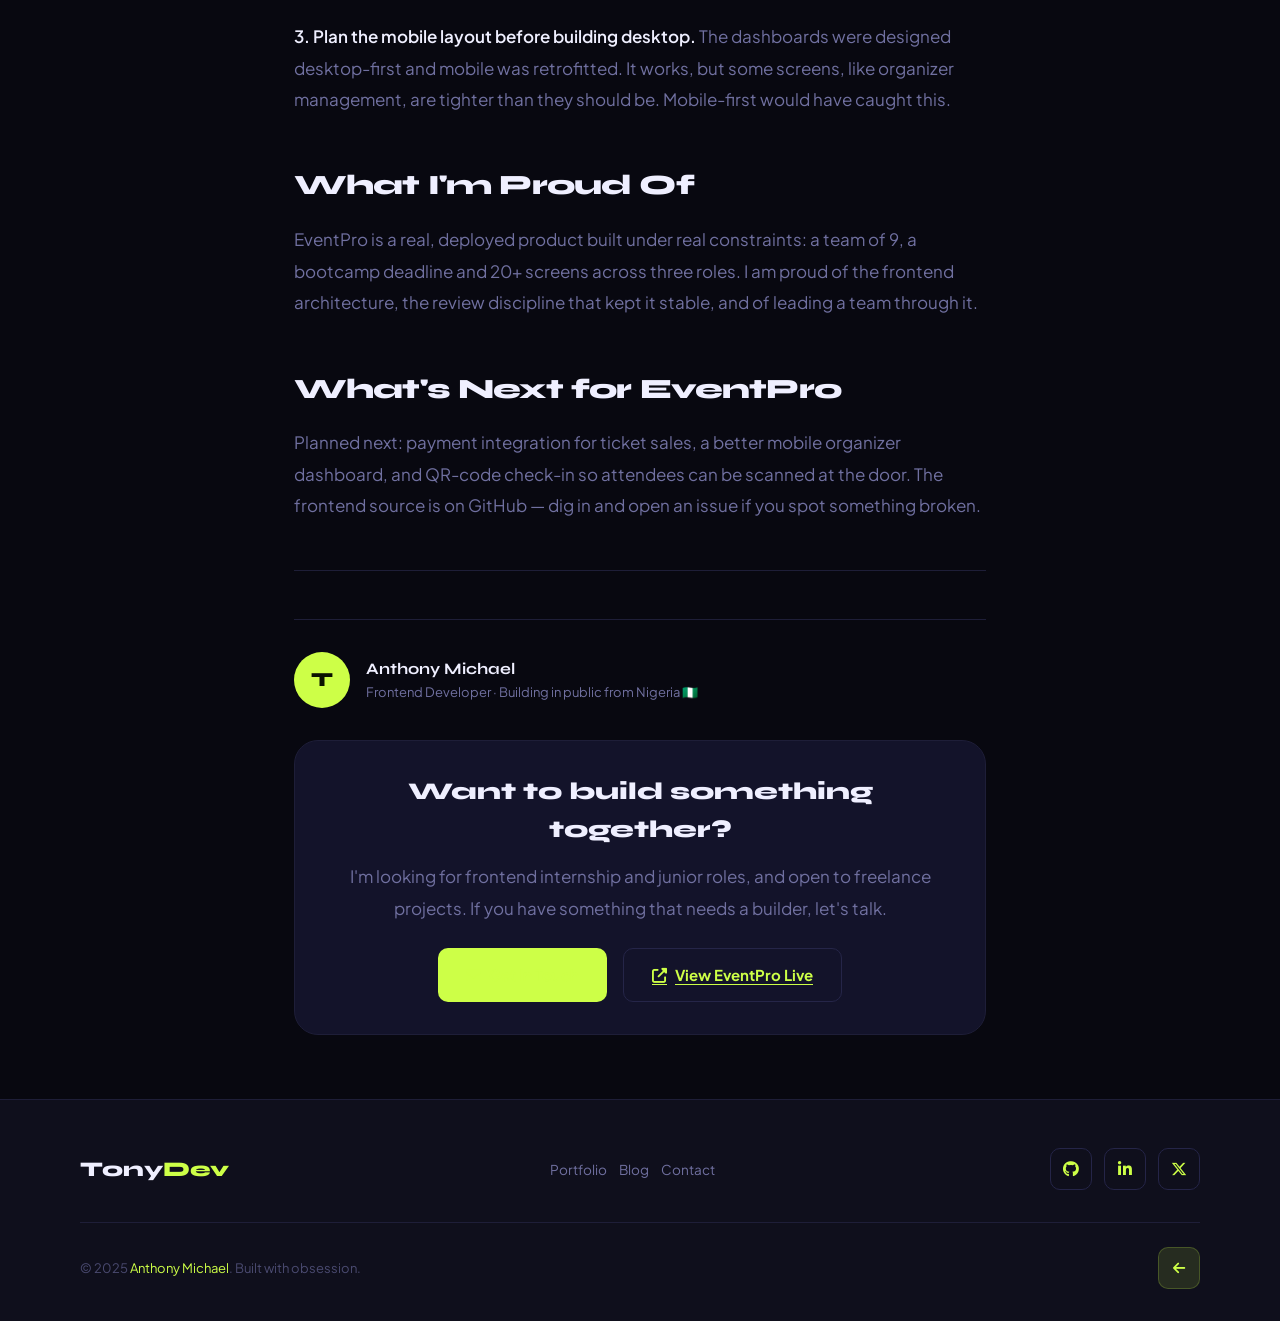
==== commit e011c91d: "P1: frontend EventPro case study, CV download, a11y, README" ====
--- a/blog-eventpro.html
+++ b/blog-eventpro.html
@@ -5,9 +5,9 @@
     <meta name="viewport" content="width=device-width, initial-scale=1.0" />
     <meta
       name="description"
-      content="How Anthony Michael built EventPro — a full-stack SaaS event management platform with multi-role auth, real-time attendance, and a Node.js PostgreSQL backend."
+      content="How Anthony Michael led the frontend of EventPro — a multi-role event management platform built by a 9-person bootcamp team: role-aware routing, real-time check-in, CSV validation and Appwrite auth."
     />
-    <title>How I Built EventPro — TonyDev Blog</title>
+    <title>Leading the EventPro Frontend — TonyDev Blog</title>
     <link rel="preconnect" href="https://fonts.googleapis.com" />
     <link
       href="https://fonts.googleapis.com/css2?family=Syne:wght@400;500;600;700;800&family=Plus+Jakarta+Sans:wght@300;400;500;600;700&family=JetBrains+Mono:wght@400;500&display=swap"
@@ -89,13 +89,13 @@
           >
         </div>
         <h1 class="post-title">
-          How I Built EventPro: A Full-Stack SaaS Event Management Platform From
-          Scratch
+          Leading the EventPro Frontend: A Multi-Role Event Platform Built by a
+          9-Person Team
         </h1>
         <p class="post-subtitle">
-          From a blank editor to a live multi-role SaaS platform with real-time
-          attendance, CSV uploads, JWT auth, and a PostgreSQL backend — the full
-          story.
+          How I led the frontend of a three-role event platform: 100+ merged
+          PRs, role-aware routing, real-time check-in and CSV validation — and
+          what I would do differently.
         </p>
       </div>
     </section>
@@ -125,7 +125,7 @@
       </p>
 
       <p>
-        EventPro was built to solve exactly this problems. The goal was a single
+        EventPro was built by our TechCrush Bootcamp 2026 team to solve exactly these problems. The goal was a single
         platform where an admin could manage organizers, organizers could manage
         their events, and attendees could register for events seemlessly, get confirmed, and check in with ease without long standing,
         — all without a single WhatsApp message or printed list.
@@ -134,185 +134,124 @@
       <div class="post-callout">
         <p>
           <i class="fas fa-lightbulb"></i
-          ><strong>The core question:</strong> Can a self-taught developer with
-          no team build a production-grade, multi-role SaaS platform entirely in
-          vanilla JavaScript and Node.js?
+          ><strong>The core question:</strong> Can a bootcamp team ship a
+          multi-role platform with a frontend built entirely in vanilla
+          JavaScript, without it turning into spaghetti?
         </p>
       </div>
 
-      <p>
-        Spoiler: yes. But it took longer, broke more, and taught me more than
-        any course or tutorial ever has. This is that story.
-      </p>
-
-      <h2>Deciding the Architecture Before Writing a Line</h2>
-
-      <p>
-        The first week was entirely planning. No code. Just a lot of diagrams,
-        questions, and second-guessing.
-      </p>
-
-      <p>
-        The three-role system —
-        <strong>Admin, Organizer, and Attendee</strong> was the foundational
-        decision that shaped everything else. Each role needed:
+      <div class="post-callout">
+        <p>
+          <i class="fas fa-users"></i
+          ><strong>My role:</strong> Frontend Lead on a 9-person team. I led
+          100+ merged PRs across 19+ feature branches and built the frontend:
+          role-aware routing, real-time check-in, CSV validation and the
+          Appwrite auth integration. The backend and API were built by my
+          teammates; this post covers the frontend side only.
+        </p>
+      </div>
+
+      <p>
+        Short answer: yes, with discipline. It took planning, strict
+        conventions and a lot of code review. This is that story.
+      </p>
+
+      <h2>Deciding the Frontend Architecture Before Writing a Line</h2>
+
+      <p>
+        The first week was planning, not code. The three-role system —
+        <strong>Admin, Organizer, and Attendee</strong> — shaped everything
+        else. Each role needed:
       </p>
 
       <ul>
         <li>
-          Its own separate dashboard with different navigation, data, and
-          permissions
+          Its own dashboard with different navigation, data, and permissions
         </li>
+        <li>A UI that never exposes another role's screens or actions</li>
         <li>
-          Role-based API access — an organizer should never touch admin data
-        </li>
-        <li>
-          A shared auth system that routes users to the right dashboard after
+          A shared auth flow that routes users to the right dashboard after
           login
         </li>
       </ul>
 
       <p>
-        I debated using a framework. React would have made the component reuse
-        cleaner. Next.js would have given me routing for free. I chose neither.
-        The reason was deliberate: I wanted to prove to myself and to anyone
-        looking at my portfolio, that I could build something production-grade
-        without leaning on a framework as a crutch. Vanilla HTML, CSS, and
-        JavaScript for the frontend. Node.js and Express for the backend.
-        PostgreSQL for the database.
+        We chose vanilla HTML, CSS and JavaScript for the frontend. With a team
+        of 9 and a bootcamp deadline, the goal was to keep the barrier low for
+        every contributor and to prove the fundamentals before reaching for a
+        framework.
       </p>
 
       <h3>The file structure decision</h3>
 
       <p>
-        With 20+ screens across three roles, the file structure had to be
-        planned carefully or it would become a nightmare. I landed on this:
-      </p>
-
-      <pre><code>EventPro/
-EventPro-Frontend/
-├── assets/
-│   └── images/              — logos, illustrations, icons
+        With 20+ screens across three roles, the structure had to be planned or
+        it would become a nightmare. We landed on this:
+      </p>
+
+      <pre><code>EventPro-Frontend/
+├── assets/images/           — logos, illustrations, icons
 ├── js/
 │   ├── services/
 │   │   └── auth-service.js  — login, logout, token storage, profile fetch
 │   ├── utils/
 │   │   └── load-components.js — role-aware sidebar + topbar injection
 │   ├── admin-dashboard.js
-│   ├── admin-events.js
-│   ├── admin-login.js
-│   ├── admin-report.js
-│   ├── attendees.js
 │   ├── create-event.js
 │   ├── csv-validation.js
 │   ├── duplicate-detection.js
-│   ├── forgot-password.js
 │   ├── organizer-dashboard.js
-│   ├── organizer-events.js
-│   ├── organizer-management.js
-│   ├── organizer-report.js
 │   ├── real-time-attendance.js
-│   ├── role-selection.js
-│   ├── settings.js
-│   ├── sign-in.js
-│   ├── signup.js
-│   ├── ticket-details.js
-│   └── upload.js
-├── pages/
-│   ├── admin-dashboard.html
-│   ├── admin-events.html
-│   ├── admin-login.html        — private URL, not linked publicly
-│   ├── admin-report.html
-│   ├── attendees.html
-│   ├── auth-reset-password.html
-│   ├── create-event.html
-│   ├── csv-validation.html
-│   ├── duplicate-detection.html
-│   ├── forget-password.html
-│   ├── organizer-accounts.html
-│   ├── organizer-dashboard.html
-│   ├── organizer-events.html
-│   ├── organizer-management.html
-│   ├── organizer-reports.html
-│   ├── real-time-attendance.html
-│   ├── role-selection.html
-│   ├── settings.html
-│   ├── sign-in.html
-│   ├── signup.html
-│   ├── sms-verification.html
-│   ├── ticket-details.html
-│   └── upload.html
+│   └── ...one script per page
+├── pages/                   — one HTML file per screen (20+)
 ├── styles/
-│   ├── dashboard-layout.css   — shared sidebar + topbar shell
-│   ├── admin-events.css
-│   ├── attendees.css
-│   ├── csv-validation.css
-│   ├── organizer-events.css
-│   ├── real-time-attendance.css
-│   ├── settings.css
-│   ├── sign-in.css
-│   ├── signup.css
-│   ├── upload.css
-│   └── ...
-└── README.md
-      <p>
-        The key insight was <code>auth-service.js</code> — a single file that
-        owns every API call in the entire frontend. No page ever calls
-        <code>fetch()</code> directly. This meant when the backend URL changed
-        (it did, twice), I updated one file.
-      </p>
-
-      <h2>Building the Backend First</h2>
-
-      <p>
-        This was the decision I'm most proud of. Most frontend developers build
-        the UI first and bolt on the backend later. I did the opposite. The
-        backend was entirely built and tested in Postman before a single
-        dashboard HTML file existed.
-      </p>
-
-      <p>
-        The backend runs on <strong>Node.js + Express</strong>, hosted on
-        Render's free tier, with a <strong>PostgreSQL</strong> database. The API
-        has Swagger documentation — not because I had to, but because I'd seen
-        enough professional APIs to know that undocumented endpoints are a
-        collaboration nightmare.
-      </p>
-
-      <h3>The auth system</h3>
-
-      <p>
-        All three roles — Admin, Organizer, Attendee — share the same login
-        endpoint. The backend returns a JWT that contains the user's role. The
-        frontend reads that role and redirects accordingly. Simple in principle.
-        Surprisingly easy to get wrong in practice.
-      </p>
-
-      <p>
-        The first version had a bug where an organizer could modify the role in
-        their JWT and gain admin access. The fix was server-side role validation
-        on every protected route — never trusting what the client sends.
+│   ├── dashboard-layout.css — shared sidebar + topbar shell
+│   └── ...one stylesheet per page
+└── README.md</code></pre>
+
+      <p>
+        The key idea was <code>auth-service.js</code> — a single file that owns
+        every API call the frontend makes. No page calls <code>fetch()</code>
+        directly, so when the backend URL changed, the fix lived in one place.
+      </p>
+
+      <h2>Working Against the Backend Contract</h2>
+
+      <p>
+        My teammates built and documented the backend API with Swagger. As
+        frontend lead, my job was to consume that contract cleanly: agree on the
+        response shapes early, centralise every request in the service layer,
+        and handle every failure state in the UI instead of letting a raw error
+        reach the user.
+      </p>
+
+      <h3>Role-aware routing</h3>
+
+      <p>
+        All three roles share one login. After sign-in, the frontend reads the
+        user's role and redirects to the matching dashboard, and each page
+        checks the role on load so a user cannot browse into another role's
+        screens. This is a UX guard only — real authorisation always has to be
+        enforced by the server.
       </p>
 
       <div class="post-callout">
         <p>
           <i class="fas fa-shield-alt"></i
-          ><strong>Security lesson:</strong> Never trust the client. Always
-          validate role and permissions server-side on every single API call,
-          not just on login.
+          ><strong>Security lesson:</strong> Frontend role checks improve the
+          experience, they are not security. Never trust the client; the backend
+          must validate permissions on every request.
         </p>
       </div>
 
-      <h3>Social login via Appwrite</h3>
-
-      <p>
-        SMS and email verification were integrated through
-        <strong>Appwrite</strong> — a backend-as-a-service that handles OTP
-        delivery reliably. This was a deliberate choice over building a custom
-        verification system. Building OTP delivery from scratch means managing
-        email deliverability, SMS gateway integrations, and rate limiting.
-        Appwrite handles all of that. Good engineers know when not to reinvent
-        the wheel.
+      <h3>Auth via Appwrite</h3>
+
+      <p>
+        SMS and email verification were integrated with
+        <strong>Appwrite</strong>, a backend-as-a-service that handles OTP
+        delivery. Using it was a deliberate choice: building OTP delivery from
+        scratch means managing deliverability, SMS gateways and rate limiting.
+        Good engineers know when not to reinvent the wheel.
       </p>
 
       <h2>The Features That Were Hard to Build</h2>
@@ -320,180 +259,139 @@
       <h3>Real-time attendance tracking</h3>
 
       <p>
-        This was the feature I was most nervous about. Real-time means the
-        dashboard updates live as attendees check in — no page refresh required.
-      </p>
-
-      <p>
-        The implementation uses <strong>polling</strong> rather than WebSockets.
-        Every 10 seconds, the attendance dashboard silently fetches the latest
-        check-in data and updates the UI if anything changed. It's not as
-        elegant as a persistent WebSocket connection, but it's significantly
-        simpler to deploy on a free-tier server and handles the scale of events
-        this platform targets (tens to hundreds of attendees, not thousands).
-      </p>
-
-      <p>
-        The result: organizers see a live counter and attendee list that updates
-        in near-real-time without ever touching a refresh button.
-      </p>
-
-      <h3>CSV upload with duplicate detection</h3>
-
-      <p>
-        Bulk importing attendees sounds simple. It isn't. The requirements were:
+        Real-time means the dashboard updates live as attendees check in, with
+        no page refresh. On the frontend this is done with
+        <strong>polling</strong> rather than WebSockets: every 10 seconds the
+        attendance screen silently fetches the latest check-in data and updates
+        the UI if anything changed. It is less elegant than a persistent
+        connection, but simpler to deploy and enough for events with tens to
+        hundreds of attendees.
+      </p>
+
+      <h3>CSV upload with validation and duplicate detection</h3>
+
+      <p>
+        Bulk importing attendees sounds simple. It is not. The upload flow
+        needed to:
       </p>
 
       <ul>
         <li>Accept a CSV file with arbitrary column names</li>
         <li>Map the columns to the expected fields (name, email, phone)</li>
-        <li>Detect and flag duplicates before they hit the database</li>
+        <li>Detect and flag duplicates before anything is submitted</li>
         <li>Give the organizer a clear error report for every invalid row</li>
-        <li>Import valid rows without stopping for the invalid ones</li>
+        <li>Let valid rows through without stopping for the invalid ones</li>
       </ul>
 
       <p>
-        The duplicate detection runs at two levels: within the uploaded file
-        itself (someone adding the same email twice in the spreadsheet) and
-        against existing attendees in the database for that event. The frontend
-        shows a summary "47 imported successfully, 3 duplicates skipped, 1
-        invalid email format"  before anything is committed.
-      </p>
-
-      <h3>The deactivation modal</h3>
-
-      <p>
-        A small feature that took disproportionate thought: when an admin
-        deactivates an organizer, what happens to their active events? The
-        decision was to cascade — events remain published and accessible to
-        attendees, but the organizer loses dashboard access until reactivated.
-        The data doesn't disappear. This matters because real events have real
-        attendees who bought tickets or made plans.
+        The frontend shows a summary — for example "47 valid, 3 duplicates, 1
+        invalid email" — before anything is committed, so the organizer is never
+        surprised.
       </p>
 
       <h2>The Frontend — 20+ Screens in Vanilla JS</h2>
 
       <p>
-        Building 20+ screens without a component framework means solving the
-        shared UI problem manually. The navigation sidebar appears on every
-        dashboard screen. In React, you'd use a layout component. In vanilla JS,
-        I built
-        <code>load-components.js</code> — a utility that fetches shared HTML
-        fragments and injects them into a designated placeholder on each page.
+        Building 20+ screens without a component framework means solving shared
+        UI manually. The sidebar appears on every dashboard screen. In React you
+        would use a layout component; in vanilla JS we built
+        <code>load-components.js</code>, a utility that fetches shared HTML
+        fragments and injects them into a placeholder on each page.
       </p>
 
       <p>
         The CSS architecture was equally deliberate.
-        <code>dashboard-layout.css</code>
-        defines every design token, shared component (cards, tables, badges,
-        modals, toasts), and responsive breakpoints. Each page imports it first,
-        then adds only its own page-specific styles. This means a button looks
-        identical on the admin dashboard and the organizer events page — because
-        they're literally the same CSS class.
+        <code>dashboard-layout.css</code> defines the shared design tokens and
+        components (cards, tables, badges, modals, toasts) and the responsive
+        breakpoints. Each page imports it first and adds only page-specific
+        styles, so a button looks identical on every dashboard because it is
+        literally the same class.
       </p>
 
       <h3>The design system</h3>
 
       <p>
-        The purple sidebar (<code>#6F00FF</code>) was chosen intentionally.
-        Purple signals premium, authority, and trust — the qualities an admin
-        dashboard should convey. The white active state on the sidebar link
-        creates a strong visual anchor that tells users exactly where they are
-        at all times.
+        The purple sidebar (<code>#6F00FF</code>) was chosen on purpose: purple
+        signals premium and trust, and the white active state gives users a
+        clear anchor for where they are.
+      </p>
+
+      <h2>Working as a 9-Person Team</h2>
+
+      <p>
+        Leading the frontend was as much about process as code. We used feature
+        branches, pull requests and code review on every change, which is how
+        the frontend reached 100+ merged PRs across 19+ branches without the
+        main branch breaking. Small PRs, clear naming and fast reviews mattered
+        more than any technical choice.
       </p>
 
       <h2>Deployment and What Broke</h2>
 
       <p>
-        The backend is deployed on <strong>Render's free tier</strong>. This
-        comes with one significant caveat: the server spins down after 15
-        minutes of inactivity. The first request after sleep takes 30–60
-        seconds. This is why the auth service has a built-in timeout message 
-        "The server may be starting up — please try again" — rather than a
-        generic error.
-      </p>
-
-      <p>
-        The frontend is deployed on <strong>GitHub Pages</strong> with a custom
-        landing page added later. The deployment issue that cost me an
-        afternoon: GitHub Pages is case-sensitive. <code>Sign-In.html</code> and
-        <code>sign-in.html</code> are different files on Linux but identical on
-        Windows. Every internal link had to be audited and corrected.
+        The frontend is deployed on <strong>GitHub Pages</strong>. The issue
+        that cost me an afternoon: GitHub Pages is case-sensitive.
+        <code>Sign-In.html</code> and <code>sign-in.html</code> are different
+        files on Linux but identical on Windows, so every internal link had to
+        be audited and corrected.
+      </p>
+
+      <p>
+        The API is hosted on a free tier that can sleep when idle, so the first
+        request after a quiet period can be slow. That is why the auth service
+        shows a friendly "The server may be starting up — please try again"
+        message instead of a generic error.
       </p>
 
       <div class="post-callout">
         <p>
           <i class="fas fa-exclamation-triangle"></i
-          ><strong>Deployment trap:</strong> Always develop on a case-sensitive
-          file system or explicitly lower-case every filename and every link
-          before deploying to Linux-based hosting.
+          ><strong>Deployment trap:</strong> Lower-case every filename and every
+          link before deploying to Linux-based hosting, or develop on a
+          case-sensitive file system.
         </p>
       </div>
 
       <h2>What I'd Do Differently</h2>
 
-      <p>Honest retrospective — three things I'd change if I started today:</p>
+      <p>Honest retrospective — three things I would change:</p>
 
       <p>
         <strong>1. Use a module bundler from day one.</strong> With 30+
-        JavaScript files and no bundler, managing load order and avoiding global
-        scope pollution became a real problem by the end. Vite would have added
-        minimal overhead and solved this completely.
-      </p>
-
-      <p>
-        <strong>2. Write the database schema before the API.</strong> I wrote
-        the Express routes first and designed the PostgreSQL schema to fit them.
-        That's backwards. The data model should drive the API design, not the
-        other way around. I refactored two tables mid-build because of this.
+        JavaScript files and no bundler, load order and global scope pollution
+        became a real problem. Vite would have added minimal overhead and solved
+        it.
+      </p>
+
+      <p>
+        <strong>2. Agree the API contract before building screens.</strong>
+        Mocking responses from an agreed contract lets frontend and backend
+        move in parallel without blocking each other.
       </p>
 
       <p>
         <strong>3. Plan the mobile layout before building desktop.</strong> The
-        dashboard was designed desktop-first and mobile was retrofitted. It
-        works, but the mobile experience on the organizer management screen is
-        noticeably tighter than it should be. Mobile-first from the start would
-        have caught this.
+        dashboards were designed desktop-first and mobile was retrofitted. It
+        works, but some screens, like organizer management, are tighter than
+        they should be. Mobile-first would have caught this.
       </p>
 
       <h2>What I'm Proud Of</h2>
 
       <p>
-        Despite those lessons, EventPro is the project I'm most proud of in my
-        portfolio. Not because it's perfect — it isn't — but because it's real.
-        Real users have logged in. Real events have been created. Real check-ins
-        have happened.
-      </p>
-
-      <p>
-        The admin dashboard currently shows 17 published events and 83
-        registered users. Those aren't placeholder numbers. Those are actual
-        people who used something I built from nothing.
-      </p>
-
-      <p>
-        For a self-taught developer who started with HTML, building a platform
-        with multi-role JWT authentication, real-time data, CSV processing, and
-        a live PostgreSQL backend — that's the proof of concept I needed to
-        prove to myself that I can build anything.
+        EventPro is a real, deployed product built under real constraints: a
+        team of 9, a bootcamp deadline and 20+ screens across three roles. I am
+        proud of the frontend architecture, the review discipline that kept it
+        stable, and of leading a team through it.
       </p>
 
       <h2>What's Next for EventPro</h2>
 
       <p>
-        The immediate roadmap has three priorities: payment integration for
-        ticket sales, a mobile-responsive organizer dashboard, and moving off
-        Render's free tier to eliminate the cold start delay. Beyond that, QR
-        code check-in generation is planned — instead of manual entry, attendees
-        get a unique QR code in their confirmation email that the organizer
-        scans at the door.
-      </p>
-
-      <p>
-        The codebase is open source. If you're a developer learning Node.js or
-        building your own SaaS, the source is on GitHub and the Swagger docs are
-        live — dig in, borrow what's useful, and open an issue if you spot
-        something broken.
+        Planned next: payment integration for ticket sales, a better mobile
+        organizer dashboard, and QR-code check-in so attendees can be scanned at
+        the door. The frontend source is on GitHub — dig in and open an issue if
+        you spot something broken.
       </p>
 
       <hr class="post-divider" />
@@ -512,8 +410,9 @@
         <div class="post-cta-box">
           <h3>Want to build something together?</h3>
           <p>
-            I'm available for freelance projects, contract work, and full-time
-            roles. If you have an idea that needs a builder, let's talk.
+            I'm looking for frontend internship and junior roles, and open to
+            freelance projects. If you have something that needs a builder,
+            let's talk.
           </p>
           <div class="cta-buttons-group"
           >
